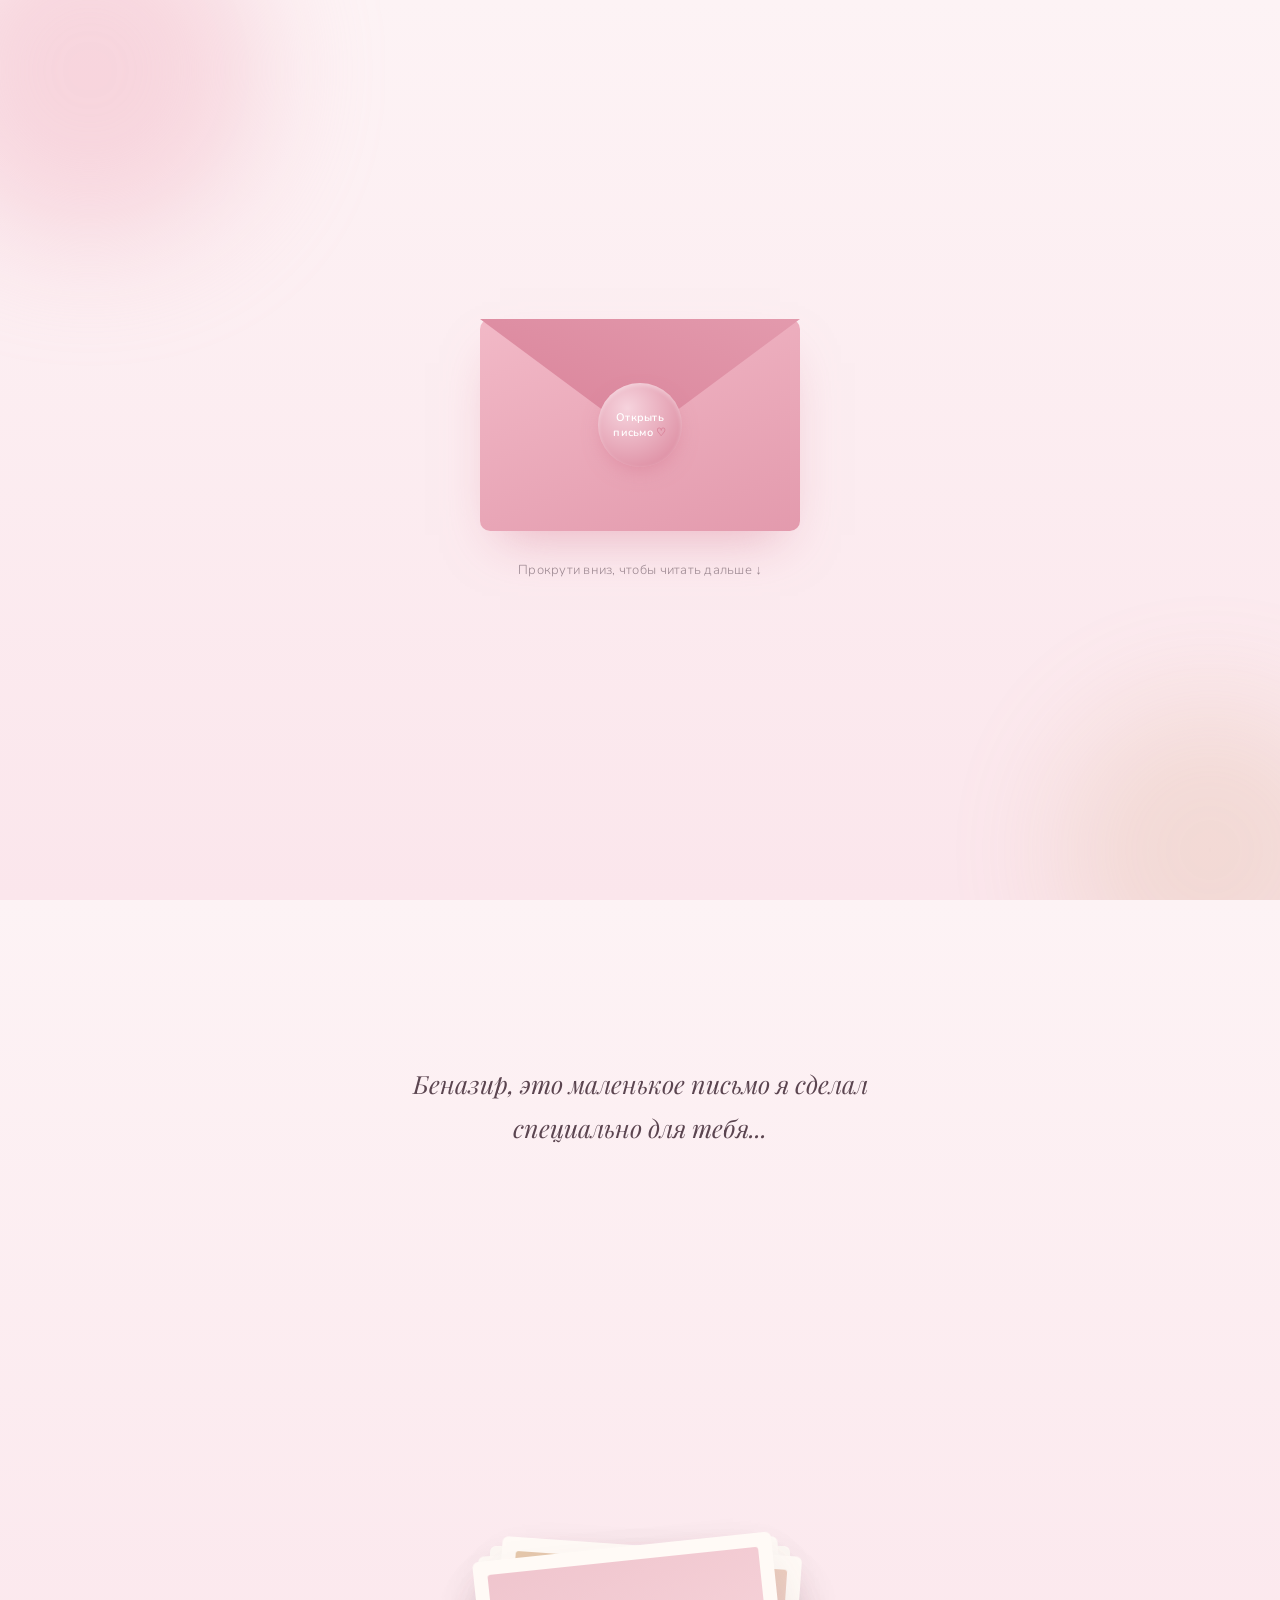
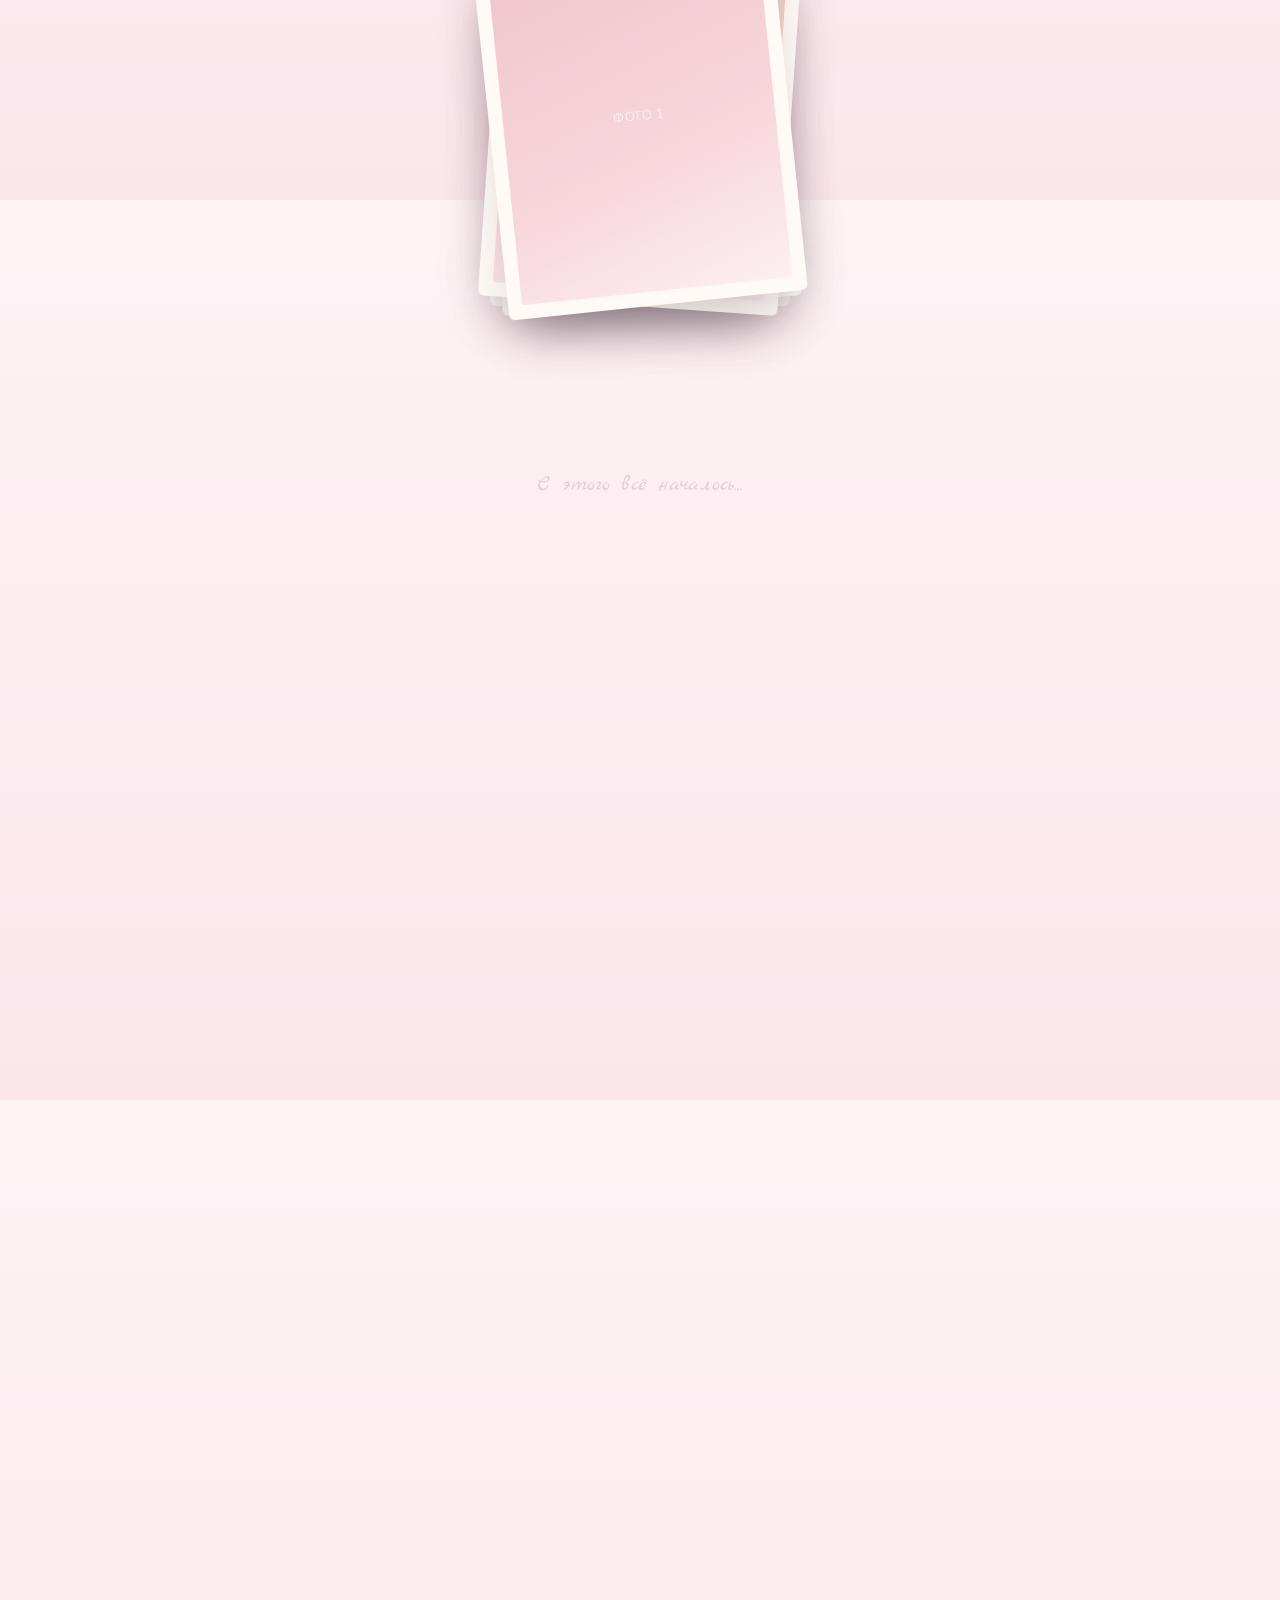
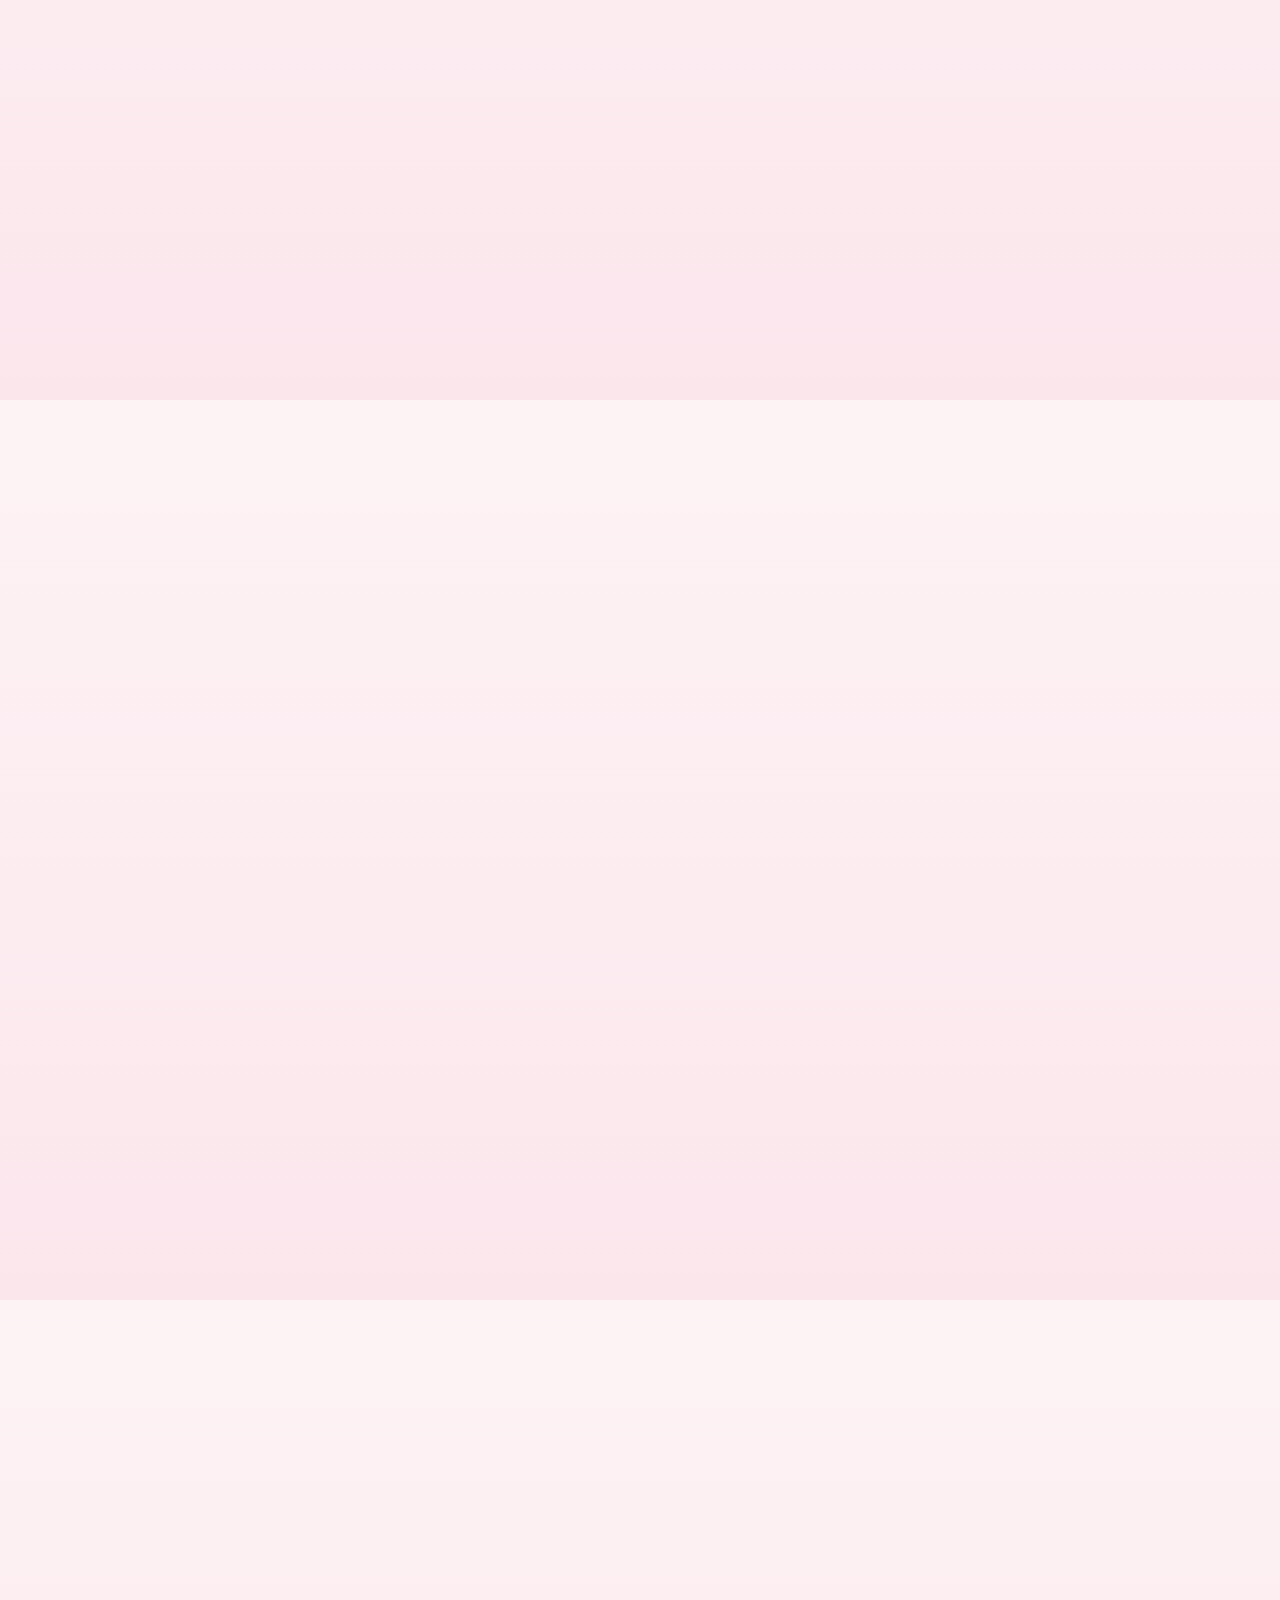
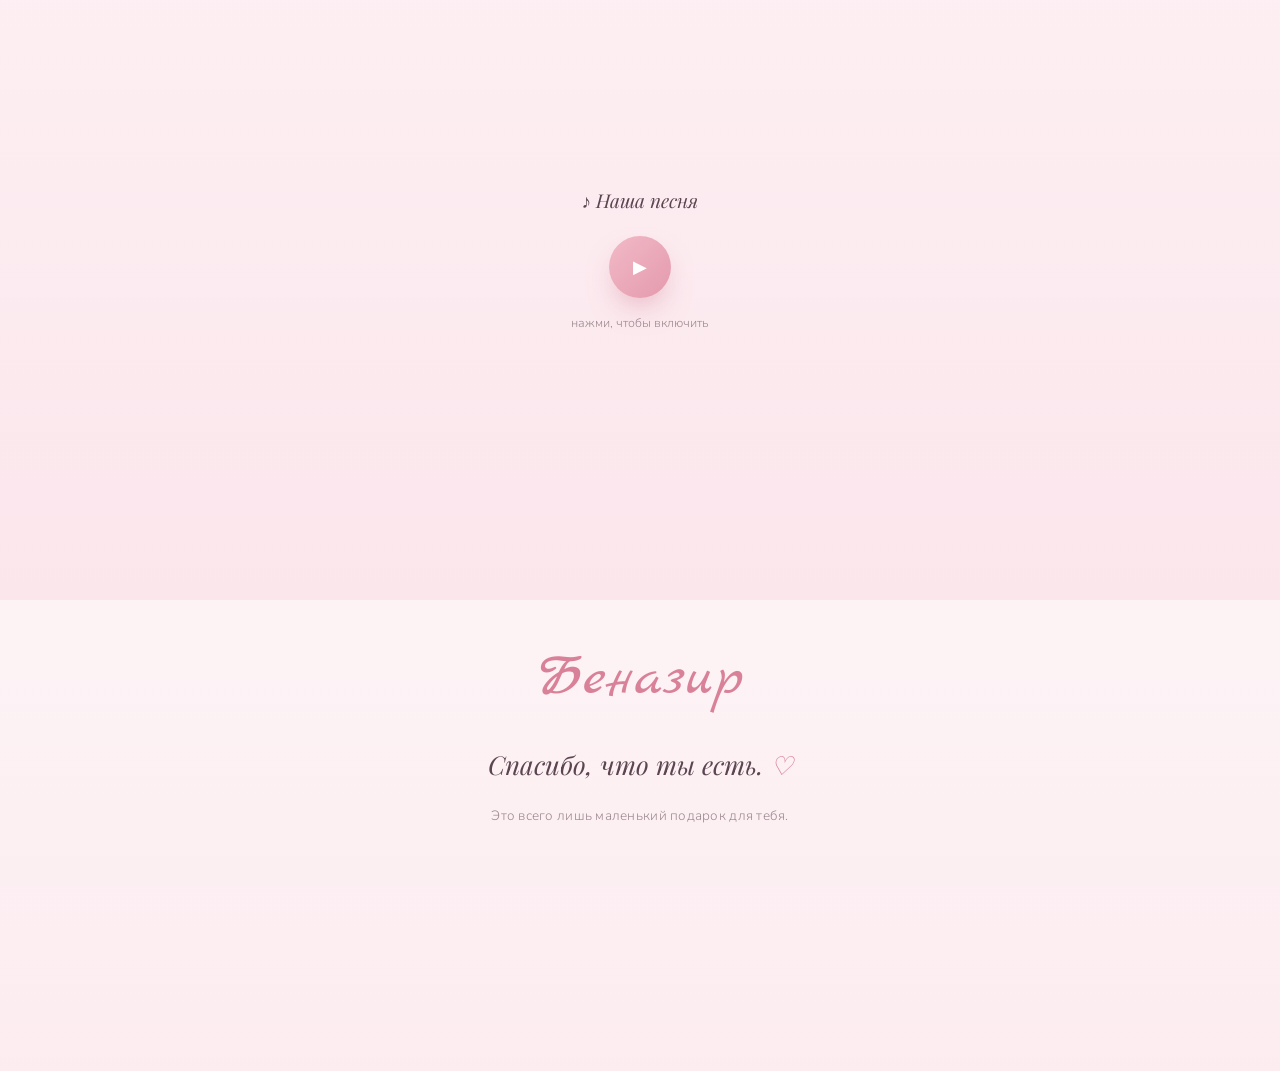
==== index.html @ 16919e4b "Add files via upload" ====
<!DOCTYPE html>
<html lang="ru">
<head>
<meta charset="UTF-8">
<meta name="viewport" content="width=device-width, initial-scale=1.0, maximum-scale=1.0">
<title>Для Беназир ♡</title>
<link rel="preconnect" href="https://fonts.googleapis.com">
<link rel="preconnect" href="https://fonts.gstatic.com" crossorigin>
<link href="https://fonts.googleapis.com/css2?family=Playfair+Display:ital,wght@0,500;0,600;1,500&family=Marck+Script&family=Nunito:wght@300;400;600&display=swap" rel="stylesheet">
<link rel="stylesheet" href="style.css">
</head>
<body class="locked">

  <div class="ambient" aria-hidden="true"><span></span><span></span></div>

  <!-- ============ SCREEN 1: ENVELOPE ============ -->
  <section id="envelope-screen">
    <div class="envelope-wrap">

      <div class="envelope" id="envelope">
        <div class="env-letter" id="envLetter">
          <p class="env-letter-heading">Для Беназир <span class="heart">♡</span></p>
        </div>
        <div class="env-pocket"></div>
        <div class="env-flap-top" id="envFlapTop"></div>
        <button class="env-seal" id="openLetterBtn" aria-label="Открыть письмо">
          Открыть<br>письмо <span class="heart">♡</span>
        </button>
      </div>

      <p class="hint" id="scrollHint">Прокрути вниз, чтобы читать дальше ↓</p>
    </div>
  </section>

  <!-- ============ NAME MODAL ============ -->
  <div class="modal-overlay" id="nameModal">
    <div class="modal-box">
      <p class="modal-title">Для кого это письмо?</p>
      <input type="text" id="nameInput" placeholder="Введите своё имя..." autocomplete="off">
      <button id="submitName">Открыть <span class="heart">💌</span></button>
      <p class="modal-error" id="modalError">Кажется, это письмо не для тебя... ♡</p>
    </div>
  </div>

  <!-- ============ MAIN LETTER CONTENT ============ -->
  <main id="mainContent">

    <section class="intro" data-reveal>
      <p>Беназир, это маленькое письмо я сделал специально для тебя...</p>
    </section>

    <!-- ============ PHOTO STACK STORY ============ -->
    <section class="photo-stack-wrapper" id="photoStackWrapper">
      <div class="photo-stack-sticky">

        <div class="photo-card" data-rot="-6" style="z-index:4;">
          <div class="photo ph-1">
            <span class="ph-label">Фото 1</span>
          </div>
        </div>

        <div class="photo-card" data-rot="4" style="z-index:3;">
          <div class="photo ph-2">
            <span class="ph-label">Фото 2</span>
          </div>
        </div>

        <div class="photo-card" data-rot="-4" style="z-index:2;">
          <div class="photo ph-3">
            <span class="ph-label">Фото 3</span>
          </div>
        </div>

        <div class="photo-card" data-rot="5" style="z-index:1;">
          <div class="photo ph-4">
            <span class="ph-label">Фото 4</span>
          </div>
        </div>

        <p class="caption" data-caption="0">С этого всё началось...</p>
        <p class="caption" data-caption="1">Один из моих любимых моментов.</p>
        <p class="caption" data-caption="2">Эту улыбку невозможно забыть.</p>
        <p class="caption" data-caption="3">И это только начало нашей истории.</p>

      </div>
    </section>

    <!-- ============ MUSIC BLOCK ============ -->
    <section class="music-block" data-reveal>
      <p class="music-label">♪ Наша песня</p>
      <button id="playPause" class="play-btn" aria-label="Воспроизвести">
        <span id="playIcon">▶</span>
      </button>
      <p class="music-hint">нажми, чтобы включить</p>
      <!-- Замените src на свой файл, например audio/our-song.mp3 -->
      <audio id="bgMusic" loop preload="none">
        <source src="audio/our-song.mp3" type="audio/mpeg">
      </audio>
    </section>

    <!-- ============ FINAL SCREEN ============ -->
    <section class="final-screen" data-reveal>
      <p class="final-name">Беназир</p>
      <p class="final-thanks">Спасибо, что ты есть. <span class="heart">♡</span></p>
      <p class="final-signature">Это всего лишь маленький подарок для тебя.</p>
    </section>

  </main>

<script src="script.js"></script>
</body>
</html>
---- style.css ----
/* =========================================================
   ROOT / TOKENS
   ========================================================= */
:root{
  --bg: #fdf3f5;
  --bg-deep: #fbe6ec;
  --pink: #f2b9c7;
  --pink-deep: #e39aad;
  --pink-darker: #d98198;
  --gold: #cf9f6e;
  --paper: #fffaf6;
  --text: #5b4550;
  --text-light: #9c8891;
  --white: #ffffff;

  --font-heading: 'Playfair Display', serif;
  --font-script: 'Marck Script', cursive;
  --font-body: 'Nunito', sans-serif;

  --ease: cubic-bezier(.22,1,.36,1);
}

*{ box-sizing: border-box; margin:0; padding:0; }

html{ scroll-behavior: smooth; }

body{
  background: linear-gradient(180deg, var(--bg), var(--bg-deep));
  color: var(--text);
  font-family: var(--font-body);
  font-weight: 300;
  line-height: 1.7;
  overflow-x: hidden;
  position: relative;
}

body.locked{ height:100vh; overflow:hidden; }

.heart{ color: var(--pink-darker); }

/* =========================================================
   AMBIENT BACKGROUND (very subtle)
   ========================================================= */
.ambient{ position: fixed; inset:0; z-index:0; pointer-events:none; overflow:hidden; }
.ambient span{
  position:absolute; border-radius:50%; filter: blur(60px); opacity:.5;
  animation: float 22s ease-in-out infinite;
}
.ambient span:nth-child(1){ width:340px; height:340px; background: var(--pink); top:-100px; left:-80px; }
.ambient span:nth-child(2){ width:300px; height:300px; background: var(--gold); opacity:.18; bottom:-100px; right:-80px; animation-duration: 28s; animation-delay: -8s; }
@keyframes float{
  0%,100%{ transform: translate(0,0); }
  50%{ transform: translate(3%, 4%); }
}

/* =========================================================
   SCREEN 1 — ENVELOPE
   ========================================================= */
#envelope-screen{
  position: relative;
  min-height: 100vh;
  display:flex; align-items:center; justify-content:center;
  z-index: 1;
  padding: 24px;
}
.envelope-wrap{ display:flex; flex-direction:column; align-items:center; gap: 28px; }

.envelope{
  position: relative;
  width: min(86vw, 320px);
  height: min(86vw * 0.66, 212px);
  perspective: 1000px;
  opacity: 0;
  transform: translateY(40px);
  animation: envelopeIn 1.4s var(--ease) forwards .3s;
}
@keyframes envelopeIn{ to{ opacity:1; transform: translateY(0); } }

.env-pocket{
  position:absolute; inset:0;
  background: linear-gradient(160deg, var(--pink), var(--pink-deep));
  border-radius: 10px;
  box-shadow: 0 24px 50px -20px rgba(217,129,152,0.55);
  z-index:1;
  overflow:hidden;
}
.env-pocket::before, .env-pocket::after{
  content:''; position:absolute; bottom:0; width:0; height:0;
}
.env-pocket::before{
  left:0; border-style:solid; border-width: 0 0 78% 50%;
  border-color: transparent transparent rgba(255,255,255,0.16) transparent;
}
.env-pocket::after{
  right:0; border-style:solid; border-width: 0 50% 78% 0;
  border-color: transparent transparent rgba(255,255,255,0.10) transparent;
}

.env-flap-top{
  position:absolute; top:0; left:0; width:100%; height:56%;
  background: linear-gradient(200deg, var(--pink-deep), var(--pink-darker));
  clip-path: polygon(0 0, 100% 0, 50% 100%);
  transform-origin: top center;
  transition: transform 1.1s var(--ease);
  z-index:3;
  box-shadow: 0 6px 14px rgba(0,0,0,0.08);
}

.env-letter{
  position:absolute;
  left: 8%; right: 8%; top: 10%;
  height: 84%;
  background: var(--paper);
  border-radius: 4px;
  box-shadow: 0 10px 30px rgba(0,0,0,0.12);
  display:flex; align-items:flex-start; justify-content:center; padding-top: 14%;
  z-index: 0;
  opacity: 0;
  transform: translateY(12%);
  transition: transform 1.5s var(--ease), opacity 1s ease, z-index 0s 1.5s;
}
.env-letter-heading{
  font-family: var(--font-script);
  font-size: clamp(20px, 4.4vw, 28px);
  color: var(--pink-darker);
  text-align:center;
  padding: 0 12px;
}

.env-seal{
  position:absolute;
  left:50%; top:50%;
  transform: translate(-50%,-50%);
  width: 84px; height:84px;
  border-radius:50%;
  background: radial-gradient(circle at 35% 30%, #f6d3dd, var(--pink-darker));
  border: none;
  color: #fff;
  font-family: var(--font-body);
  font-weight:600;
  font-size:11px;
  letter-spacing:.03em;
  cursor:pointer;
  z-index:4;
  box-shadow: 0 8px 20px -6px rgba(217,129,152,0.7), inset 0 2px 4px rgba(255,255,255,0.4);
  transition: transform .35s var(--ease), opacity .5s ease;
}
.env-seal:hover{ transform: translate(-50%,-50%) scale(1.06); }

/* opened state */
.envelope.open .env-flap-top{ transform: rotateX(-165deg); }
.envelope.open .env-seal{ opacity:0; transform: translate(-50%,-50%) scale(.4); pointer-events:none; }
.envelope.open .env-letter{
  opacity:1;
  transform: translateY(-62%);
  z-index: 5;
  transition: transform 1.5s .35s var(--ease), opacity 1s .35s ease, z-index 0s .35s;
}

.hint{
  font-family: var(--font-body);
  font-size: 13px;
  color: var(--text-light);
  letter-spacing:.02em;
  opacity:0;
  animation: hintIn 1s ease forwards 1.6s;
}
@keyframes hintIn{ to{ opacity:1; } }
#envelope-screen.opened .hint{ opacity: 0; transition: opacity .6s ease; }

/* =========================================================
   NAME MODAL
   ========================================================= */
.modal-overlay{
  position: fixed; inset:0; z-index: 50;
  background: rgba(91,69,80,0.28);
  backdrop-filter: blur(6px);
  display:flex; align-items:center; justify-content:center;
  padding: 24px;
  opacity:0; pointer-events:none;
  transition: opacity .4s ease;
}
.modal-overlay.visible{ opacity:1; pointer-events:auto; }

.modal-box{
  background: var(--paper);
  border-radius: 18px;
  padding: 38px 30px;
  width: 100%; max-width: 360px;
  text-align:center;
  box-shadow: 0 30px 60px -20px rgba(91,69,80,0.35);
  transform: translateY(16px) scale(.97);
  transition: transform .4s var(--ease);
}
.modal-overlay.visible .modal-box{ transform: translateY(0) scale(1); }

.modal-title{
  font-family: var(--font-heading);
  font-size: 21px;
  color: var(--text);
  margin-bottom: 22px;
}
#nameInput{
  width:100%;
  border: 1px solid var(--pink);
  background: #fff;
  border-radius: 999px;
  padding: 13px 20px;
  font-family: var(--font-body);
  font-size: 15px;
  color: var(--text);
  text-align:center;
  outline:none;
  transition: border-color .25s ease;
}
#nameInput:focus{ border-color: var(--pink-darker); }
#nameInput::placeholder{ color: var(--text-light); }

#submitName{
  margin-top: 18px;
  width:100%;
  border:none;
  background: linear-gradient(135deg, var(--pink), var(--pink-deep));
  color:#fff;
  font-family: var(--font-body);
  font-weight:600;
  font-size:14px;
  padding: 13px 20px;
  border-radius:999px;
  cursor:pointer;
  transition: transform .25s var(--ease), box-shadow .25s ease;
  box-shadow: 0 12px 26px -10px rgba(217,129,152,0.7);
}
#submitName:hover{ transform: translateY(-2px); }

.modal-error{
  margin-top:16px;
  font-family: var(--font-script);
  font-size: 17px;
  color: var(--pink-darker);
  opacity:0;
  height:0;
  overflow:hidden;
  transition: opacity .4s ease;
}
.modal-error.show{ opacity:1; height:auto; }

/* =========================================================
   MAIN CONTENT
   ========================================================= */
#mainContent{ position:relative; z-index:1; }

[data-reveal]{
  opacity:0; transform: translateY(24px);
  transition: opacity 1s var(--ease), transform 1s var(--ease);
}
[data-reveal].visible{ opacity:1; transform:translateY(0); }

.intro{
  max-width: 560px;
  margin: 0 auto;
  padding: 18vh 28px 14vh;
  text-align:center;
}
.intro p{
  font-family: var(--font-heading);
  font-style: italic;
  font-size: clamp(19px, 3vw, 25px);
  color: var(--text);
  line-height:1.75;
}

/* =========================================================
   PHOTO STACK
   ========================================================= */
.photo-stack-wrapper{
  position: relative;
  height: 400vh; /* 4 photos x 100vh */
}
.photo-stack-sticky{
  position: sticky;
  top:0;
  height:100vh;
  display:flex;
  align-items:center;
  justify-content:center;
  overflow:hidden;
}
.photo-card{
  position:absolute;
  width: min(72vw, 300px);
  height: min(72vw * 1.2, 360px);
  will-change: transform, opacity;
}
.photo{
  width:100%; height:100%;
  border-radius: 6px;
  background: var(--paper);
  padding: 14px 14px 34px;
  box-shadow: 0 26px 50px -18px rgba(91,69,80,0.35);
  display:flex; align-items:center; justify-content:center;
  position:relative;
}
.photo::before{
  content:''; position:absolute; inset:14px;
  background: linear-gradient(160deg, var(--pink-deep), var(--pink) 60%, var(--bg-deep));
  border-radius:3px;
  opacity:.55;
}
.ph-2::before{ background: linear-gradient(160deg, var(--gold), var(--pink) 55%, var(--bg-deep)); }
.ph-3::before{ background: linear-gradient(200deg, var(--pink), var(--pink-darker) 60%, var(--bg-deep)); }
.ph-4::before{ background: linear-gradient(200deg, var(--pink-deep), var(--gold) 70%, var(--bg-deep)); }
.ph-label{
  position:relative; z-index:1;
  font-family: var(--font-body);
  font-size:13px;
  letter-spacing:.05em;
  color: rgba(255,255,255,0.85);
  text-transform:uppercase;
}
/* Замените .photo::before на реальное фото:
   background-image: url('images/photo1.jpg'); background-size: cover; background-position: center;
   и уберите .ph-label из HTML */

.caption{
  position:absolute;
  bottom: 8%;
  left:50%;
  transform: translateX(-50%);
  font-family: var(--font-script);
  font-size: clamp(18px, 3vw, 22px);
  color: var(--text);
  text-align:center;
  width: 80%;
  opacity:0;
  transition: opacity .3s ease;
  pointer-events:none;
}

/* =========================================================
   MUSIC BLOCK
   ========================================================= */
.music-block{
  max-width: 420px;
  margin: 0 auto;
  padding: 12vh 28px;
  text-align:center;
}
.music-label{
  font-family: var(--font-heading);
  font-style: italic;
  font-size: 19px;
  color: var(--text);
  margin-bottom: 20px;
}
.play-btn{
  width: 62px; height:62px;
  border-radius:50%;
  border:none;
  background: linear-gradient(135deg, var(--pink), var(--pink-deep));
  color:#fff;
  font-size: 18px;
  cursor:pointer;
  box-shadow: 0 14px 30px -10px rgba(217,129,152,0.65);
  transition: transform .3s var(--ease);
}
.play-btn:hover{ transform: scale(1.06); }
.music-hint{ margin-top:14px; font-size:12.5px; color: var(--text-light); }

/* =========================================================
   FINAL SCREEN
   ========================================================= */
.final-screen{
  min-height: 70vh;
  display:flex; flex-direction:column; align-items:center; justify-content:center;
  text-align:center;
  padding: 10vh 28px 16vh;
}
.final-name{
  font-family: var(--font-script);
  font-size: clamp(38px, 8vw, 58px);
  color: var(--pink-darker);
  margin-bottom: 14px;
}
.final-thanks{
  font-family: var(--font-heading);
  font-style: italic;
  font-size: clamp(20px, 3.4vw, 26px);
  color: var(--text);
  margin-bottom: 18px;
}
.final-signature{
  font-size: 13.5px;
  color: var(--text-light);
  letter-spacing:.02em;
}

/* =========================================================
   RESPONSIVE
   ========================================================= */
@media (max-width: 480px){
  .modal-box{ padding: 30px 22px; }
  .intro{ padding: 14vh 22px 10vh; }
}

@media (prefers-reduced-motion: reduce){
  *{ animation-duration: .001ms !important; transition-duration: .001ms !important; }
}
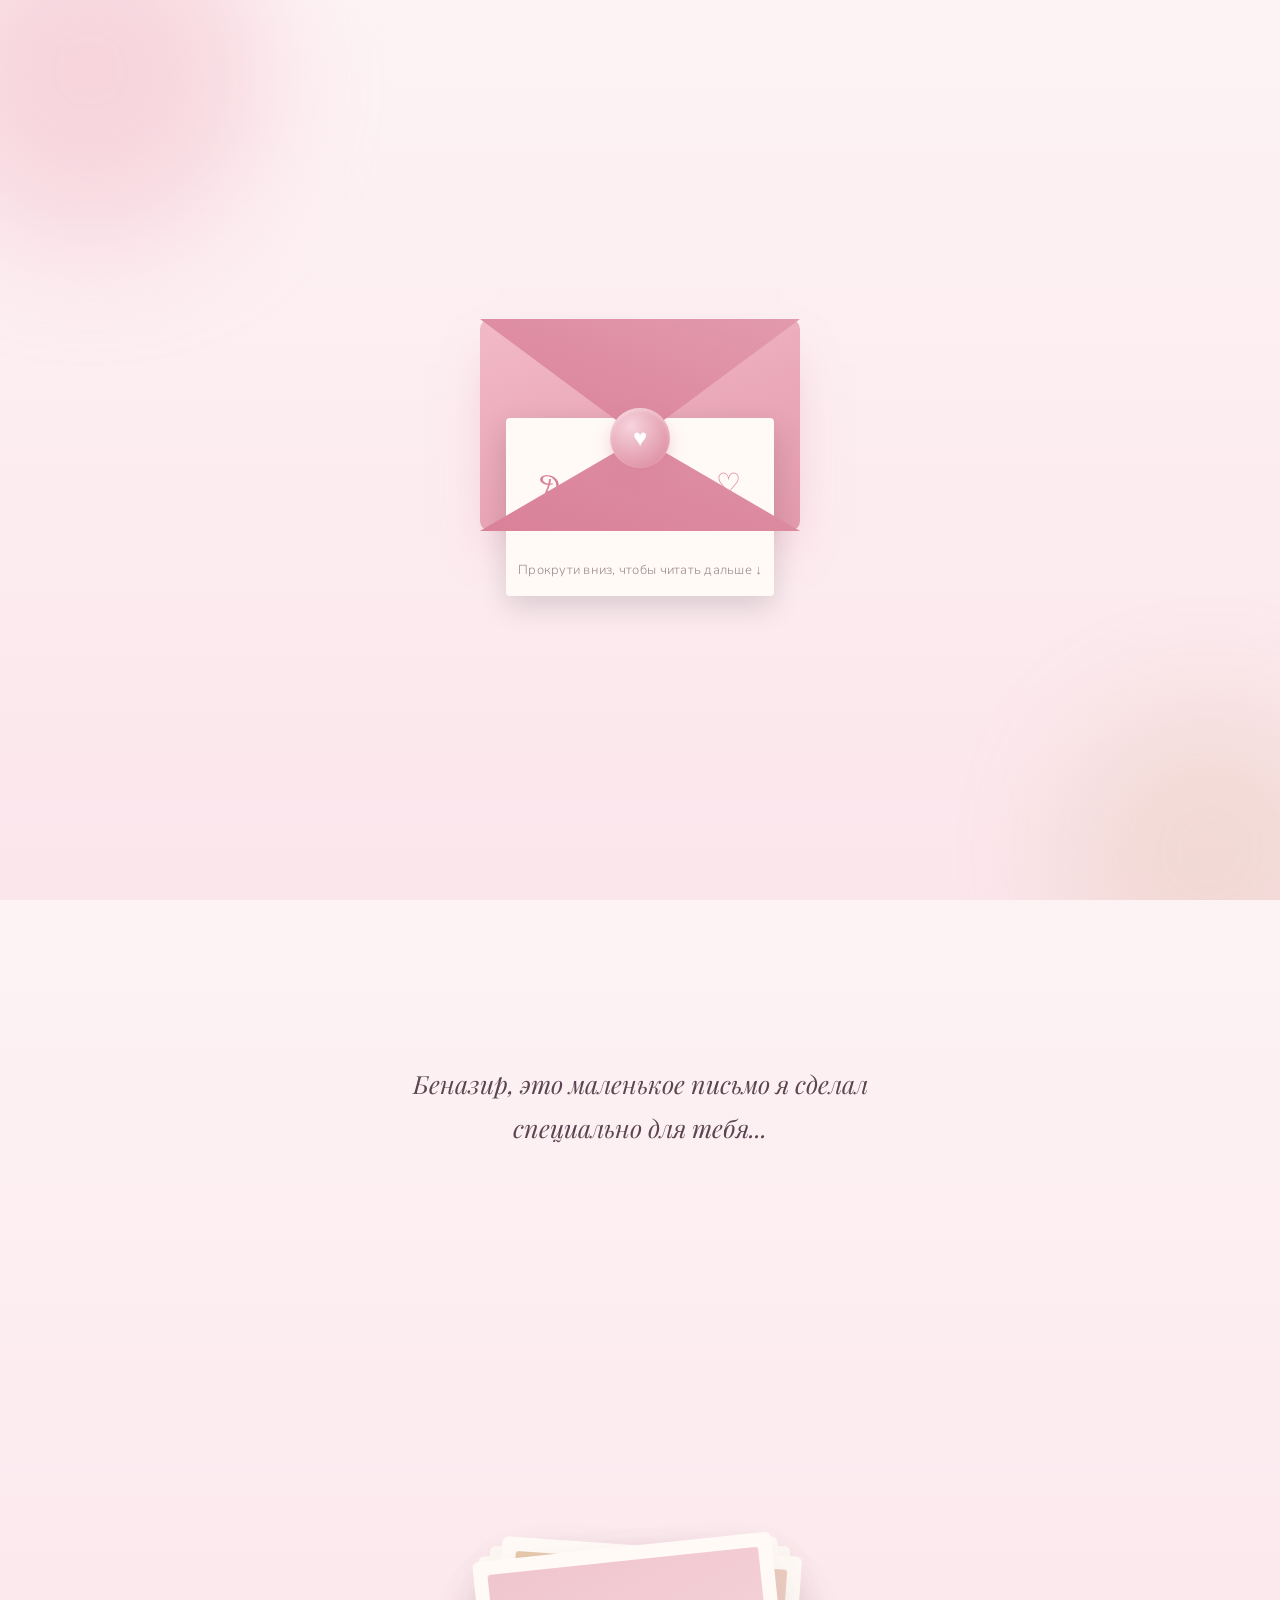
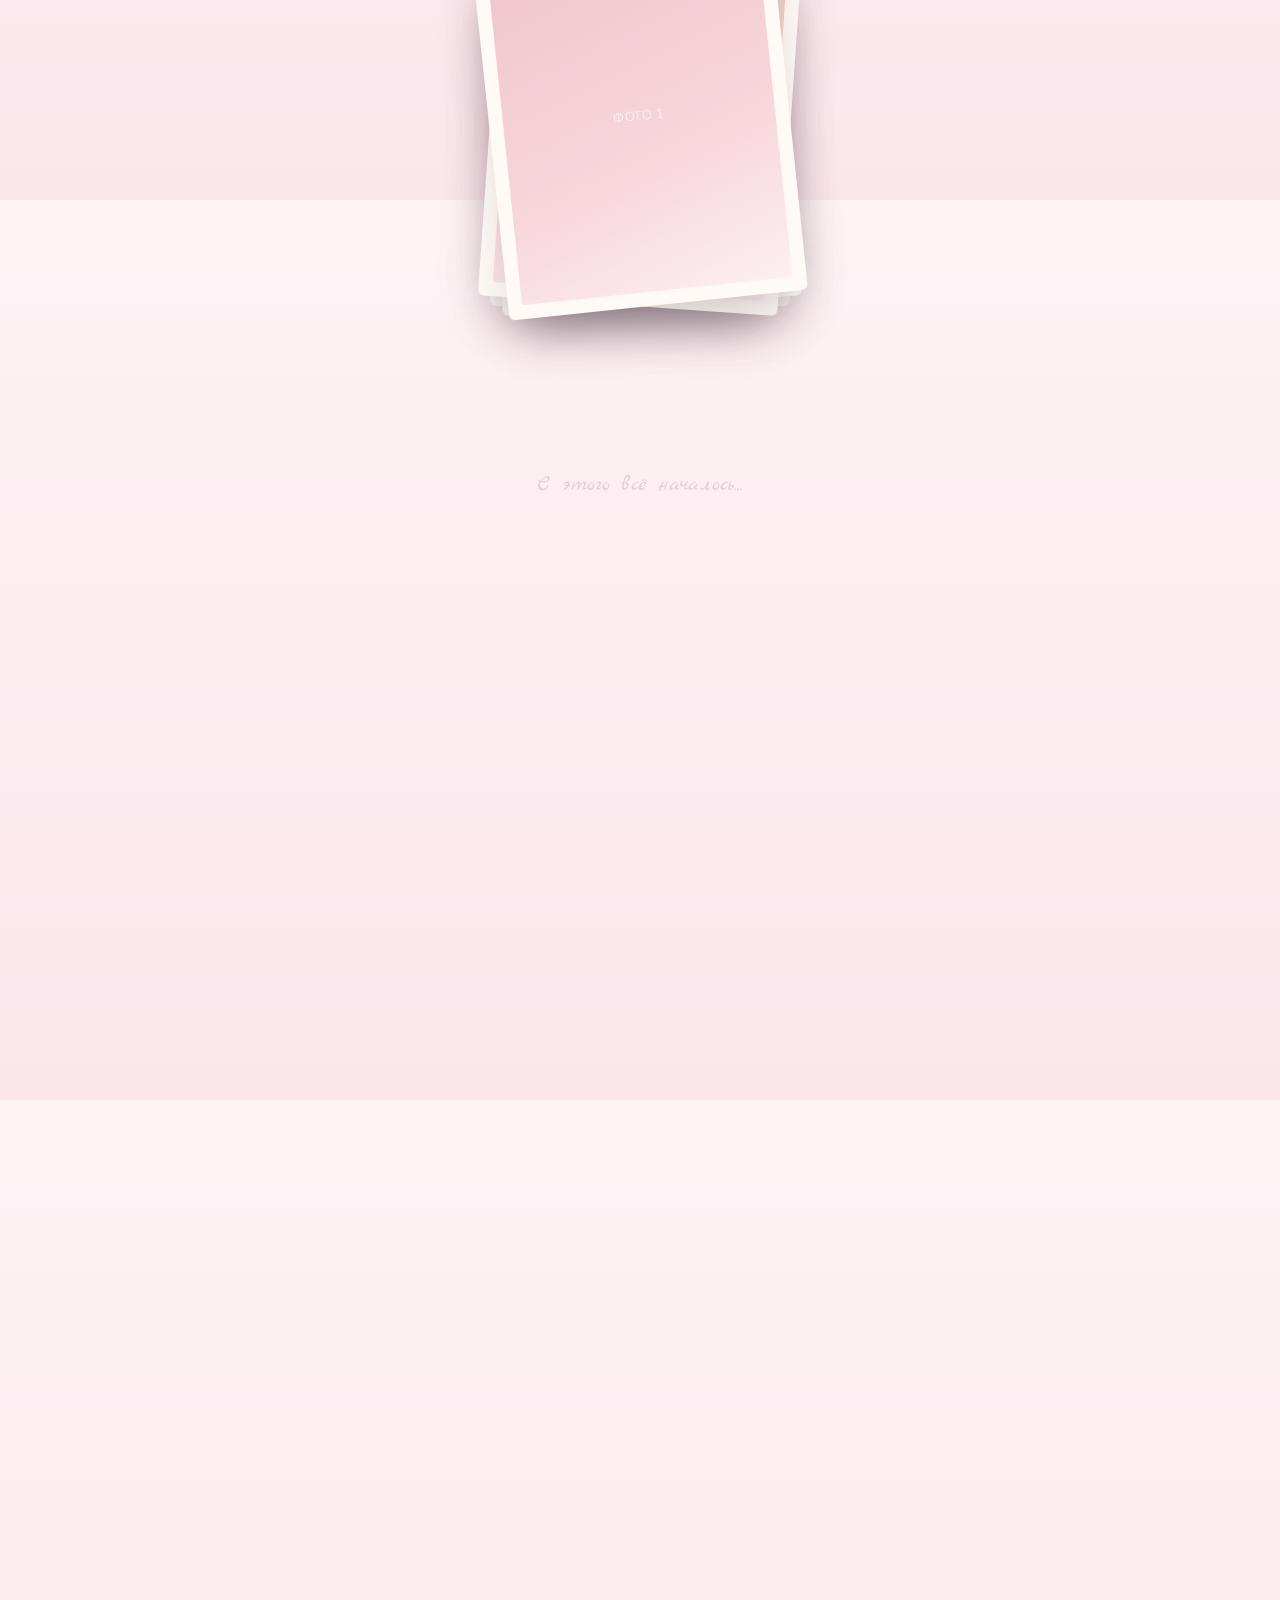
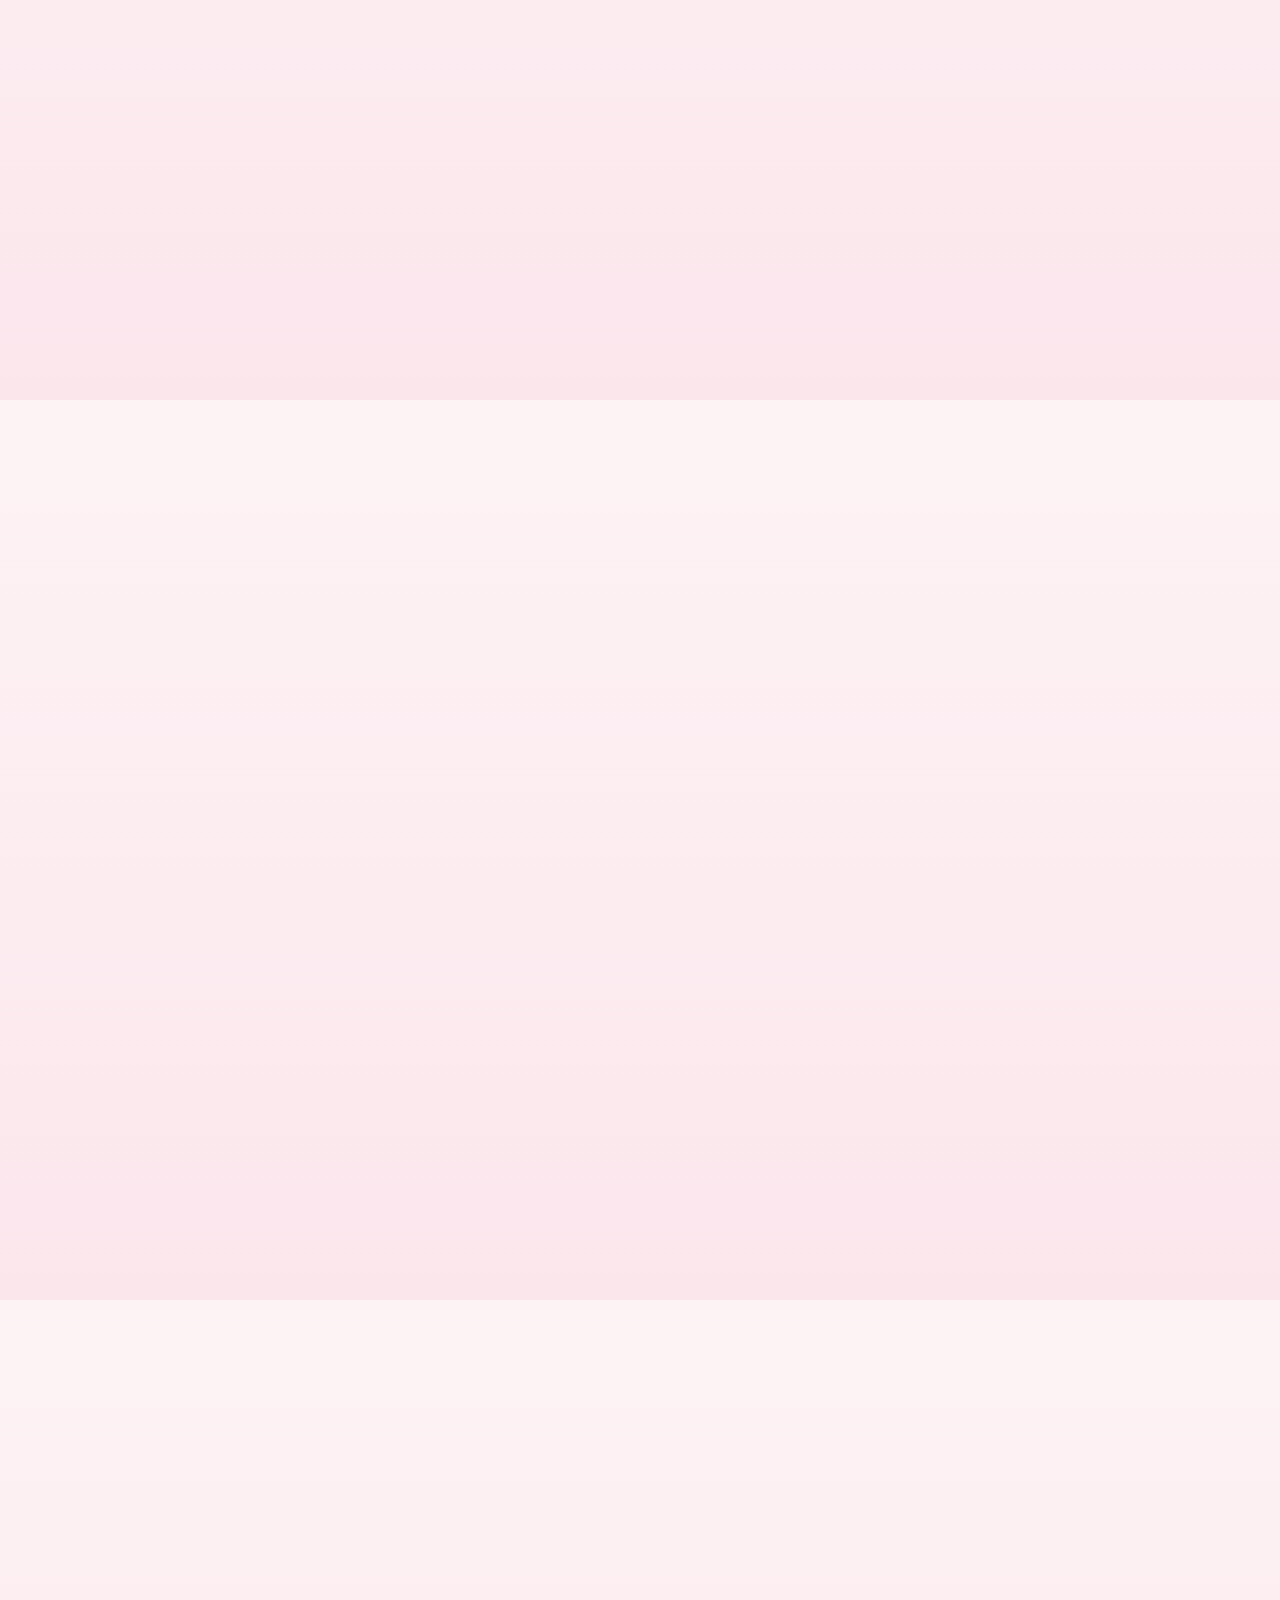
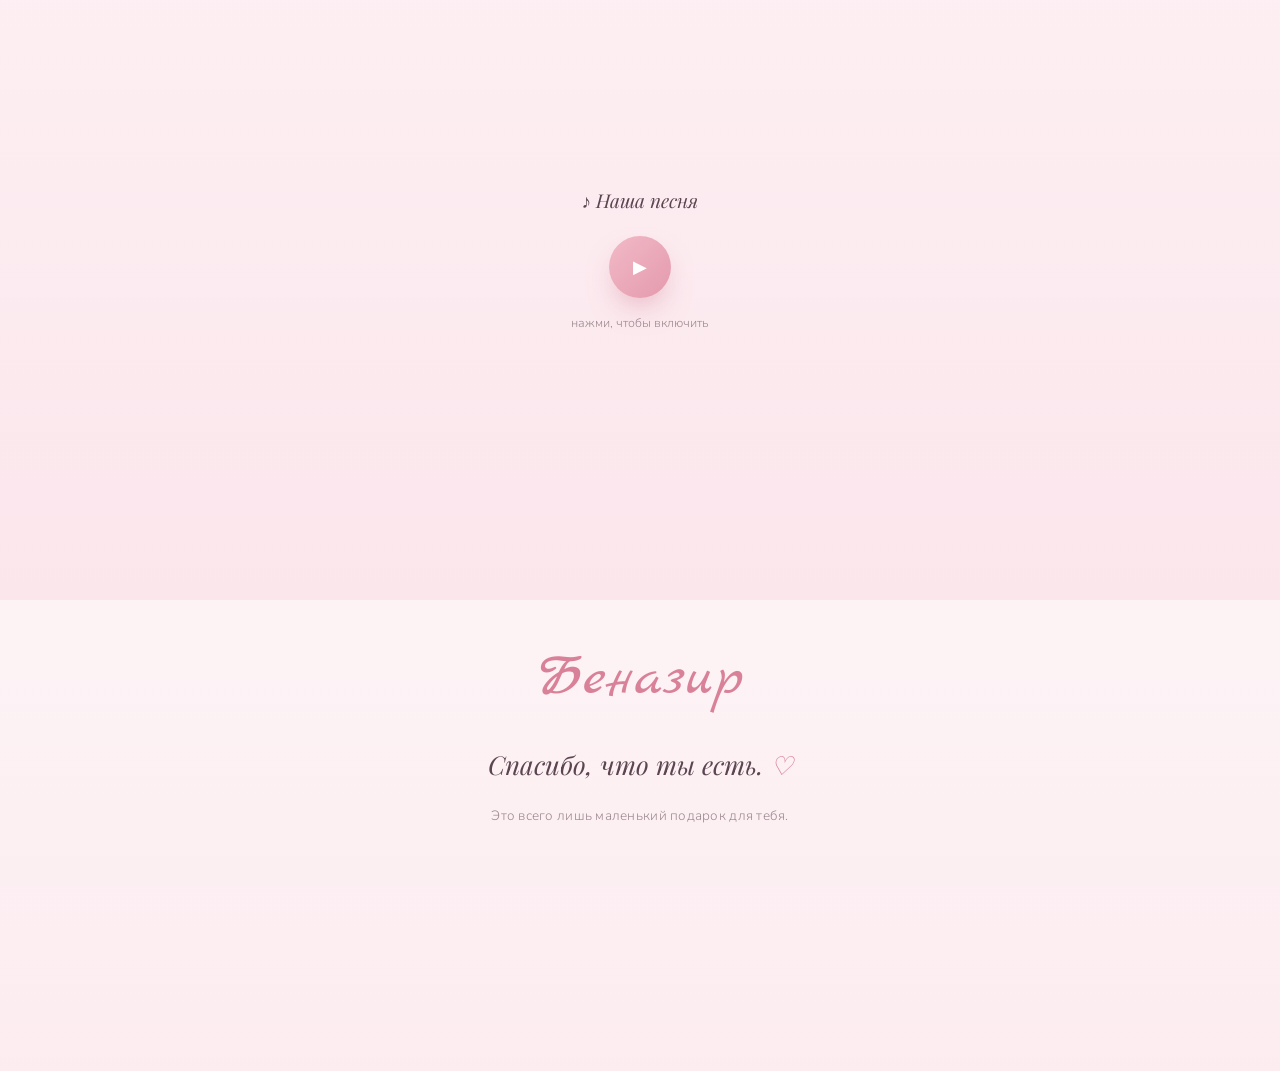
==== commit a122521e: "Add files via upload" ====
--- a/index.html
+++ b/index.html
@@ -18,14 +18,13 @@
     <div class="envelope-wrap">
 
       <div class="envelope" id="envelope">
+        <div class="env-back"></div>
         <div class="env-letter" id="envLetter">
           <p class="env-letter-heading">Для Беназир <span class="heart">♡</span></p>
         </div>
-        <div class="env-pocket"></div>
+        <div class="env-pocket-front"></div>
         <div class="env-flap-top" id="envFlapTop"></div>
-        <button class="env-seal" id="openLetterBtn" aria-label="Открыть письмо">
-          Открыть<br>письмо <span class="heart">♡</span>
-        </button>
+        <button class="env-seal" id="openLetterBtn" aria-label="Открыть письмо">♥</button>
       </div>
 
       <p class="hint" id="scrollHint">Прокрути вниз, чтобы читать дальше ↓</p>
--- a/style.css
+++ b/style.css
@@ -69,92 +69,99 @@
   position: relative;
   width: min(86vw, 320px);
   height: min(86vw * 0.66, 212px);
-  perspective: 1000px;
+  perspective: 1200px;
   opacity: 0;
   transform: translateY(40px);
   animation: envelopeIn 1.4s var(--ease) forwards .3s;
 }
 @keyframes envelopeIn{ to{ opacity:1; transform: translateY(0); } }
 
-.env-pocket{
+/* layer 1 — static envelope base (always visible, stays under the letter) */
+.env-back{
   position:absolute; inset:0;
   background: linear-gradient(160deg, var(--pink), var(--pink-deep));
   border-radius: 10px;
   box-shadow: 0 24px 50px -20px rgba(217,129,152,0.55);
   z-index:1;
-  overflow:hidden;
-}
-.env-pocket::before, .env-pocket::after{
-  content:''; position:absolute; bottom:0; width:0; height:0;
-}
-.env-pocket::before{
-  left:0; border-style:solid; border-width: 0 0 78% 50%;
-  border-color: transparent transparent rgba(255,255,255,0.16) transparent;
-}
-.env-pocket::after{
-  right:0; border-style:solid; border-width: 0 50% 78% 0;
-  border-color: transparent transparent rgba(255,255,255,0.10) transparent;
-}
-
+}
+
+/* layer 2 — the letter, tucked deep inside at rest */
+.env-letter{
+  position:absolute;
+  left: 8%; right: 8%; top: 8%;
+  height: 84%;
+  background: var(--paper);
+  border-radius: 4px;
+  box-shadow: 0 10px 30px rgba(0,0,0,0.14);
+  display:flex; align-items:flex-start; justify-content:center; padding-top: 14%;
+  z-index: 2;
+  transform: translateY(46%);
+  transition: transform 1.9s cubic-bezier(.65,0,.35,1);
+}
+.env-letter-heading{
+  font-family: var(--font-script);
+  font-size: clamp(20px, 4.4vw, 28px);
+  color: var(--pink-darker);
+  text-align:center;
+  padding: 0 12px;
+}
+
+/* layer 3 — the already-folded lower front flap of the envelope (static, masks the letter's lower half) */
+.env-pocket-front{
+  position:absolute; inset:0;
+  background: linear-gradient(200deg, var(--pink-deep), var(--pink-darker));
+  clip-path: polygon(0% 100%, 100% 100%, 50% 56%);
+  z-index:3;
+}
+
+/* layer 4 — the top flap, folds back to open */
 .env-flap-top{
   position:absolute; top:0; left:0; width:100%; height:56%;
   background: linear-gradient(200deg, var(--pink-deep), var(--pink-darker));
   clip-path: polygon(0 0, 100% 0, 50% 100%);
   transform-origin: top center;
   transition: transform 1.1s var(--ease);
-  z-index:3;
+  z-index:4;
   box-shadow: 0 6px 14px rgba(0,0,0,0.08);
-}
-
-.env-letter{
-  position:absolute;
-  left: 8%; right: 8%; top: 10%;
-  height: 84%;
-  background: var(--paper);
-  border-radius: 4px;
-  box-shadow: 0 10px 30px rgba(0,0,0,0.12);
-  display:flex; align-items:flex-start; justify-content:center; padding-top: 14%;
-  z-index: 0;
-  opacity: 0;
-  transform: translateY(12%);
-  transition: transform 1.5s var(--ease), opacity 1s ease, z-index 0s 1.5s;
-}
-.env-letter-heading{
-  font-family: var(--font-script);
-  font-size: clamp(20px, 4.4vw, 28px);
-  color: var(--pink-darker);
-  text-align:center;
-  padding: 0 12px;
-}
-
+  backface-visibility: hidden;
+}
+
+/* layer 5 — heart seal, sits where the two flaps meet */
 .env-seal{
   position:absolute;
-  left:50%; top:50%;
+  left:50%; top:56%;
   transform: translate(-50%,-50%);
-  width: 84px; height:84px;
+  width: 60px; height:60px;
   border-radius:50%;
   background: radial-gradient(circle at 35% 30%, #f6d3dd, var(--pink-darker));
   border: none;
   color: #fff;
-  font-family: var(--font-body);
-  font-weight:600;
-  font-size:11px;
-  letter-spacing:.03em;
+  font-size:24px;
+  line-height:1;
+  display:flex; align-items:center; justify-content:center;
   cursor:pointer;
-  z-index:4;
+  z-index:5;
   box-shadow: 0 8px 20px -6px rgba(217,129,152,0.7), inset 0 2px 4px rgba(255,255,255,0.4);
-  transition: transform .35s var(--ease), opacity .5s ease;
-}
-.env-seal:hover{ transform: translate(-50%,-50%) scale(1.06); }
-
-/* opened state */
+  transition: transform .4s var(--ease), opacity .4s ease;
+  animation: sealPulse 2.6s ease-in-out infinite;
+}
+@keyframes sealPulse{
+  0%,100%{ transform: translate(-50%,-50%) scale(1); }
+  50%{ transform: translate(-50%,-50%) scale(1.07); }
+}
+.env-seal:hover{ animation-play-state: paused; transform: translate(-50%,-50%) scale(1.1); }
+
+/* opened state — sequenced so the flap folds back first, then the letter rises up and out */
 .envelope.open .env-flap-top{ transform: rotateX(-165deg); }
-.envelope.open .env-seal{ opacity:0; transform: translate(-50%,-50%) scale(.4); pointer-events:none; }
+.envelope.open .env-seal{
+  opacity:0;
+  animation: none;
+  transform: translate(-50%,-50%) scale(.4);
+  pointer-events:none;
+}
 .envelope.open .env-letter{
-  opacity:1;
-  transform: translateY(-62%);
-  z-index: 5;
-  transition: transform 1.5s .35s var(--ease), opacity 1s .35s ease, z-index 0s .35s;
+  transform: translateY(-74%) scale(1.03);
+  transition: transform 1.9s .3s cubic-bezier(.65,0,.35,1);
 }
 
 .hint{
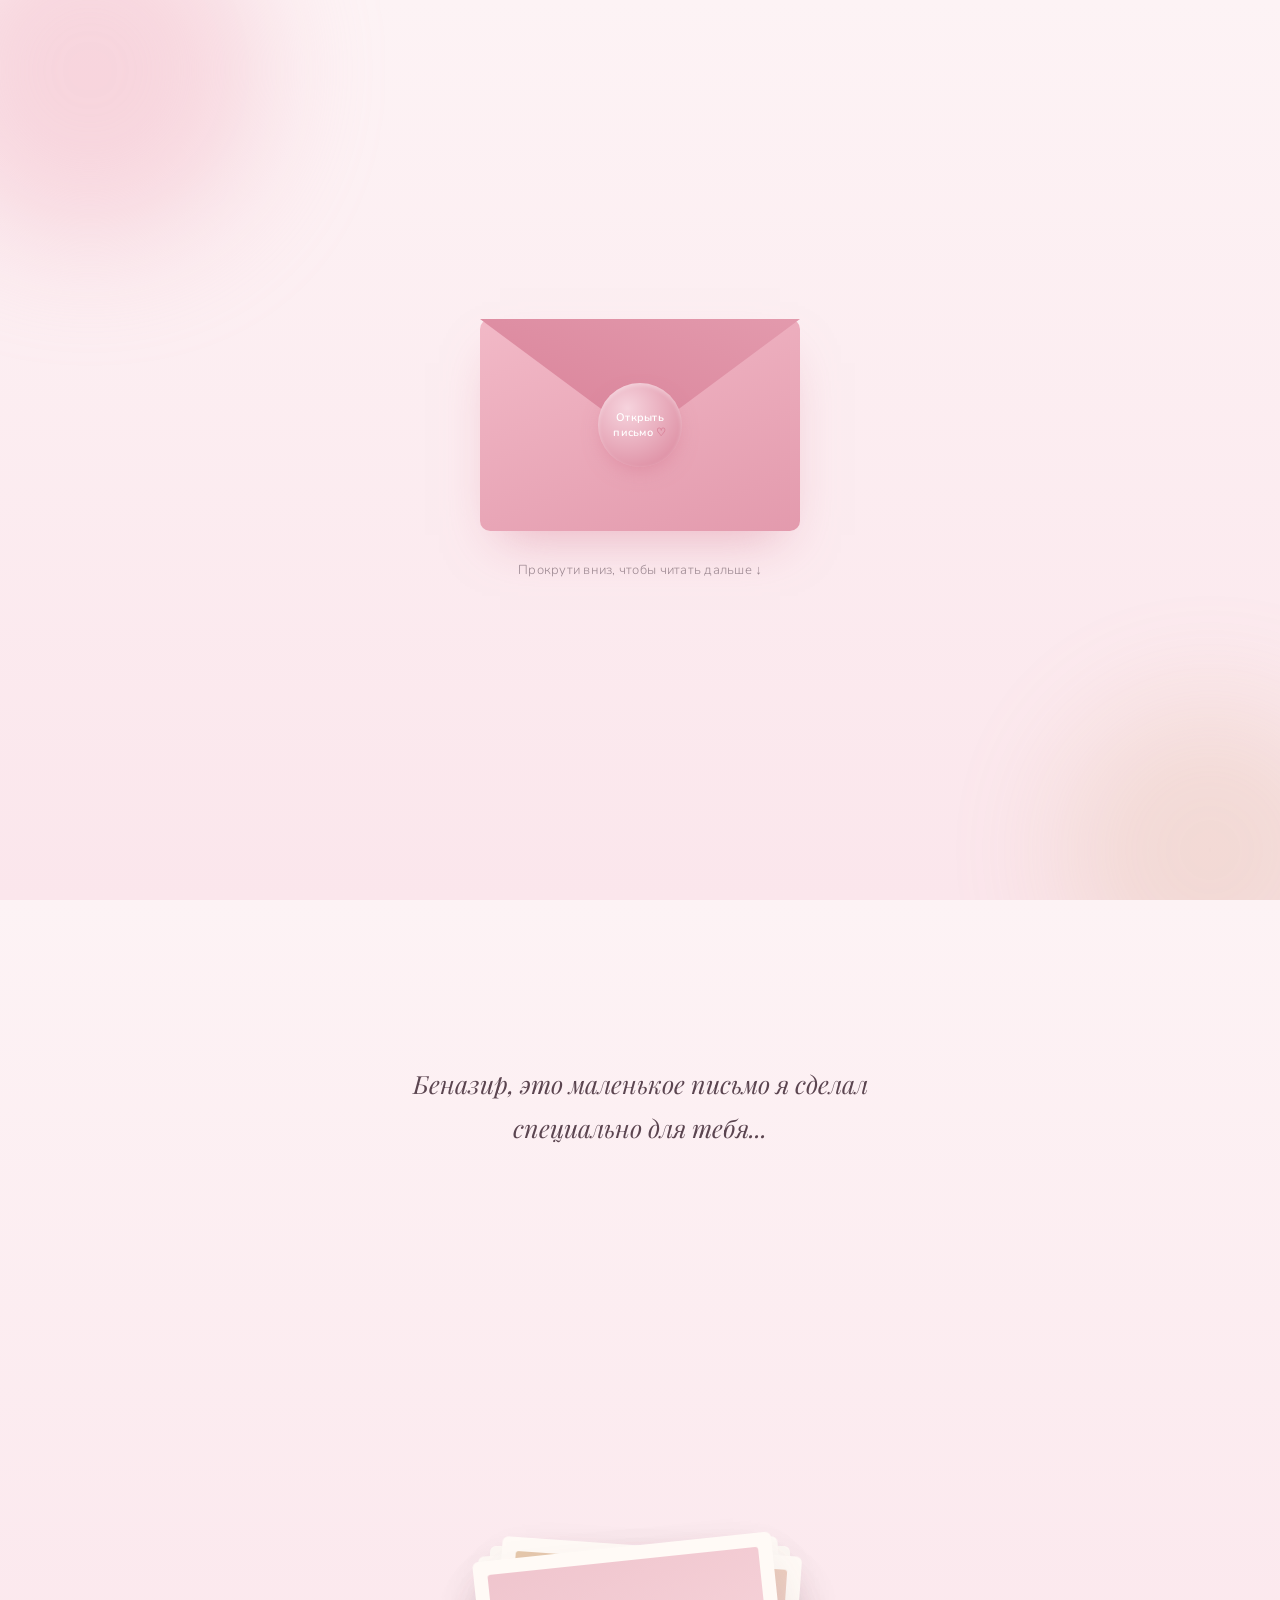
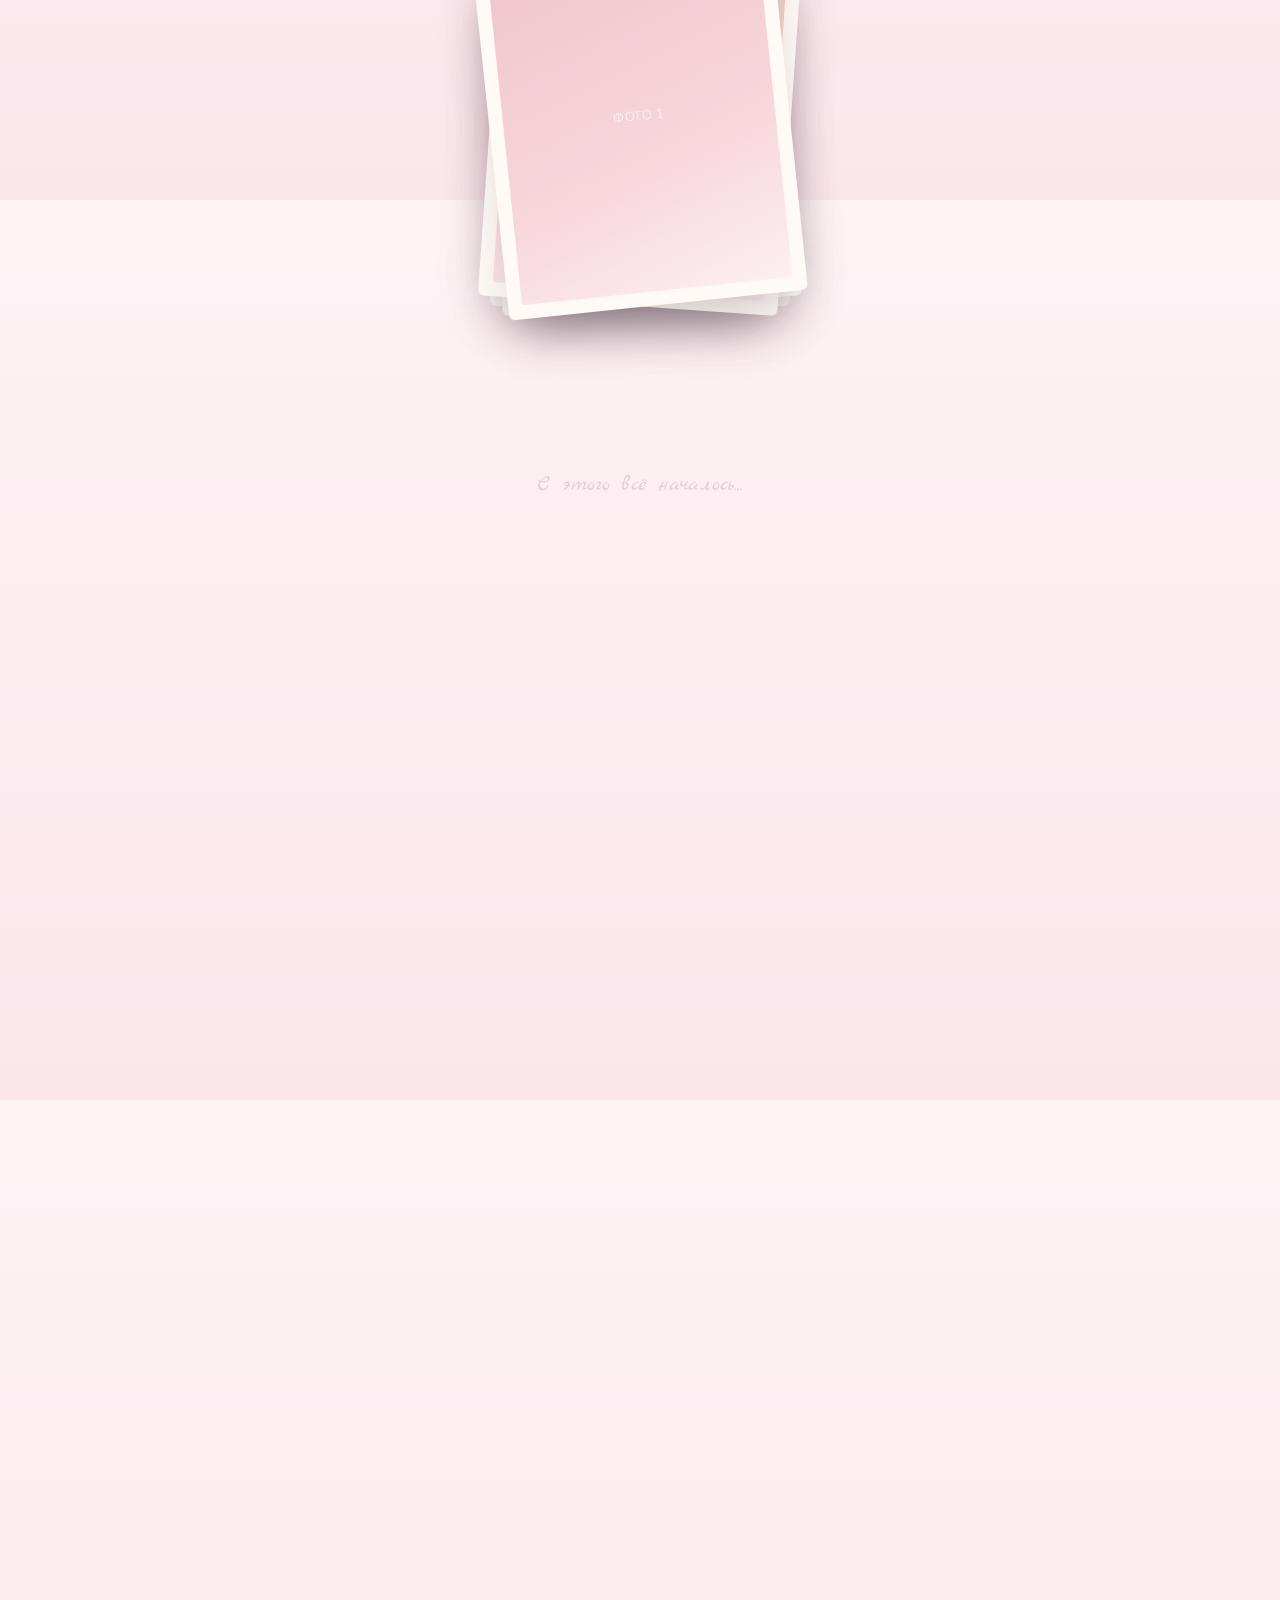
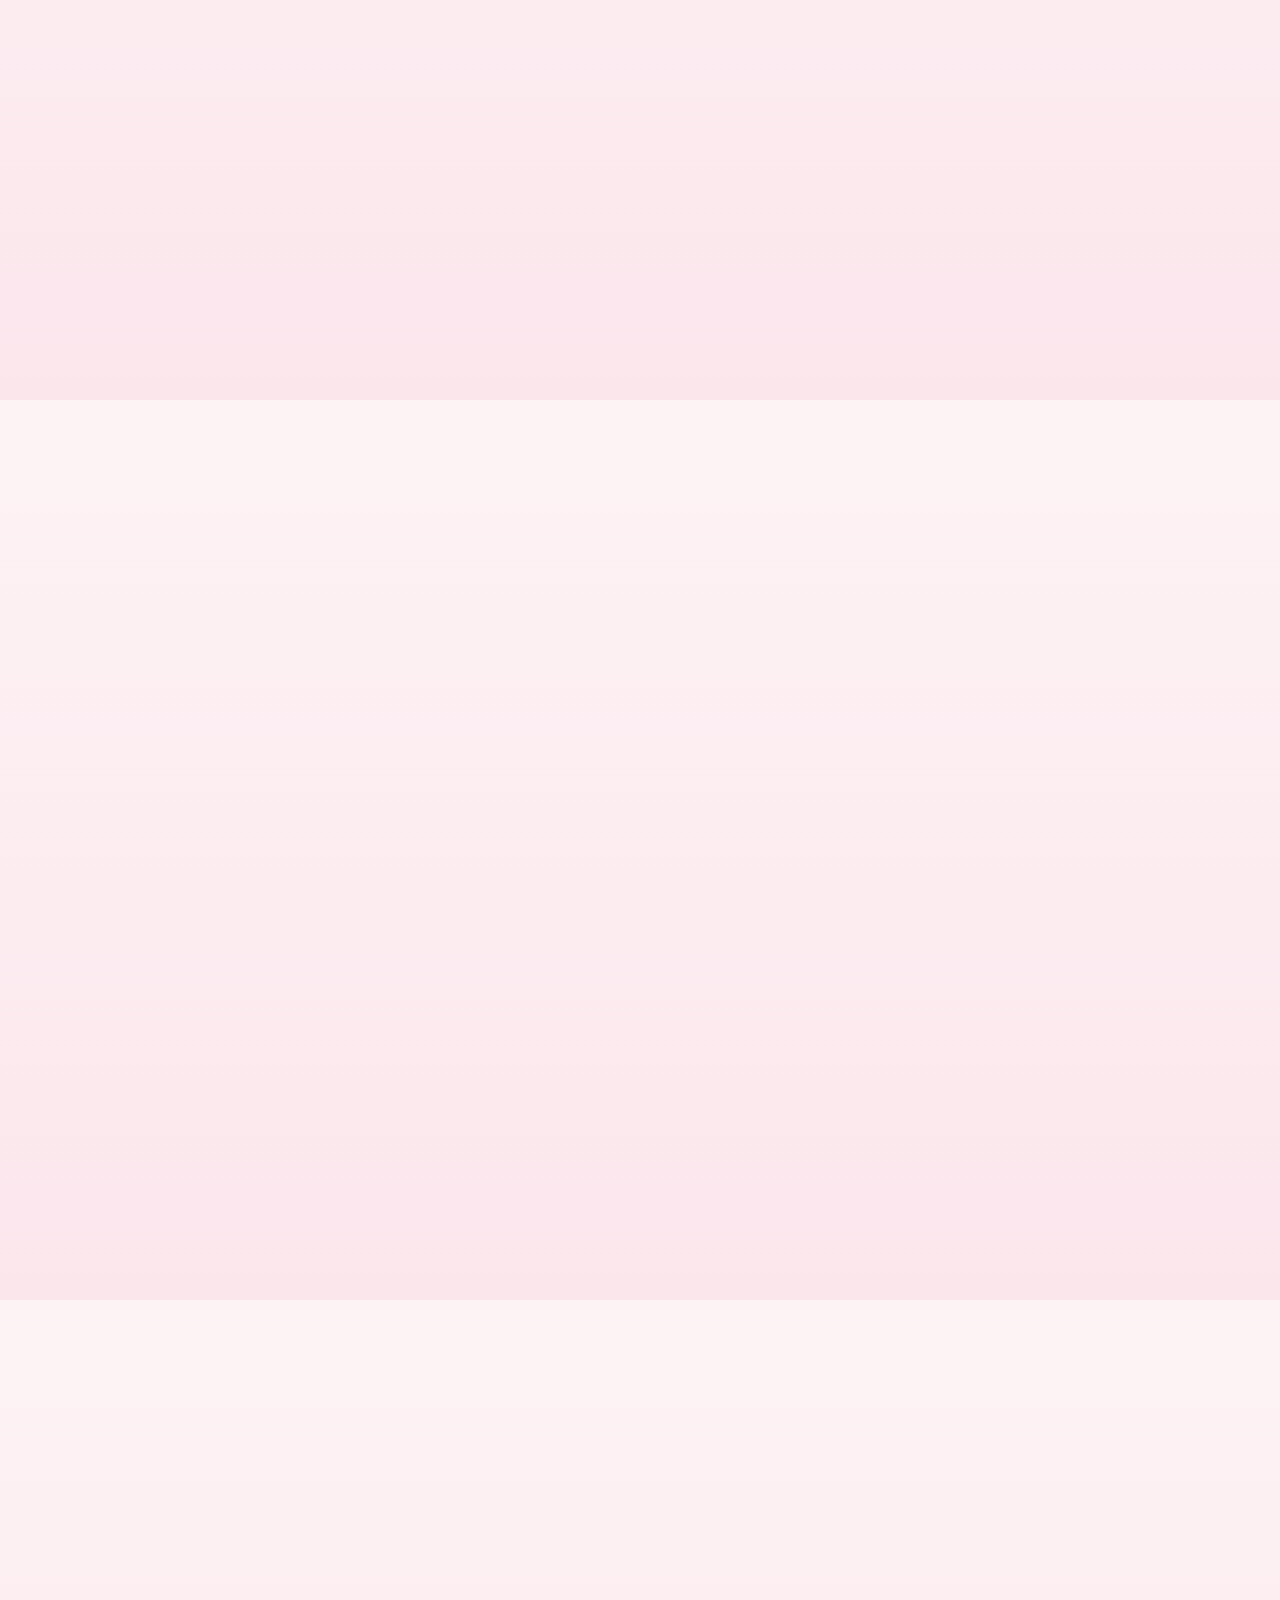
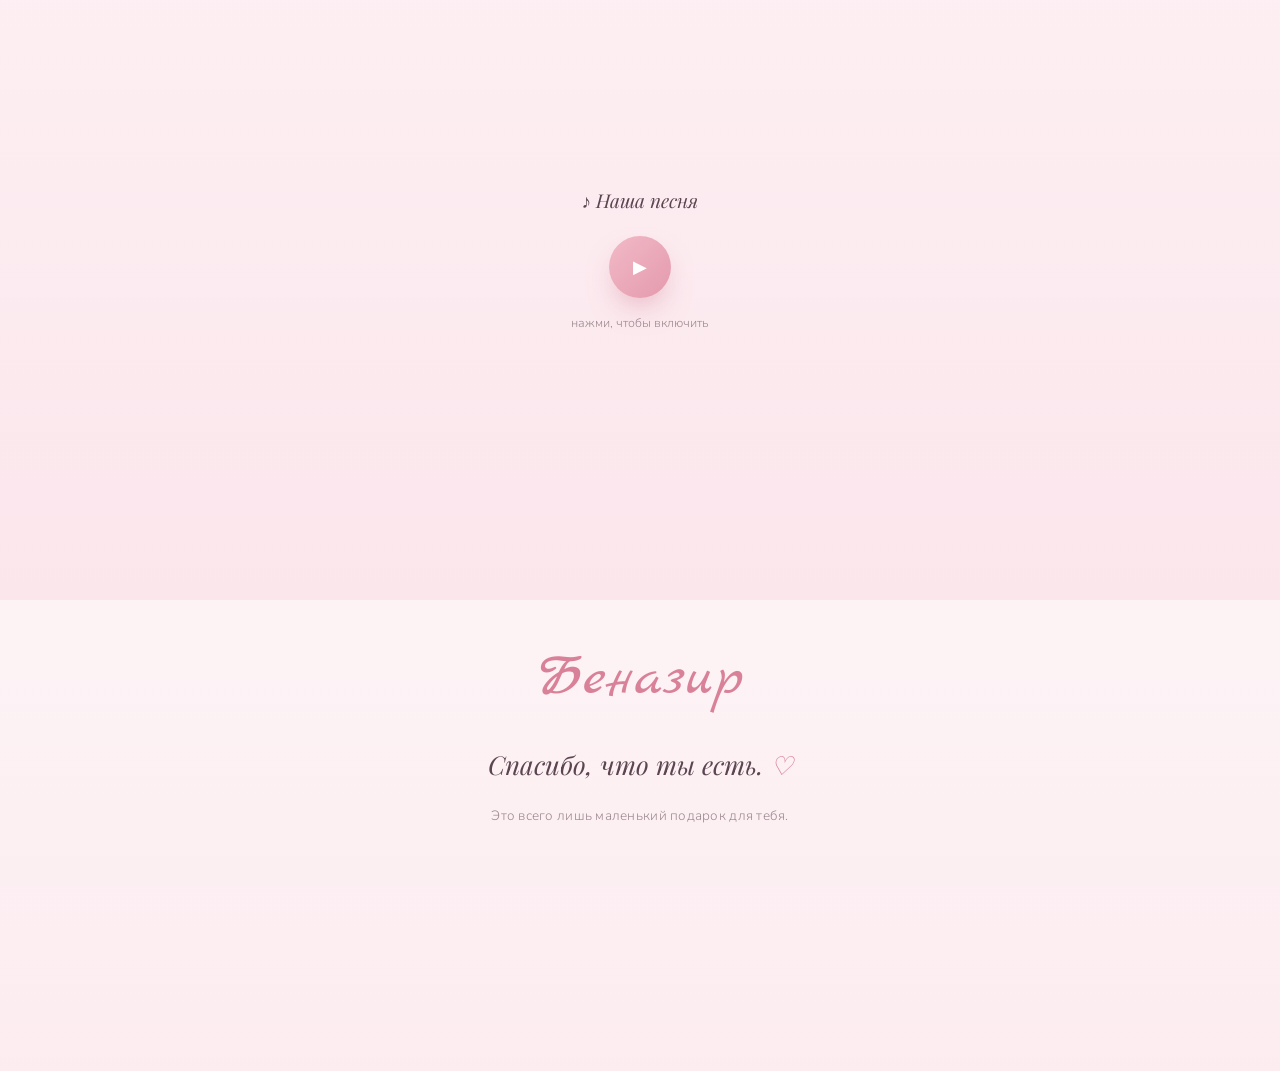
==== commit 099b95af: "Add files via upload" ====
--- a/index.html
+++ b/index.html
@@ -18,13 +18,14 @@
     <div class="envelope-wrap">
 
       <div class="envelope" id="envelope">
-        <div class="env-back"></div>
         <div class="env-letter" id="envLetter">
           <p class="env-letter-heading">Для Беназир <span class="heart">♡</span></p>
         </div>
-        <div class="env-pocket-front"></div>
+        <div class="env-pocket"></div>
         <div class="env-flap-top" id="envFlapTop"></div>
-        <button class="env-seal" id="openLetterBtn" aria-label="Открыть письмо">♥</button>
+        <button class="env-seal" id="openLetterBtn" aria-label="Открыть письмо">
+          Открыть<br>письмо <span class="heart">♡</span>
+        </button>
       </div>
 
       <p class="hint" id="scrollHint">Прокрути вниз, чтобы читать дальше ↓</p>
--- a/style.css
+++ b/style.css
@@ -69,99 +69,92 @@
   position: relative;
   width: min(86vw, 320px);
   height: min(86vw * 0.66, 212px);
-  perspective: 1200px;
+  perspective: 1000px;
   opacity: 0;
   transform: translateY(40px);
   animation: envelopeIn 1.4s var(--ease) forwards .3s;
 }
 @keyframes envelopeIn{ to{ opacity:1; transform: translateY(0); } }
 
-/* layer 1 — static envelope base (always visible, stays under the letter) */
-.env-back{
+.env-pocket{
   position:absolute; inset:0;
   background: linear-gradient(160deg, var(--pink), var(--pink-deep));
   border-radius: 10px;
   box-shadow: 0 24px 50px -20px rgba(217,129,152,0.55);
   z-index:1;
-}
-
-/* layer 2 — the letter, tucked deep inside at rest */
-.env-letter{
-  position:absolute;
-  left: 8%; right: 8%; top: 8%;
-  height: 84%;
-  background: var(--paper);
-  border-radius: 4px;
-  box-shadow: 0 10px 30px rgba(0,0,0,0.14);
-  display:flex; align-items:flex-start; justify-content:center; padding-top: 14%;
-  z-index: 2;
-  transform: translateY(46%);
-  transition: transform 1.9s cubic-bezier(.65,0,.35,1);
-}
-.env-letter-heading{
-  font-family: var(--font-script);
-  font-size: clamp(20px, 4.4vw, 28px);
-  color: var(--pink-darker);
-  text-align:center;
-  padding: 0 12px;
-}
-
-/* layer 3 — the already-folded lower front flap of the envelope (static, masks the letter's lower half) */
-.env-pocket-front{
-  position:absolute; inset:0;
-  background: linear-gradient(200deg, var(--pink-deep), var(--pink-darker));
-  clip-path: polygon(0% 100%, 100% 100%, 50% 56%);
-  z-index:3;
-}
-
-/* layer 4 — the top flap, folds back to open */
+  overflow:hidden;
+}
+.env-pocket::before, .env-pocket::after{
+  content:''; position:absolute; bottom:0; width:0; height:0;
+}
+.env-pocket::before{
+  left:0; border-style:solid; border-width: 0 0 78% 50%;
+  border-color: transparent transparent rgba(255,255,255,0.16) transparent;
+}
+.env-pocket::after{
+  right:0; border-style:solid; border-width: 0 50% 78% 0;
+  border-color: transparent transparent rgba(255,255,255,0.10) transparent;
+}
+
 .env-flap-top{
   position:absolute; top:0; left:0; width:100%; height:56%;
   background: linear-gradient(200deg, var(--pink-deep), var(--pink-darker));
   clip-path: polygon(0 0, 100% 0, 50% 100%);
   transform-origin: top center;
   transition: transform 1.1s var(--ease);
-  z-index:4;
+  z-index:3;
   box-shadow: 0 6px 14px rgba(0,0,0,0.08);
-  backface-visibility: hidden;
-}
-
-/* layer 5 — heart seal, sits where the two flaps meet */
+}
+
+.env-letter{
+  position:absolute;
+  left: 8%; right: 8%; top: 10%;
+  height: 84%;
+  background: var(--paper);
+  border-radius: 4px;
+  box-shadow: 0 10px 30px rgba(0,0,0,0.12);
+  display:flex; align-items:flex-start; justify-content:center; padding-top: 14%;
+  z-index: 0;
+  opacity: 0;
+  transform: translateY(12%);
+  transition: transform 1.5s var(--ease), opacity 1s ease, z-index 0s 1.5s;
+}
+.env-letter-heading{
+  font-family: var(--font-script);
+  font-size: clamp(20px, 4.4vw, 28px);
+  color: var(--pink-darker);
+  text-align:center;
+  padding: 0 12px;
+}
+
 .env-seal{
   position:absolute;
-  left:50%; top:56%;
+  left:50%; top:50%;
   transform: translate(-50%,-50%);
-  width: 60px; height:60px;
+  width: 84px; height:84px;
   border-radius:50%;
   background: radial-gradient(circle at 35% 30%, #f6d3dd, var(--pink-darker));
   border: none;
   color: #fff;
-  font-size:24px;
-  line-height:1;
-  display:flex; align-items:center; justify-content:center;
+  font-family: var(--font-body);
+  font-weight:600;
+  font-size:11px;
+  letter-spacing:.03em;
   cursor:pointer;
-  z-index:5;
+  z-index:4;
   box-shadow: 0 8px 20px -6px rgba(217,129,152,0.7), inset 0 2px 4px rgba(255,255,255,0.4);
-  transition: transform .4s var(--ease), opacity .4s ease;
-  animation: sealPulse 2.6s ease-in-out infinite;
-}
-@keyframes sealPulse{
-  0%,100%{ transform: translate(-50%,-50%) scale(1); }
-  50%{ transform: translate(-50%,-50%) scale(1.07); }
-}
-.env-seal:hover{ animation-play-state: paused; transform: translate(-50%,-50%) scale(1.1); }
-
-/* opened state — sequenced so the flap folds back first, then the letter rises up and out */
+  transition: transform .35s var(--ease), opacity .5s ease;
+}
+.env-seal:hover{ transform: translate(-50%,-50%) scale(1.06); }
+
+/* opened state */
 .envelope.open .env-flap-top{ transform: rotateX(-165deg); }
-.envelope.open .env-seal{
-  opacity:0;
-  animation: none;
-  transform: translate(-50%,-50%) scale(.4);
-  pointer-events:none;
-}
+.envelope.open .env-seal{ opacity:0; transform: translate(-50%,-50%) scale(.4); pointer-events:none; }
 .envelope.open .env-letter{
-  transform: translateY(-74%) scale(1.03);
-  transition: transform 1.9s .3s cubic-bezier(.65,0,.35,1);
+  opacity:1;
+  transform: translateY(-62%);
+  z-index: 5;
+  transition: transform 1.5s .35s var(--ease), opacity 1s .35s ease, z-index 0s .35s;
 }
 
 .hint{
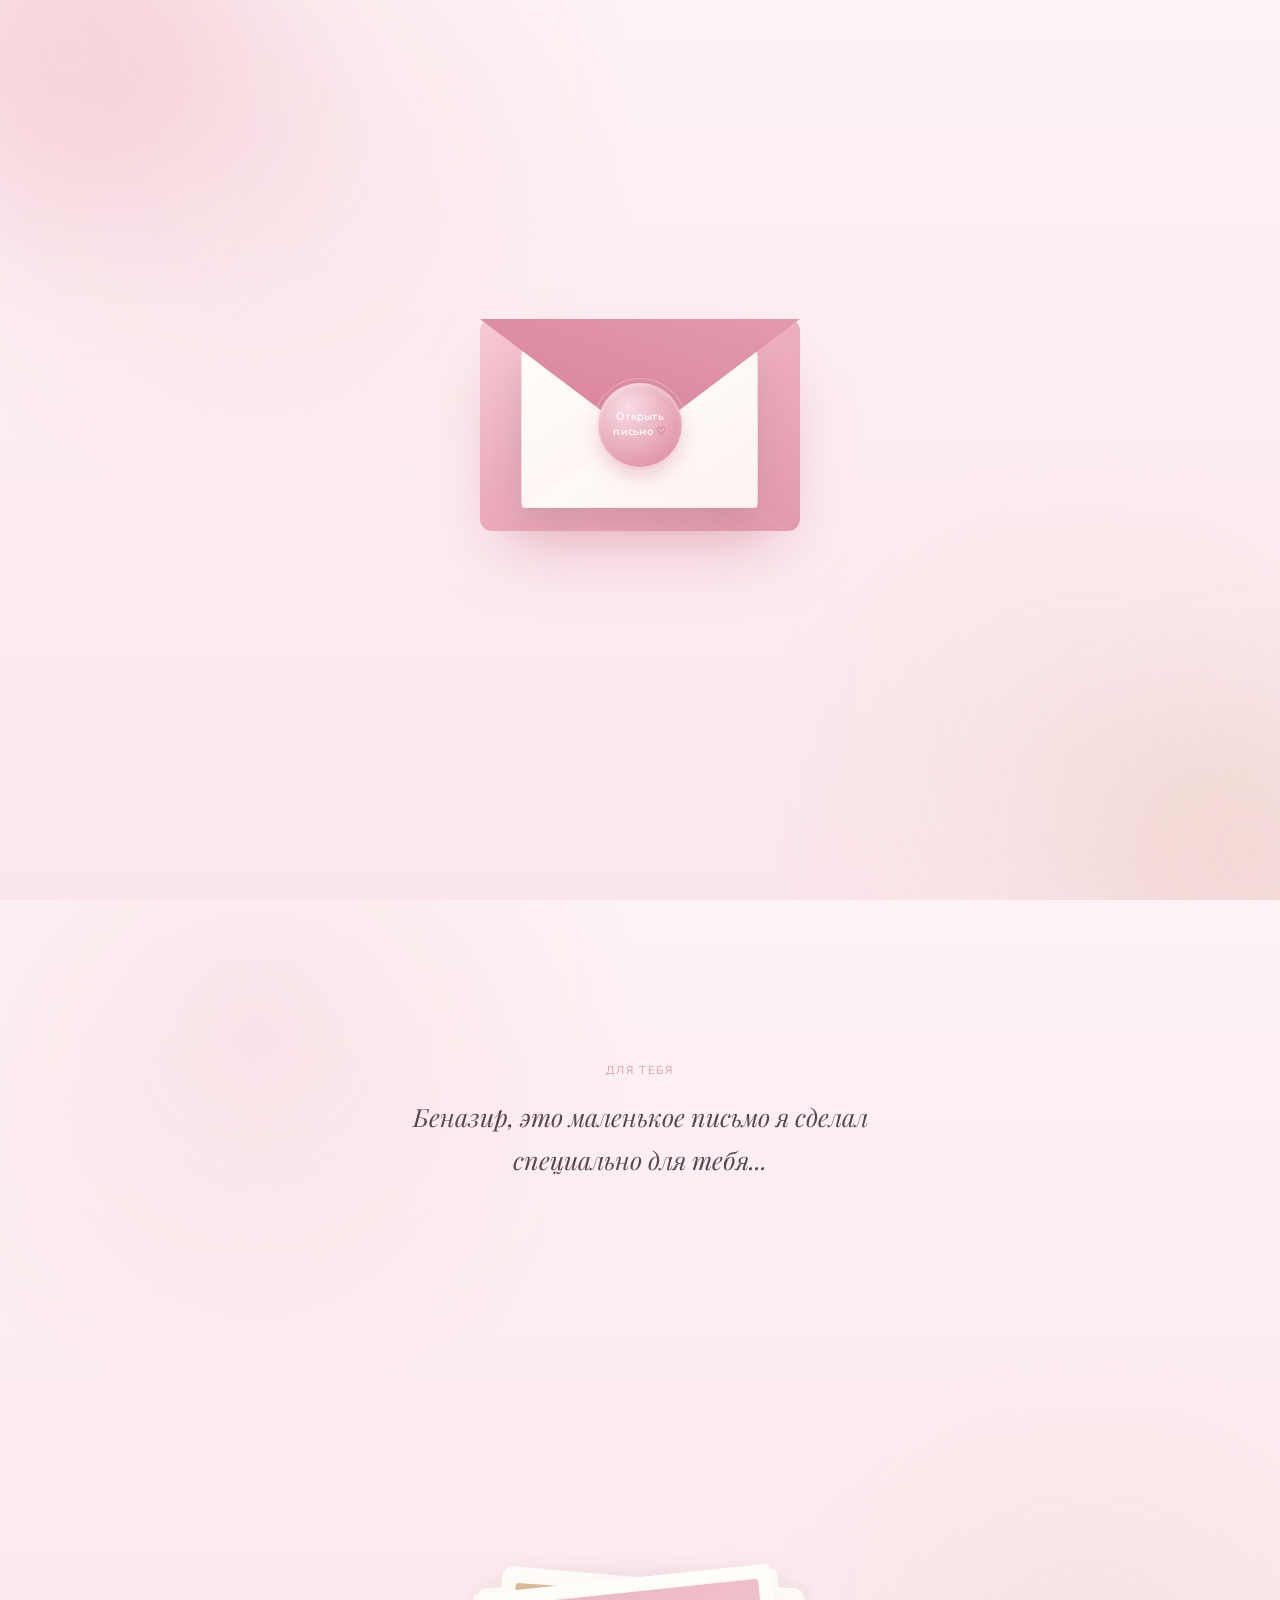
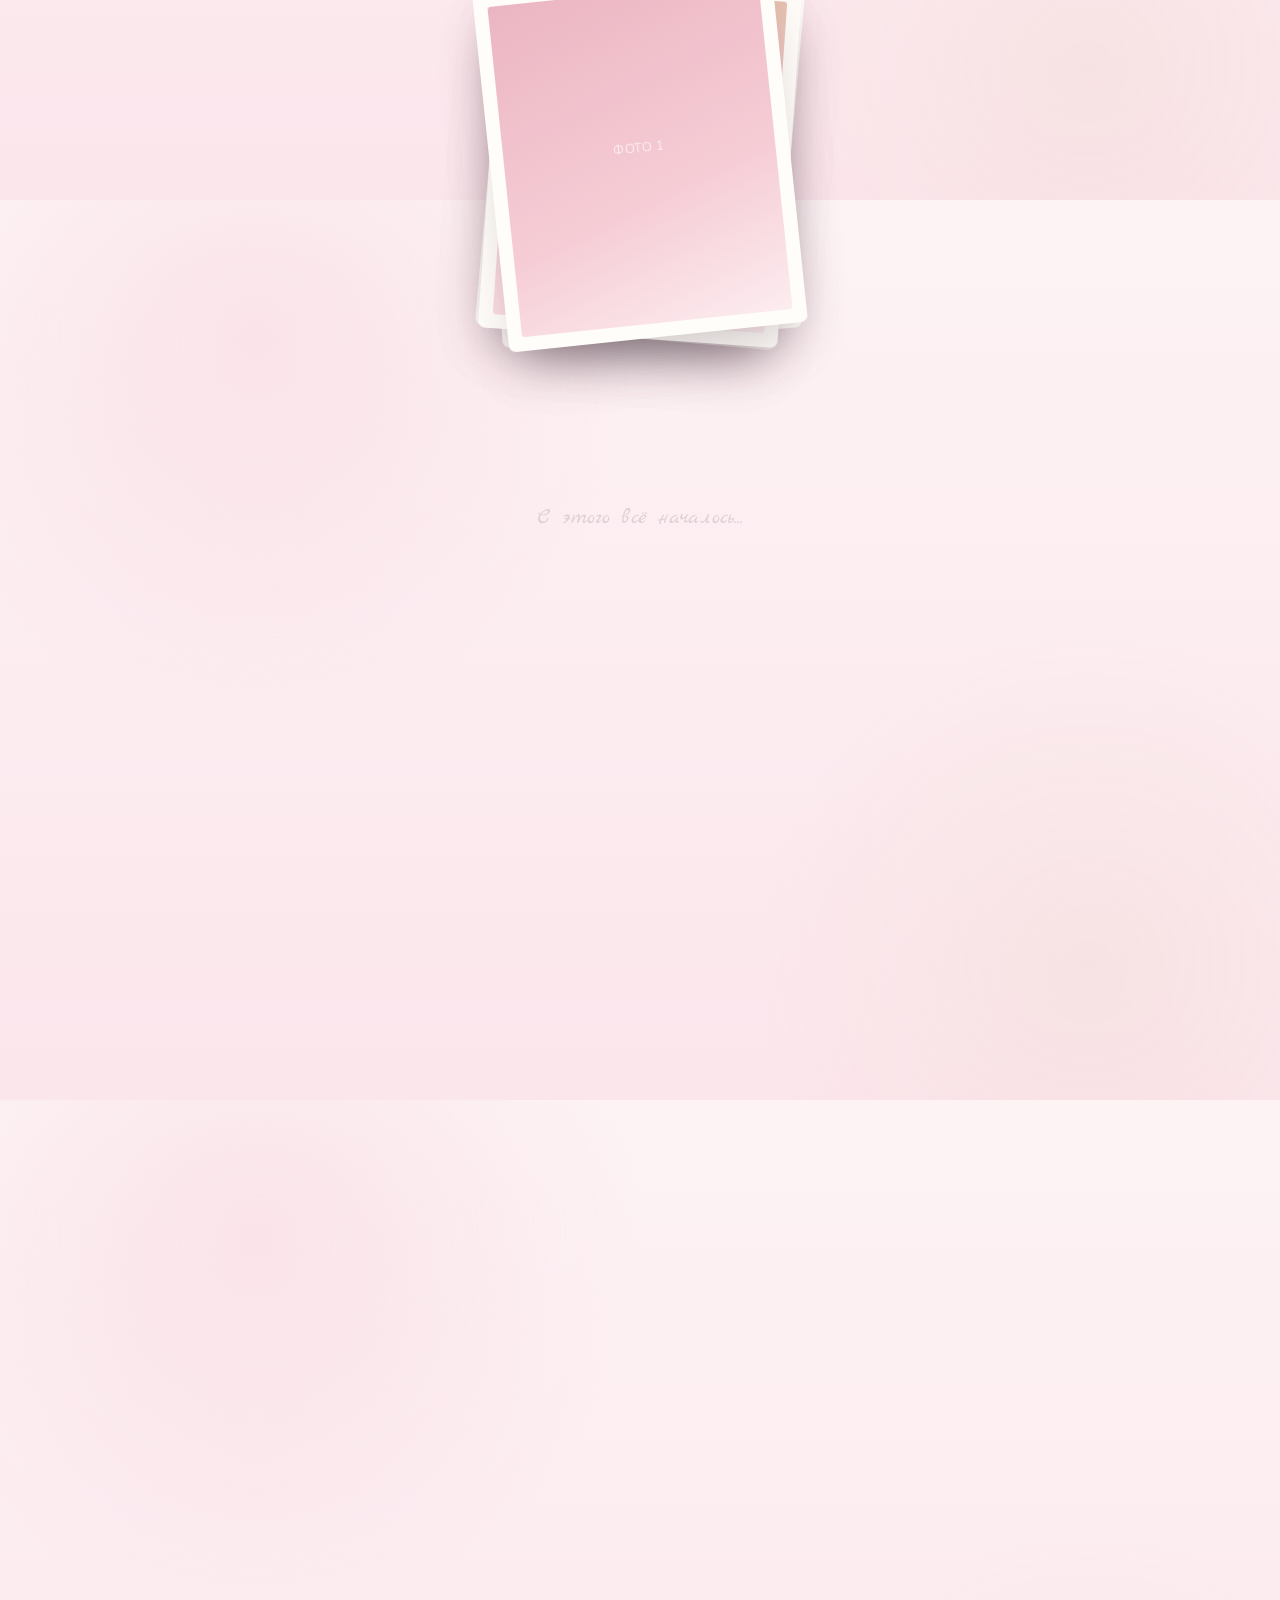
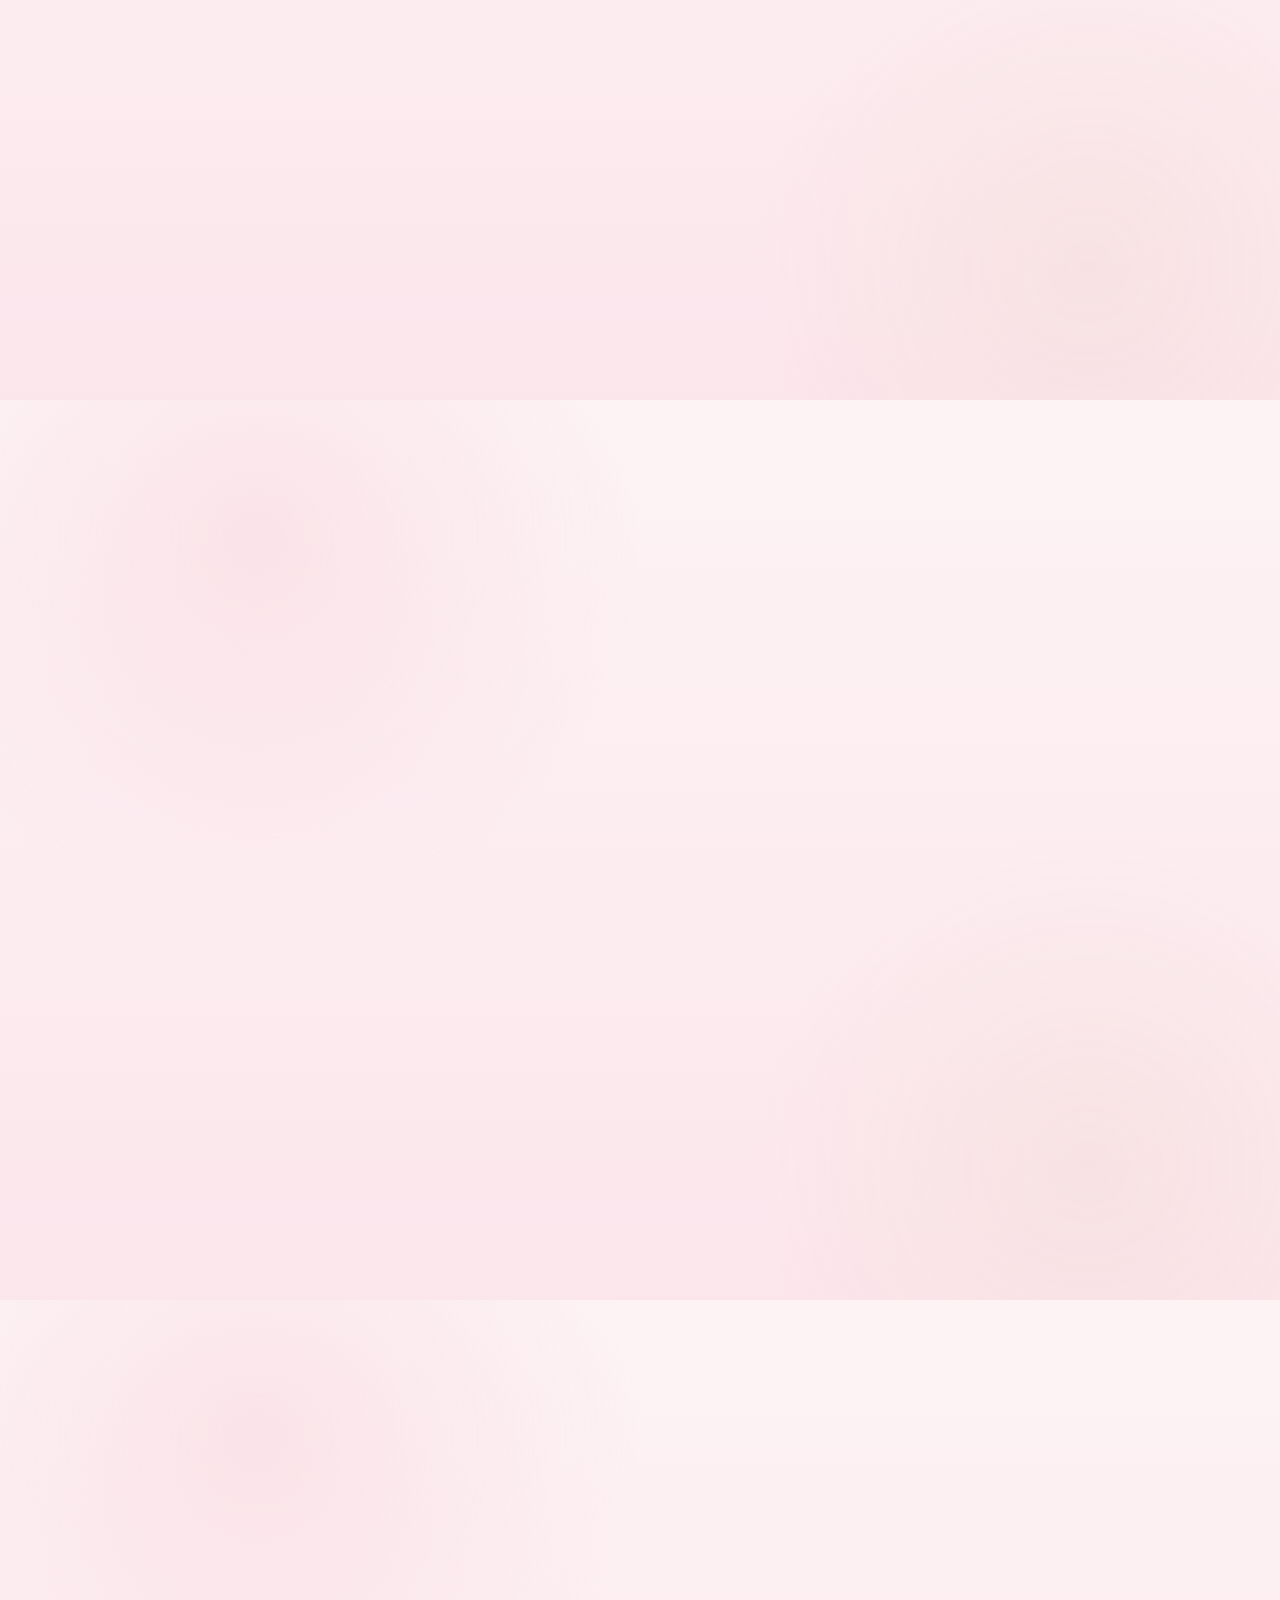
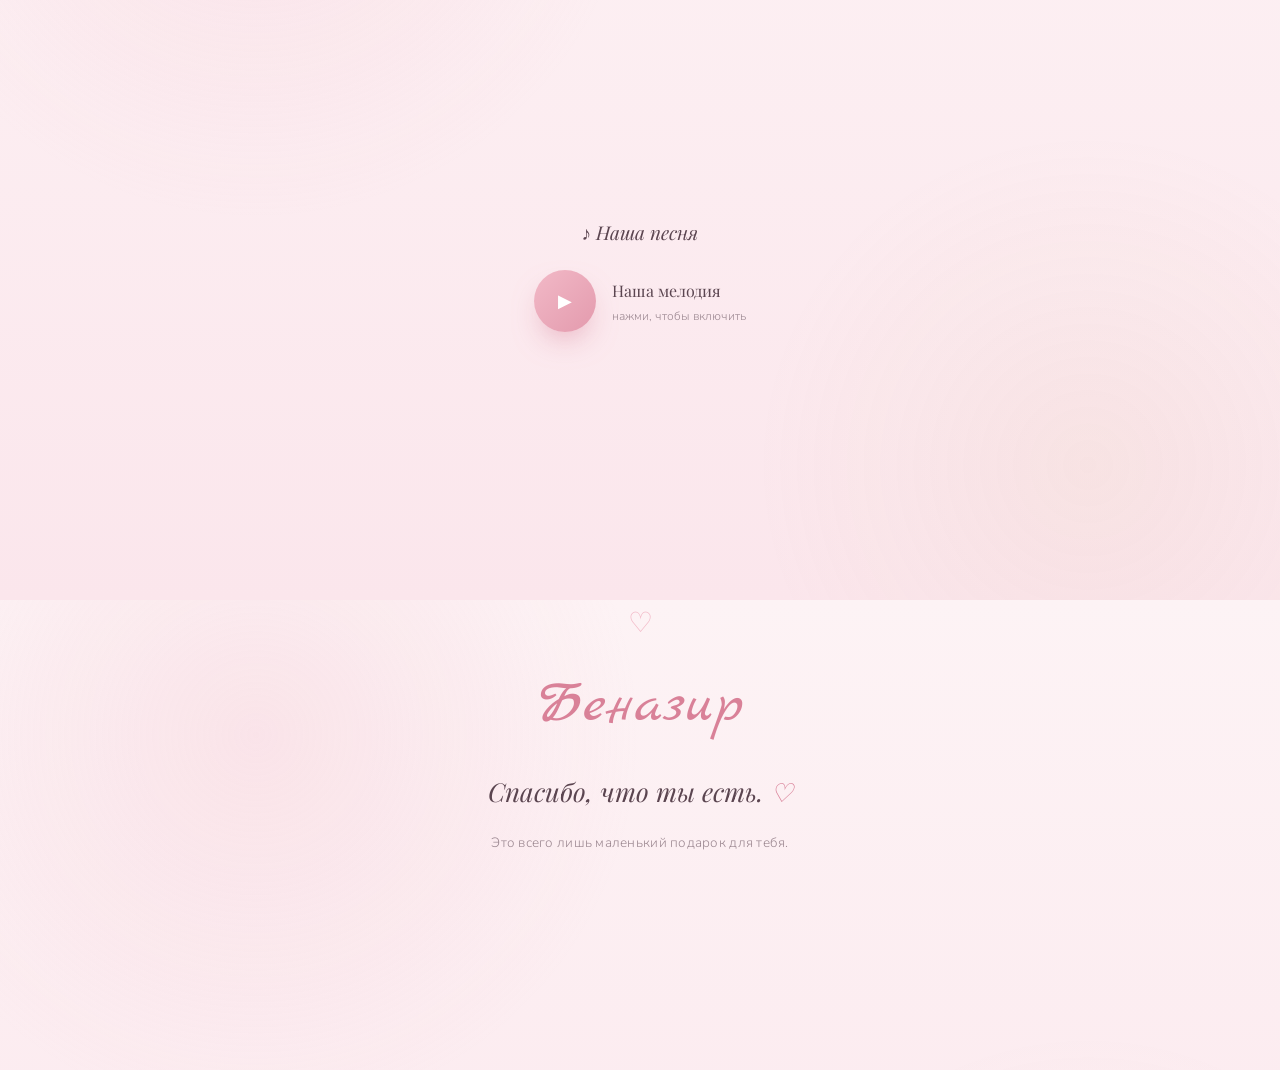
==== commit d7b1e862: "Update index.html" ====
--- a/index.html
+++ b/index.html
@@ -1,112 +1,335 @@
 <!DOCTYPE html>
 <html lang="ru">
 <head>
-<meta charset="UTF-8">
-<meta name="viewport" content="width=device-width, initial-scale=1.0, maximum-scale=1.0">
-<title>Для Беназир ♡</title>
-<link rel="preconnect" href="https://fonts.googleapis.com">
-<link rel="preconnect" href="https://fonts.gstatic.com" crossorigin>
-<link href="https://fonts.googleapis.com/css2?family=Playfair+Display:ital,wght@0,500;0,600;1,500&family=Marck+Script&family=Nunito:wght@300;400;600&display=swap" rel="stylesheet">
-<link rel="stylesheet" href="style.css">
+  <meta charset="UTF-8">
+  <meta name="viewport" content="width=device-width, initial-scale=1.0, maximum-scale=1.0">
+  <meta name="theme-color" content="#fdf3f5">
+
+  <title>Для Беназир ♡</title>
+
+  <link rel="preconnect" href="https://fonts.googleapis.com">
+  <link rel="preconnect" href="https://fonts.gstatic.com" crossorigin>
+
+  <link
+    href="https://fonts.googleapis.com/css2?family=Playfair+Display:ital,wght@0,500;0,600;1,500&family=Marck+Script&family=Nunito:wght@300;400;600&display=swap"
+    rel="stylesheet"
+  >
+
+  <link rel="stylesheet" href="style.css">
 </head>
+
 <body class="locked">
 
-  <div class="ambient" aria-hidden="true"><span></span><span></span></div>
-
-  <!-- ============ SCREEN 1: ENVELOPE ============ -->
+  <div class="ambient" aria-hidden="true">
+    <span></span>
+    <span></span>
+  </div>
+
+  <!-- =====================================================
+       SCREEN 1 — ENVELOPE / LETTER
+       ===================================================== -->
   <section id="envelope-screen">
+
     <div class="envelope-wrap">
 
       <div class="envelope" id="envelope">
-        <div class="env-letter" id="envLetter">
-          <p class="env-letter-heading">Для Беназир <span class="heart">♡</span></p>
-        </div>
+
+        <!-- Envelope back -->
         <div class="env-pocket"></div>
+
+        <!-- Actual paper / folded letter -->
+        <div class="letter-sheet" id="letterSheet">
+
+          <div class="letter-center">
+            <div class="letter-content">
+              <p class="letter-small">Личное письмо</p>
+              <p class="letter-title">
+                Для Беназир <span class="heart">♡</span>
+              </p>
+            </div>
+          </div>
+
+          <!-- Folded corners -->
+          <div class="letter-fold fold-top"></div>
+          <div class="letter-fold fold-left"></div>
+          <div class="letter-fold fold-right"></div>
+          <div class="letter-fold fold-bottom"></div>
+
+        </div>
+
+        <!-- Envelope front flap -->
         <div class="env-flap-top" id="envFlapTop"></div>
-        <button class="env-seal" id="openLetterBtn" aria-label="Открыть письмо">
-          Открыть<br>письмо <span class="heart">♡</span>
+
+        <!-- Seal / button -->
+        <button
+          class="env-seal"
+          id="openLetterBtn"
+          aria-label="Открыть письмо"
+          type="button"
+        >
+          Открыть<br>
+          письмо <span class="heart">♡</span>
         </button>
+
       </div>
 
-      <p class="hint" id="scrollHint">Прокрути вниз, чтобы читать дальше ↓</p>
+      <p class="hint" id="scrollHint">
+        Прокрути вниз, чтобы читать дальше ↓
+      </p>
+
     </div>
   </section>
 
-  <!-- ============ NAME MODAL ============ -->
-  <div class="modal-overlay" id="nameModal">
+
+  <!-- =====================================================
+       NAME MODAL
+       ===================================================== -->
+  <div
+    class="modal-overlay"
+    id="nameModal"
+    aria-hidden="true"
+  >
     <div class="modal-box">
-      <p class="modal-title">Для кого это письмо?</p>
-      <input type="text" id="nameInput" placeholder="Введите своё имя..." autocomplete="off">
-      <button id="submitName">Открыть <span class="heart">💌</span></button>
-      <p class="modal-error" id="modalError">Кажется, это письмо не для тебя... ♡</p>
+
+      <p class="modal-decor">♡</p>
+
+      <p class="modal-title">
+        Для кого это письмо?
+      </p>
+
+      <p class="modal-subtitle">
+        Введи своё имя
+      </p>
+
+      <input
+        type="text"
+        id="nameInput"
+        placeholder="Benazir"
+        autocomplete="off"
+        maxlength="30"
+        aria-label="Имя"
+      >
+
+      <button
+        id="submitName"
+        type="button"
+      >
+        Открыть письмо <span>♡</span>
+      </button>
+
+      <p
+        class="modal-error"
+        id="modalError"
+        aria-live="polite"
+      >
+        Кажется, это письмо не для тебя... ♡
+      </p>
+
     </div>
   </div>
 
-  <!-- ============ MAIN LETTER CONTENT ============ -->
+
+  <!-- =====================================================
+       MAIN LETTER CONTENT
+       ===================================================== -->
   <main id="mainContent">
 
+    <!-- INTRO -->
     <section class="intro" data-reveal>
-      <p>Беназир, это маленькое письмо я сделал специально для тебя...</p>
+
+      <p class="intro-kicker">
+        Для тебя
+      </p>
+
+      <p>
+        Беназир, это маленькое письмо
+        я сделал специально для тебя...
+      </p>
+
     </section>
 
-    <!-- ============ PHOTO STACK STORY ============ -->
-    <section class="photo-stack-wrapper" id="photoStackWrapper">
+
+    <!-- =====================================================
+         PHOTO STACK STORY
+         ===================================================== -->
+    <section
+      class="photo-stack-wrapper"
+      id="photoStackWrapper"
+    >
+
       <div class="photo-stack-sticky">
 
-        <div class="photo-card" data-rot="-6" style="z-index:4;">
+        <!-- PHOTO 1 -->
+        <div
+          class="photo-card"
+          data-rot="-6"
+          style="z-index:4;"
+        >
           <div class="photo ph-1">
-            <span class="ph-label">Фото 1</span>
-          </div>
-        </div>
-
-        <div class="photo-card" data-rot="4" style="z-index:3;">
+            <span class="ph-label">
+              Фото 1
+            </span>
+          </div>
+        </div>
+
+
+        <!-- PHOTO 2 -->
+        <div
+          class="photo-card"
+          data-rot="4"
+          style="z-index:3;"
+        >
           <div class="photo ph-2">
-            <span class="ph-label">Фото 2</span>
-          </div>
-        </div>
-
-        <div class="photo-card" data-rot="-4" style="z-index:2;">
+            <span class="ph-label">
+              Фото 2
+            </span>
+          </div>
+        </div>
+
+
+        <!-- PHOTO 3 -->
+        <div
+          class="photo-card"
+          data-rot="-4"
+          style="z-index:2;"
+        >
           <div class="photo ph-3">
-            <span class="ph-label">Фото 3</span>
-          </div>
-        </div>
-
-        <div class="photo-card" data-rot="5" style="z-index:1;">
+            <span class="ph-label">
+              Фото 3
+            </span>
+          </div>
+        </div>
+
+
+        <!-- PHOTO 4 -->
+        <div
+          class="photo-card"
+          data-rot="5"
+          style="z-index:1;"
+        >
           <div class="photo ph-4">
-            <span class="ph-label">Фото 4</span>
-          </div>
-        </div>
-
-        <p class="caption" data-caption="0">С этого всё началось...</p>
-        <p class="caption" data-caption="1">Один из моих любимых моментов.</p>
-        <p class="caption" data-caption="2">Эту улыбку невозможно забыть.</p>
-        <p class="caption" data-caption="3">И это только начало нашей истории.</p>
+            <span class="ph-label">
+              Фото 4
+            </span>
+          </div>
+        </div>
+
+
+        <!-- CAPTIONS -->
+        <p
+          class="caption"
+          data-caption="0"
+        >
+          С этого всё началось...
+        </p>
+
+        <p
+          class="caption"
+          data-caption="1"
+        >
+          Один из моих любимых моментов.
+        </p>
+
+        <p
+          class="caption"
+          data-caption="2"
+        >
+          Эту улыбку невозможно забыть.
+        </p>
+
+        <p
+          class="caption"
+          data-caption="3"
+        >
+          И это только начало нашей истории.
+        </p>
 
       </div>
+
     </section>
 
-    <!-- ============ MUSIC BLOCK ============ -->
-    <section class="music-block" data-reveal>
-      <p class="music-label">♪ Наша песня</p>
-      <button id="playPause" class="play-btn" aria-label="Воспроизвести">
-        <span id="playIcon">▶</span>
-      </button>
-      <p class="music-hint">нажми, чтобы включить</p>
-      <!-- Замените src на свой файл, например audio/our-song.mp3 -->
-      <audio id="bgMusic" loop preload="none">
-        <source src="audio/our-song.mp3" type="audio/mpeg">
+
+    <!-- =====================================================
+         MUSIC
+         ===================================================== -->
+    <section
+      class="music-block"
+      data-reveal
+    >
+
+      <p class="music-label">
+        ♪ Наша песня
+      </p>
+
+      <div class="music-player">
+
+        <button
+          id="playPause"
+          class="play-btn"
+          aria-label="Воспроизвести"
+          type="button"
+        >
+          <span id="playIcon">▶</span>
+        </button>
+
+        <div class="music-info">
+          <span class="music-title">
+            Наша мелодия
+          </span>
+
+          <span class="music-hint">
+            нажми, чтобы включить
+          </span>
+        </div>
+
+      </div>
+
+      <!-- Add your MP3 here later -->
+      <audio
+        id="bgMusic"
+        loop
+        preload="none"
+      >
+        <source
+          src="audio/our-song.mp3"
+          type="audio/mpeg"
+        >
       </audio>
+
     </section>
 
-    <!-- ============ FINAL SCREEN ============ -->
-    <section class="final-screen" data-reveal>
-      <p class="final-name">Беназир</p>
-      <p class="final-thanks">Спасибо, что ты есть. <span class="heart">♡</span></p>
-      <p class="final-signature">Это всего лишь маленький подарок для тебя.</p>
+
+    <!-- =====================================================
+         FINAL SCREEN
+         ===================================================== -->
+    <section
+      class="final-screen"
+      data-reveal
+    >
+
+      <p class="final-heart">
+        ♡
+      </p>
+
+      <p class="final-name">
+        Беназир
+      </p>
+
+      <p class="final-thanks">
+        Спасибо, что ты есть.
+        <span class="heart">♡</span>
+      </p>
+
+      <p class="final-signature">
+        Это всего лишь маленький подарок для тебя.
+      </p>
+
     </section>
 
   </main>
 
-<script src="script.js"></script>
+
+  <script src="script.js"></script>
+
 </body>
 </html>
--- a/style.css
+++ b/style.css
@@ -1,16 +1,24 @@
 /* =========================================================
-   ROOT / TOKENS
-   ========================================================= */
+   ROOT
+   ========================================================= */
+
 :root{
   --bg: #fdf3f5;
   --bg-deep: #fbe6ec;
+
   --pink: #f2b9c7;
+  --pink-soft: #f7d8df;
   --pink-deep: #e39aad;
   --pink-darker: #d98198;
+
   --gold: #cf9f6e;
-  --paper: #fffaf6;
+
+  --paper: #fffdf9;
+  --paper-shadow: rgba(91,69,80,0.20);
+
   --text: #5b4550;
   --text-light: #9c8891;
+
   --white: #ffffff;
 
   --font-heading: 'Playfair Display', serif;
@@ -20,389 +28,1672 @@
   --ease: cubic-bezier(.22,1,.36,1);
 }
 
-*{ box-sizing: border-box; margin:0; padding:0; }
-
-html{ scroll-behavior: smooth; }
+
+/* =========================================================
+   RESET
+   ========================================================= */
+
+*{
+  box-sizing:border-box;
+  margin:0;
+  padding:0;
+}
+
+html{
+  scroll-behavior:smooth;
+}
 
 body{
-  background: linear-gradient(180deg, var(--bg), var(--bg-deep));
-  color: var(--text);
-  font-family: var(--font-body);
-  font-weight: 300;
-  line-height: 1.7;
-  overflow-x: hidden;
-  position: relative;
-}
-
-body.locked{ height:100vh; overflow:hidden; }
-
-.heart{ color: var(--pink-darker); }
-
-/* =========================================================
-   AMBIENT BACKGROUND (very subtle)
-   ========================================================= */
-.ambient{ position: fixed; inset:0; z-index:0; pointer-events:none; overflow:hidden; }
+  min-height:100vh;
+
+  background:
+    radial-gradient(
+      circle at 20% 15%,
+      rgba(242,185,199,.24),
+      transparent 30%
+    ),
+    radial-gradient(
+      circle at 85% 85%,
+      rgba(207,159,110,.08),
+      transparent 25%
+    ),
+    linear-gradient(
+      180deg,
+      var(--bg),
+      var(--bg-deep)
+    );
+
+  color:var(--text);
+
+  font-family:var(--font-body);
+  font-weight:300;
+  line-height:1.7;
+
+  overflow-x:hidden;
+
+  position:relative;
+}
+
+body.locked{
+  height:100vh;
+  overflow:hidden;
+}
+
+button,
+input{
+  font:inherit;
+}
+
+button{
+  -webkit-tap-highlight-color:transparent;
+}
+
+.heart{
+  color:var(--pink-darker);
+}
+
+
+/* =========================================================
+   AMBIENT
+   ========================================================= */
+
+.ambient{
+  position:fixed;
+  inset:0;
+
+  z-index:0;
+
+  pointer-events:none;
+  overflow:hidden;
+}
+
 .ambient span{
-  position:absolute; border-radius:50%; filter: blur(60px); opacity:.5;
-  animation: float 22s ease-in-out infinite;
-}
-.ambient span:nth-child(1){ width:340px; height:340px; background: var(--pink); top:-100px; left:-80px; }
-.ambient span:nth-child(2){ width:300px; height:300px; background: var(--gold); opacity:.18; bottom:-100px; right:-80px; animation-duration: 28s; animation-delay: -8s; }
-@keyframes float{
-  0%,100%{ transform: translate(0,0); }
-  50%{ transform: translate(3%, 4%); }
-}
-
-/* =========================================================
-   SCREEN 1 — ENVELOPE
-   ========================================================= */
+  position:absolute;
+
+  border-radius:50%;
+
+  filter:blur(70px);
+
+  opacity:.45;
+
+  animation:
+    ambientFloat
+    22s
+    ease-in-out
+    infinite;
+}
+
+.ambient span:nth-child(1){
+  width:340px;
+  height:340px;
+
+  background:var(--pink);
+
+  top:-120px;
+  left:-100px;
+}
+
+.ambient span:nth-child(2){
+  width:300px;
+  height:300px;
+
+  background:var(--gold);
+
+  opacity:.15;
+
+  right:-120px;
+  bottom:-100px;
+
+  animation-duration:28s;
+  animation-delay:-8s;
+}
+
+@keyframes ambientFloat{
+
+  0%,
+  100%{
+    transform:translate3d(0,0,0);
+  }
+
+  50%{
+    transform:translate3d(3%,4%,0);
+  }
+}
+
+
+/* =========================================================
+   ENVELOPE SCREEN
+   ========================================================= */
+
 #envelope-screen{
-  position: relative;
-  min-height: 100vh;
-  display:flex; align-items:center; justify-content:center;
-  z-index: 1;
-  padding: 24px;
-}
-.envelope-wrap{ display:flex; flex-direction:column; align-items:center; gap: 28px; }
-
-.envelope{
-  position: relative;
-  width: min(86vw, 320px);
-  height: min(86vw * 0.66, 212px);
-  perspective: 1000px;
-  opacity: 0;
-  transform: translateY(40px);
-  animation: envelopeIn 1.4s var(--ease) forwards .3s;
-}
-@keyframes envelopeIn{ to{ opacity:1; transform: translateY(0); } }
-
-.env-pocket{
-  position:absolute; inset:0;
-  background: linear-gradient(160deg, var(--pink), var(--pink-deep));
-  border-radius: 10px;
-  box-shadow: 0 24px 50px -20px rgba(217,129,152,0.55);
-  z-index:1;
-  overflow:hidden;
-}
-.env-pocket::before, .env-pocket::after{
-  content:''; position:absolute; bottom:0; width:0; height:0;
-}
-.env-pocket::before{
-  left:0; border-style:solid; border-width: 0 0 78% 50%;
-  border-color: transparent transparent rgba(255,255,255,0.16) transparent;
-}
-.env-pocket::after{
-  right:0; border-style:solid; border-width: 0 50% 78% 0;
-  border-color: transparent transparent rgba(255,255,255,0.10) transparent;
-}
-
-.env-flap-top{
-  position:absolute; top:0; left:0; width:100%; height:56%;
-  background: linear-gradient(200deg, var(--pink-deep), var(--pink-darker));
-  clip-path: polygon(0 0, 100% 0, 50% 100%);
-  transform-origin: top center;
-  transition: transform 1.1s var(--ease);
-  z-index:3;
-  box-shadow: 0 6px 14px rgba(0,0,0,0.08);
-}
-
-.env-letter{
-  position:absolute;
-  left: 8%; right: 8%; top: 10%;
-  height: 84%;
-  background: var(--paper);
-  border-radius: 4px;
-  box-shadow: 0 10px 30px rgba(0,0,0,0.12);
-  display:flex; align-items:flex-start; justify-content:center; padding-top: 14%;
-  z-index: 0;
-  opacity: 0;
-  transform: translateY(12%);
-  transition: transform 1.5s var(--ease), opacity 1s ease, z-index 0s 1.5s;
-}
-.env-letter-heading{
-  font-family: var(--font-script);
-  font-size: clamp(20px, 4.4vw, 28px);
-  color: var(--pink-darker);
-  text-align:center;
-  padding: 0 12px;
-}
-
-.env-seal{
-  position:absolute;
-  left:50%; top:50%;
-  transform: translate(-50%,-50%);
-  width: 84px; height:84px;
-  border-radius:50%;
-  background: radial-gradient(circle at 35% 30%, #f6d3dd, var(--pink-darker));
-  border: none;
-  color: #fff;
-  font-family: var(--font-body);
-  font-weight:600;
-  font-size:11px;
-  letter-spacing:.03em;
-  cursor:pointer;
-  z-index:4;
-  box-shadow: 0 8px 20px -6px rgba(217,129,152,0.7), inset 0 2px 4px rgba(255,255,255,0.4);
-  transition: transform .35s var(--ease), opacity .5s ease;
-}
-.env-seal:hover{ transform: translate(-50%,-50%) scale(1.06); }
-
-/* opened state */
-.envelope.open .env-flap-top{ transform: rotateX(-165deg); }
-.envelope.open .env-seal{ opacity:0; transform: translate(-50%,-50%) scale(.4); pointer-events:none; }
-.envelope.open .env-letter{
-  opacity:1;
-  transform: translateY(-62%);
-  z-index: 5;
-  transition: transform 1.5s .35s var(--ease), opacity 1s .35s ease, z-index 0s .35s;
-}
-
-.hint{
-  font-family: var(--font-body);
-  font-size: 13px;
-  color: var(--text-light);
-  letter-spacing:.02em;
-  opacity:0;
-  animation: hintIn 1s ease forwards 1.6s;
-}
-@keyframes hintIn{ to{ opacity:1; } }
-#envelope-screen.opened .hint{ opacity: 0; transition: opacity .6s ease; }
-
-/* =========================================================
-   NAME MODAL
-   ========================================================= */
-.modal-overlay{
-  position: fixed; inset:0; z-index: 50;
-  background: rgba(91,69,80,0.28);
-  backdrop-filter: blur(6px);
-  display:flex; align-items:center; justify-content:center;
-  padding: 24px;
-  opacity:0; pointer-events:none;
-  transition: opacity .4s ease;
-}
-.modal-overlay.visible{ opacity:1; pointer-events:auto; }
-
-.modal-box{
-  background: var(--paper);
-  border-radius: 18px;
-  padding: 38px 30px;
-  width: 100%; max-width: 360px;
-  text-align:center;
-  box-shadow: 0 30px 60px -20px rgba(91,69,80,0.35);
-  transform: translateY(16px) scale(.97);
-  transition: transform .4s var(--ease);
-}
-.modal-overlay.visible .modal-box{ transform: translateY(0) scale(1); }
-
-.modal-title{
-  font-family: var(--font-heading);
-  font-size: 21px;
-  color: var(--text);
-  margin-bottom: 22px;
-}
-#nameInput{
-  width:100%;
-  border: 1px solid var(--pink);
-  background: #fff;
-  border-radius: 999px;
-  padding: 13px 20px;
-  font-family: var(--font-body);
-  font-size: 15px;
-  color: var(--text);
-  text-align:center;
-  outline:none;
-  transition: border-color .25s ease;
-}
-#nameInput:focus{ border-color: var(--pink-darker); }
-#nameInput::placeholder{ color: var(--text-light); }
-
-#submitName{
-  margin-top: 18px;
-  width:100%;
-  border:none;
-  background: linear-gradient(135deg, var(--pink), var(--pink-deep));
-  color:#fff;
-  font-family: var(--font-body);
-  font-weight:600;
-  font-size:14px;
-  padding: 13px 20px;
-  border-radius:999px;
-  cursor:pointer;
-  transition: transform .25s var(--ease), box-shadow .25s ease;
-  box-shadow: 0 12px 26px -10px rgba(217,129,152,0.7);
-}
-#submitName:hover{ transform: translateY(-2px); }
-
-.modal-error{
-  margin-top:16px;
-  font-family: var(--font-script);
-  font-size: 17px;
-  color: var(--pink-darker);
-  opacity:0;
-  height:0;
-  overflow:hidden;
-  transition: opacity .4s ease;
-}
-.modal-error.show{ opacity:1; height:auto; }
-
-/* =========================================================
-   MAIN CONTENT
-   ========================================================= */
-#mainContent{ position:relative; z-index:1; }
-
-[data-reveal]{
-  opacity:0; transform: translateY(24px);
-  transition: opacity 1s var(--ease), transform 1s var(--ease);
-}
-[data-reveal].visible{ opacity:1; transform:translateY(0); }
-
-.intro{
-  max-width: 560px;
-  margin: 0 auto;
-  padding: 18vh 28px 14vh;
-  text-align:center;
-}
-.intro p{
-  font-family: var(--font-heading);
-  font-style: italic;
-  font-size: clamp(19px, 3vw, 25px);
-  color: var(--text);
-  line-height:1.75;
-}
-
-/* =========================================================
-   PHOTO STACK
-   ========================================================= */
-.photo-stack-wrapper{
-  position: relative;
-  height: 400vh; /* 4 photos x 100vh */
-}
-.photo-stack-sticky{
-  position: sticky;
-  top:0;
-  height:100vh;
+  position:relative;
+
+  min-height:100vh;
+
   display:flex;
   align-items:center;
   justify-content:center;
+
+  z-index:2;
+
+  padding:24px;
+
   overflow:hidden;
 }
+
+.envelope-wrap{
+  width:100%;
+
+  display:flex;
+  flex-direction:column;
+  align-items:center;
+
+  gap:28px;
+}
+
+
+/* =========================================================
+   ENVELOPE
+   ========================================================= */
+
+.envelope{
+
+  position:relative;
+
+  width:min(86vw,320px);
+  height:min(58vw,212px);
+
+  transform-style:preserve-3d;
+  perspective:1400px;
+
+  opacity:0;
+
+  transform:
+    translateY(42px)
+    scale(.97);
+
+  animation:
+    envelopeIn
+    1.4s
+    var(--ease)
+    .25s
+    forwards;
+
+  transition:
+    width 1.35s var(--ease),
+    height 1.35s var(--ease),
+    transform 1.35s var(--ease);
+}
+
+@keyframes envelopeIn{
+
+  to{
+    opacity:1;
+
+    transform:
+      translateY(0)
+      scale(1);
+  }
+}
+
+
+/* =========================================================
+   ENVELOPE BACK
+   ========================================================= */
+
+.env-pocket{
+
+  position:absolute;
+  inset:0;
+
+  border-radius:12px;
+
+  background:
+    linear-gradient(
+      155deg,
+      #f4becb,
+      var(--pink-deep)
+    );
+
+  box-shadow:
+    0 30px 70px -24px
+    rgba(217,129,152,.60);
+
+  z-index:1;
+
+  overflow:hidden;
+
+  transition:
+    opacity 1.2s var(--ease);
+}
+
+
+/* subtle envelope paper detail */
+
+.env-pocket::before{
+  content:"";
+
+  position:absolute;
+  inset:0;
+
+  background:
+    linear-gradient(
+      145deg,
+      rgba(255,255,255,.18),
+      transparent 40%
+    );
+
+  pointer-events:none;
+}
+
+.env-pocket::after{
+  content:"";
+
+  position:absolute;
+
+  width:100%;
+  height:100%;
+
+  left:0;
+  top:0;
+
+  background:
+    linear-gradient(
+      35deg,
+      transparent 48%,
+      rgba(255,255,255,.12) 49%,
+      transparent 51%
+    ),
+    linear-gradient(
+      -35deg,
+      transparent 48%,
+      rgba(255,255,255,.10) 49%,
+      transparent 51%
+    );
+
+  opacity:.45;
+
+  pointer-events:none;
+}
+
+
+/* =========================================================
+   ENVELOPE TOP FLAP
+   ========================================================= */
+
+.env-flap-top{
+
+  position:absolute;
+
+  left:0;
+  top:0;
+
+  width:100%;
+  height:57%;
+
+  background:
+    linear-gradient(
+      200deg,
+      var(--pink-deep),
+      var(--pink-darker)
+    );
+
+  clip-path:
+    polygon(
+      0 0,
+      100% 0,
+      50% 100%
+    );
+
+  transform-origin:
+    50% 0%;
+
+  transition:
+    transform
+    1.25s
+    var(--ease);
+
+  z-index:5;
+
+  filter:
+    drop-shadow(
+      0 6px 10px
+      rgba(0,0,0,.08)
+    );
+}
+
+
+/* =========================================================
+   LETTER SHEET
+   ========================================================= */
+
+.letter-sheet{
+
+  position:absolute;
+
+  left:12%;
+  top:12%;
+
+  width:76%;
+  height:76%;
+
+  border-radius:5px;
+
+  background:
+    linear-gradient(
+      145deg,
+      #fffefa,
+      #fffaf7
+    );
+
+  box-shadow:
+    0 14px 35px
+    rgba(91,69,80,.16);
+
+  z-index:2;
+
+  overflow:visible;
+
+  transform-origin:center center;
+
+  transform:
+    translateY(5px)
+    scale(.97);
+
+  transition:
+    left 1.4s var(--ease),
+    top 1.4s var(--ease),
+    width 1.4s var(--ease),
+    height 1.4s var(--ease),
+    transform 1.4s var(--ease),
+    box-shadow 1.2s ease;
+}
+
+
+/* =========================================================
+   CENTER OF LETTER
+   ========================================================= */
+
+.letter-center{
+
+  position:absolute;
+  inset:0;
+
+  border-radius:5px;
+
+  background:
+    linear-gradient(
+      180deg,
+      rgba(255,255,255,.96),
+      rgba(255,250,247,.98)
+    );
+
+  overflow:hidden;
+}
+
+.letter-center::after{
+
+  content:"";
+
+  position:absolute;
+  inset:12px;
+
+  border:
+    1px
+    solid
+    rgba(217,129,152,.14);
+
+  border-radius:3px;
+
+  pointer-events:none;
+}
+
+
+/* =========================================================
+   LETTER CONTENT
+   ========================================================= */
+
+.letter-content{
+
+  position:absolute;
+
+  left:20px;
+  right:20px;
+  top:50%;
+
+  transform:
+    translateY(-50%);
+
+  text-align:center;
+
+  opacity:.92;
+}
+
+.letter-small{
+
+  font-size:10px;
+
+  letter-spacing:.14em;
+
+  text-transform:uppercase;
+
+  color:var(--text-light);
+
+  margin-bottom:7px;
+}
+
+.letter-title{
+
+  font-family:var(--font-script);
+
+  font-size:clamp(
+    24px,
+    6vw,
+    32px
+  );
+
+  color:var(--pink-darker);
+}
+
+
+/* =========================================================
+   FOLD PIECES
+   ========================================================= */
+
+.letter-fold{
+
+  position:absolute;
+
+  background:
+    linear-gradient(
+      145deg,
+      #fffdfb,
+      #fdf3f2
+    );
+
+  z-index:4;
+
+  transition:
+    transform
+    1.35s
+    var(--ease),
+    opacity
+    .8s
+    ease;
+}
+
+
+/* TOP FOLD */
+
+.fold-top{
+
+  left:0;
+  top:0;
+
+  width:100%;
+  height:50%;
+
+  clip-path:
+    polygon(
+      0 0,
+      100% 0,
+      50% 100%
+    );
+
+  transform-origin:
+    50% 0%;
+}
+
+
+/* LEFT FOLD */
+
+.fold-left{
+
+  left:0;
+  top:0;
+
+  width:50%;
+  height:100%;
+
+  clip-path:
+    polygon(
+      0 0,
+      100% 50%,
+      0 100%
+    );
+
+  transform-origin:
+    0 50%;
+}
+
+
+/* RIGHT FOLD */
+
+.fold-right{
+
+  right:0;
+  top:0;
+
+  width:50%;
+  height:100%;
+
+  clip-path:
+    polygon(
+      100% 0,
+      0 50%,
+      100% 100%
+    );
+
+  transform-origin:
+    100% 50%;
+}
+
+
+/* BOTTOM FOLD */
+
+.fold-bottom{
+
+  left:0;
+  bottom:0;
+
+  width:100%;
+  height:50%;
+
+  clip-path:
+    polygon(
+      0 100%,
+      100% 100%,
+      50% 0
+    );
+
+  transform-origin:
+    50% 100%;
+}
+
+
+/* =========================================================
+   FIRST STEP — ONLY TOP FLAP OPENS
+   ========================================================= */
+
+.envelope.stage-top .env-flap-top{
+
+  transform:
+    rotateX(-168deg);
+}
+
+
+/* =========================================================
+   FULL OPEN
+   ========================================================= */
+
+.envelope.full-open{
+
+  width:min(84vw,400px);
+  height:min(124vw,520px);
+
+  transform:
+    translateY(0)
+    scale(1);
+}
+
+
+.envelope.full-open .env-flap-top{
+
+  transform:
+    rotateX(-168deg);
+
+  opacity:0;
+
+  pointer-events:none;
+}
+
+
+.envelope.full-open .env-pocket{
+
+  opacity:0;
+
+  pointer-events:none;
+}
+
+
+.envelope.full-open .letter-sheet{
+
+  left:0;
+  top:0;
+
+  width:100%;
+  height:100%;
+
+  transform:
+    translateY(0)
+    scale(1);
+
+  border-radius:8px;
+
+  box-shadow:
+    0 30px 70px
+    rgba(91,69,80,.16);
+
+  z-index:8;
+}
+
+
+/* =========================================================
+   OPEN THE LETTER FOLDS
+   ========================================================= */
+
+.envelope.full-open .fold-top{
+
+  transform:
+    rotateX(-180deg)
+    translateY(-2%);
+
+  opacity:.1;
+}
+
+
+.envelope.full-open .fold-left{
+
+  transform:
+    rotateY(-180deg)
+    translateX(-3%);
+
+  opacity:.1;
+}
+
+
+.envelope.full-open .fold-right{
+
+  transform:
+    rotateY(180deg)
+    translateX(3%);
+
+  opacity:.1;
+}
+
+
+.envelope.full-open .fold-bottom{
+
+  transform:
+    rotateX(180deg)
+    translateY(2%);
+
+  opacity:.1;
+}
+
+
+/* =========================================================
+   SEAL
+   ========================================================= */
+
+.env-seal{
+
+  position:absolute;
+
+  left:50%;
+  top:50%;
+
+  transform:
+    translate(-50%,-50%);
+
+  width:84px;
+  height:84px;
+
+  border:none;
+  border-radius:50%;
+
+  background:
+    radial-gradient(
+      circle at 35% 28%,
+      #f8dce4,
+      var(--pink-darker)
+    );
+
+  color:#fff;
+
+  font-family:var(--font-body);
+
+  font-size:11px;
+  font-weight:600;
+
+  line-height:1.35;
+
+  letter-spacing:.03em;
+
+  cursor:pointer;
+
+  z-index:7;
+
+  box-shadow:
+    0 10px 24px -7px
+    rgba(217,129,152,.72),
+
+    inset
+    0 2px 4px
+    rgba(255,255,255,.45);
+
+  transition:
+    transform .35s var(--ease),
+    opacity .55s ease,
+    box-shadow .35s ease;
+}
+
+.env-seal::after{
+
+  content:"";
+
+  position:absolute;
+
+  inset:-5px;
+
+  border:
+    1px
+    solid
+    rgba(255,255,255,.3);
+
+  border-radius:50%;
+}
+
+.env-seal:hover{
+
+  transform:
+    translate(-50%,-50%)
+    scale(1.06);
+
+  box-shadow:
+    0 14px 30px -8px
+    rgba(217,129,152,.78),
+
+    inset
+    0 2px 4px
+    rgba(255,255,255,.5);
+}
+
+.env-seal:active{
+
+  transform:
+    translate(-50%,-50%)
+    scale(.97);
+}
+
+
+/* seal disappears after full opening */
+
+.envelope.full-open .env-seal{
+
+  opacity:0;
+
+  transform:
+    translate(-50%,-50%)
+    scale(.5);
+
+  pointer-events:none;
+}
+
+
+/* =========================================================
+   HINT
+   ========================================================= */
+
+.hint{
+
+  font-size:13px;
+
+  color:var(--text-light);
+
+  letter-spacing:.02em;
+
+  opacity:0;
+
+  transition:
+    opacity .8s ease;
+}
+
+#envelope-screen.finished .hint{
+
+  opacity:1;
+
+  animation:
+    hintPulse
+    3s
+    ease-in-out
+    infinite;
+}
+
+@keyframes hintPulse{
+
+  0%,
+  100%{
+    opacity:.45;
+  }
+
+  50%{
+    opacity:1;
+  }
+}
+
+
+/* =========================================================
+   NAME MODAL
+   ========================================================= */
+
+.modal-overlay{
+
+  position:fixed;
+  inset:0;
+
+  z-index:50;
+
+  display:flex;
+  align-items:center;
+  justify-content:center;
+
+  padding:24px;
+
+  background:
+    rgba(91,69,80,.22);
+
+  backdrop-filter:
+    blur(9px);
+
+  -webkit-backdrop-filter:
+    blur(9px);
+
+  opacity:0;
+
+  visibility:hidden;
+
+  pointer-events:none;
+
+  transition:
+    opacity .45s ease,
+    visibility .45s ease;
+}
+
+.modal-overlay.visible{
+
+  opacity:1;
+
+  visibility:visible;
+
+  pointer-events:auto;
+}
+
+
+.modal-box{
+
+  width:100%;
+  max-width:360px;
+
+  padding:38px 30px 32px;
+
+  text-align:center;
+
+  background:
+    linear-gradient(
+      180deg,
+      #fffefa,
+      #fff8f7
+    );
+
+  border:
+    1px
+    solid
+    rgba(217,129,152,.12);
+
+  border-radius:22px;
+
+  box-shadow:
+    0 30px 70px -24px
+    rgba(91,69,80,.38);
+
+  transform:
+    translateY(22px)
+    scale(.96);
+
+  transition:
+    transform .55s var(--ease);
+}
+
+.modal-overlay.visible .modal-box{
+
+  transform:
+    translateY(0)
+    scale(1);
+}
+
+
+.modal-decor{
+
+  font-family:var(--font-script);
+
+  font-size:32px;
+
+  line-height:1;
+
+  color:var(--pink);
+
+  margin-bottom:12px;
+}
+
+
+.modal-title{
+
+  font-family:var(--font-heading);
+
+  font-size:21px;
+
+  color:var(--text);
+
+  margin-bottom:4px;
+}
+
+
+.modal-subtitle{
+
+  font-size:13px;
+
+  color:var(--text-light);
+
+  margin-bottom:20px;
+}
+
+
+#nameInput{
+
+  width:100%;
+
+  border:
+    1px
+    solid
+    rgba(227,154,173,.65);
+
+  background:#fff;
+
+  border-radius:999px;
+
+  padding:
+    13px
+    20px;
+
+  font-family:var(--font-body);
+
+  font-size:15px;
+
+  color:var(--text);
+
+  text-align:center;
+
+  outline:none;
+
+  transition:
+    border-color .25s ease,
+    box-shadow .25s ease;
+}
+
+#nameInput:focus{
+
+  border-color:
+    var(--pink-darker);
+
+  box-shadow:
+    0 0 0 4px
+    rgba(217,129,152,.10);
+}
+
+#nameInput::placeholder{
+
+  color:var(--text-light);
+}
+
+
+#submitName{
+
+  margin-top:18px;
+
+  width:100%;
+
+  border:none;
+
+  background:
+    linear-gradient(
+      135deg,
+      var(--pink),
+      var(--pink-deep)
+    );
+
+  color:#fff;
+
+  font-family:var(--font-body);
+
+  font-weight:600;
+
+  font-size:14px;
+
+  padding:13px 20px;
+
+  border-radius:999px;
+
+  cursor:pointer;
+
+  box-shadow:
+    0 12px 26px -10px
+    rgba(217,129,152,.70);
+
+  transition:
+    transform .25s var(--ease),
+    box-shadow .25s ease;
+}
+
+#submitName:hover{
+
+  transform:
+    translateY(-2px);
+
+  box-shadow:
+    0 16px 30px -10px
+    rgba(217,129,152,.76);
+}
+
+#submitName:active{
+
+  transform:
+    translateY(0)
+    scale(.98);
+}
+
+
+.modal-error{
+
+  margin-top:16px;
+
+  font-family:var(--font-script);
+
+  font-size:17px;
+
+  color:var(--pink-darker);
+
+  opacity:0;
+
+  max-height:0;
+
+  overflow:hidden;
+
+  transform:translateY(-4px);
+
+  transition:
+    opacity .35s ease,
+    max-height .35s ease,
+    transform .35s ease;
+}
+
+.modal-error.show{
+
+  opacity:1;
+
+  max-height:60px;
+
+  transform:translateY(0);
+}
+
+
+/* =========================================================
+   MAIN CONTENT
+   ========================================================= */
+
+#mainContent{
+
+  position:relative;
+
+  z-index:1;
+}
+
+[data-reveal]{
+
+  opacity:0;
+
+  transform:
+    translateY(28px);
+
+  transition:
+    opacity 1s var(--ease),
+    transform 1s var(--ease);
+}
+
+[data-reveal].visible{
+
+  opacity:1;
+
+  transform:
+    translateY(0);
+}
+
+
+/* =========================================================
+   INTRO
+   ========================================================= */
+
+.intro{
+
+  max-width:560px;
+
+  margin:0 auto;
+
+  padding:
+    18vh
+    28px
+    14vh;
+
+  text-align:center;
+}
+
+.intro-kicker{
+
+  font-size:11px;
+
+  letter-spacing:.16em;
+
+  text-transform:uppercase;
+
+  color:var(--pink-darker);
+
+  margin-bottom:14px;
+}
+
+.intro p:not(.intro-kicker){
+
+  font-family:var(--font-heading);
+
+  font-style:italic;
+
+  font-size:
+    clamp(
+      19px,
+      3vw,
+      25px
+    );
+
+  color:var(--text);
+
+  line-height:1.75;
+}
+
+
+/* =========================================================
+   PHOTO STACK
+   ========================================================= */
+
+.photo-stack-wrapper{
+
+  position:relative;
+
+  height:400vh;
+}
+
+.photo-stack-sticky{
+
+  position:sticky;
+
+  top:0;
+
+  height:100vh;
+
+  display:flex;
+
+  align-items:center;
+  justify-content:center;
+
+  overflow:hidden;
+}
+
+
 .photo-card{
+
   position:absolute;
-  width: min(72vw, 300px);
-  height: min(72vw * 1.2, 360px);
-  will-change: transform, opacity;
-}
+
+  width:min(72vw,300px);
+
+  height:min(86vw,360px);
+
+  will-change:
+    transform,
+    opacity;
+
+  transition:
+    filter .4s ease;
+}
+
+
 .photo{
-  width:100%; height:100%;
-  border-radius: 6px;
-  background: var(--paper);
-  padding: 14px 14px 34px;
-  box-shadow: 0 26px 50px -18px rgba(91,69,80,0.35);
-  display:flex; align-items:center; justify-content:center;
+
+  width:100%;
+  height:100%;
+
   position:relative;
-}
+
+  display:flex;
+
+  align-items:center;
+  justify-content:center;
+
+  padding:
+    14px
+    14px
+    34px;
+
+  border-radius:7px;
+
+  background:
+    var(--paper);
+
+  box-shadow:
+    0 26px 50px -18px
+    rgba(91,69,80,.35);
+
+  overflow:hidden;
+}
+
+
 .photo::before{
-  content:''; position:absolute; inset:14px;
-  background: linear-gradient(160deg, var(--pink-deep), var(--pink) 60%, var(--bg-deep));
+
+  content:"";
+
+  position:absolute;
+
+  inset:14px;
+
   border-radius:3px;
-  opacity:.55;
-}
-.ph-2::before{ background: linear-gradient(160deg, var(--gold), var(--pink) 55%, var(--bg-deep)); }
-.ph-3::before{ background: linear-gradient(200deg, var(--pink), var(--pink-darker) 60%, var(--bg-deep)); }
-.ph-4::before{ background: linear-gradient(200deg, var(--pink-deep), var(--gold) 70%, var(--bg-deep)); }
+
+  opacity:.72;
+
+  background:
+    linear-gradient(
+      160deg,
+      var(--pink-deep),
+      var(--pink) 60%,
+      var(--bg-deep)
+    );
+}
+
+
+/* placeholder variations */
+
+.ph-2::before{
+
+  background:
+    linear-gradient(
+      160deg,
+      var(--gold),
+      var(--pink) 55%,
+      var(--bg-deep)
+    );
+}
+
+.ph-3::before{
+
+  background:
+    linear-gradient(
+      200deg,
+      var(--pink),
+      var(--pink-darker) 60%,
+      var(--bg-deep)
+    );
+}
+
+.ph-4::before{
+
+  background:
+    linear-gradient(
+      200deg,
+      var(--pink-deep),
+      var(--gold) 70%,
+      var(--bg-deep)
+    );
+}
+
+
 .ph-label{
-  position:relative; z-index:1;
-  font-family: var(--font-body);
+
+  position:relative;
+
+  z-index:1;
+
   font-size:13px;
+
   letter-spacing:.05em;
-  color: rgba(255,255,255,0.85);
+
+  color:
+    rgba(255,255,255,.90);
+
   text-transform:uppercase;
 }
-/* Замените .photo::before на реальное фото:
-   background-image: url('images/photo1.jpg'); background-size: cover; background-position: center;
-   и уберите .ph-label из HTML */
+
+
+/*
+  LATER replace the placeholder with a real image.
+
+  Example:
+
+  .ph-1::before{
+    background-image:url("images/photo1.jpg");
+    background-size:cover;
+    background-position:center;
+  }
+*/
+
 
 .caption{
+
   position:absolute;
-  bottom: 8%;
+
+  bottom:8%;
+
   left:50%;
-  transform: translateX(-50%);
-  font-family: var(--font-script);
-  font-size: clamp(18px, 3vw, 22px);
-  color: var(--text);
+
+  transform:
+    translateX(-50%);
+
+  width:82%;
+
   text-align:center;
-  width: 80%;
+
+  font-family:var(--font-script);
+
+  font-size:
+    clamp(
+      18px,
+      3vw,
+      22px
+    );
+
+  color:var(--text);
+
   opacity:0;
-  transition: opacity .3s ease;
+
   pointer-events:none;
-}
-
-/* =========================================================
-   MUSIC BLOCK
-   ========================================================= */
+
+  transition:
+    opacity .35s ease;
+}
+
+
+/* =========================================================
+   MUSIC
+   ========================================================= */
+
 .music-block{
-  max-width: 420px;
-  margin: 0 auto;
-  padding: 12vh 28px;
+
+  max-width:420px;
+
+  margin:0 auto;
+
+  padding:
+    12vh
+    28px;
+
   text-align:center;
 }
+
 .music-label{
-  font-family: var(--font-heading);
-  font-style: italic;
-  font-size: 19px;
-  color: var(--text);
-  margin-bottom: 20px;
-}
+
+  font-family:var(--font-heading);
+
+  font-style:italic;
+
+  font-size:19px;
+
+  color:var(--text);
+
+  margin-bottom:22px;
+}
+
+.music-player{
+
+  display:flex;
+
+  align-items:center;
+
+  justify-content:center;
+
+  gap:16px;
+}
+
+
 .play-btn{
-  width: 62px; height:62px;
+
+  flex:0 0 auto;
+
+  width:62px;
+  height:62px;
+
+  border:none;
+
   border-radius:50%;
-  border:none;
-  background: linear-gradient(135deg, var(--pink), var(--pink-deep));
+
+  background:
+    linear-gradient(
+      135deg,
+      var(--pink),
+      var(--pink-deep)
+    );
+
   color:#fff;
-  font-size: 18px;
+
+  font-size:18px;
+
   cursor:pointer;
-  box-shadow: 0 14px 30px -10px rgba(217,129,152,0.65);
-  transition: transform .3s var(--ease);
-}
-.play-btn:hover{ transform: scale(1.06); }
-.music-hint{ margin-top:14px; font-size:12.5px; color: var(--text-light); }
+
+  box-shadow:
+    0 14px 30px -10px
+    rgba(217,129,152,.65);
+
+  transition:
+    transform .3s var(--ease),
+    box-shadow .3s ease;
+}
+
+.play-btn:hover{
+
+  transform:
+    scale(1.06);
+
+  box-shadow:
+    0 18px 34px -10px
+    rgba(217,129,152,.76);
+}
+
+.play-btn.playing{
+
+  animation:
+    musicPulse
+    1.8s
+    ease-in-out
+    infinite;
+}
+
+@keyframes musicPulse{
+
+  0%,
+  100%{
+    box-shadow:
+      0 14px 30px -10px
+      rgba(217,129,152,.65);
+  }
+
+  50%{
+    box-shadow:
+      0 14px 38px -6px
+      rgba(217,129,152,.90);
+  }
+}
+
+
+.music-info{
+
+  display:flex;
+
+  flex-direction:column;
+
+  align-items:flex-start;
+
+  text-align:left;
+}
+
+.music-title{
+
+  font-family:var(--font-heading);
+
+  font-size:16px;
+
+  color:var(--text);
+}
+
+.music-hint{
+
+  margin-top:2px;
+
+  font-size:12px;
+
+  color:var(--text-light);
+}
+
 
 /* =========================================================
    FINAL SCREEN
    ========================================================= */
+
 .final-screen{
-  min-height: 70vh;
-  display:flex; flex-direction:column; align-items:center; justify-content:center;
+
+  min-height:70vh;
+
+  display:flex;
+
+  flex-direction:column;
+
+  align-items:center;
+  justify-content:center;
+
   text-align:center;
-  padding: 10vh 28px 16vh;
-}
+
+  padding:
+    10vh
+    28px
+    16vh;
+}
+
+
+.final-heart{
+
+  font-family:var(--font-script);
+
+  font-size:28px;
+
+  color:var(--pink);
+
+  margin-bottom:8px;
+}
+
+
 .final-name{
-  font-family: var(--font-script);
-  font-size: clamp(38px, 8vw, 58px);
-  color: var(--pink-darker);
-  margin-bottom: 14px;
-}
+
+  font-family:var(--font-script);
+
+  font-size:
+    clamp(
+      40px,
+      8vw,
+      58px
+    );
+
+  color:var(--pink-darker);
+
+  margin-bottom:14px;
+}
+
+
 .final-thanks{
-  font-family: var(--font-heading);
-  font-style: italic;
-  font-size: clamp(20px, 3.4vw, 26px);
-  color: var(--text);
-  margin-bottom: 18px;
-}
+
+  font-family:var(--font-heading);
+
+  font-style:italic;
+
+  font-size:
+    clamp(
+      20px,
+      3.4vw,
+      26px
+    );
+
+  color:var(--text);
+
+  margin-bottom:18px;
+}
+
 .final-signature{
-  font-size: 13.5px;
-  color: var(--text-light);
+
+  font-size:13.5px;
+
+  color:var(--text-light);
+
   letter-spacing:.02em;
 }
 
-/* =========================================================
-   RESPONSIVE
-   ========================================================= */
-@media (max-width: 480px){
-  .modal-box{ padding: 30px 22px; }
-  .intro{ padding: 14vh 22px 10vh; }
-}
-
-@media (prefers-reduced-motion: reduce){
-  *{ animation-duration: .001ms !important; transition-duration: .001ms !important; }
-}
+
+/* =========================================================
+   MOBILE
+   ========================================================= */
+
+@media (max-width:480px){
+
+  .modal-box{
+
+    padding:
+      30px
+      22px;
+  }
+
+  .intro{
+
+    padding:
+      14vh
+      22px
+      10vh;
+  }
+
+  .env-seal{
+
+    width:80px;
+    height:80px;
+  }
+
+  .letter-title{
+
+    font-size:25px;
+  }
+
+  .music-player{
+
+    gap:13px;
+  }
+}
+
+
+/* =========================================================
+   REDUCED MOTION
+   ========================================================= */
+
+@media (prefers-reduced-motion:reduce){
+
+  *,
+  *::before,
+  *::after{
+
+    animation-duration:.001ms !important;
+
+    animation-iteration-count:1 !important;
+
+    transition-duration:.001ms !important;
+
+    scroll-behavior:auto !important;
+  }
+}
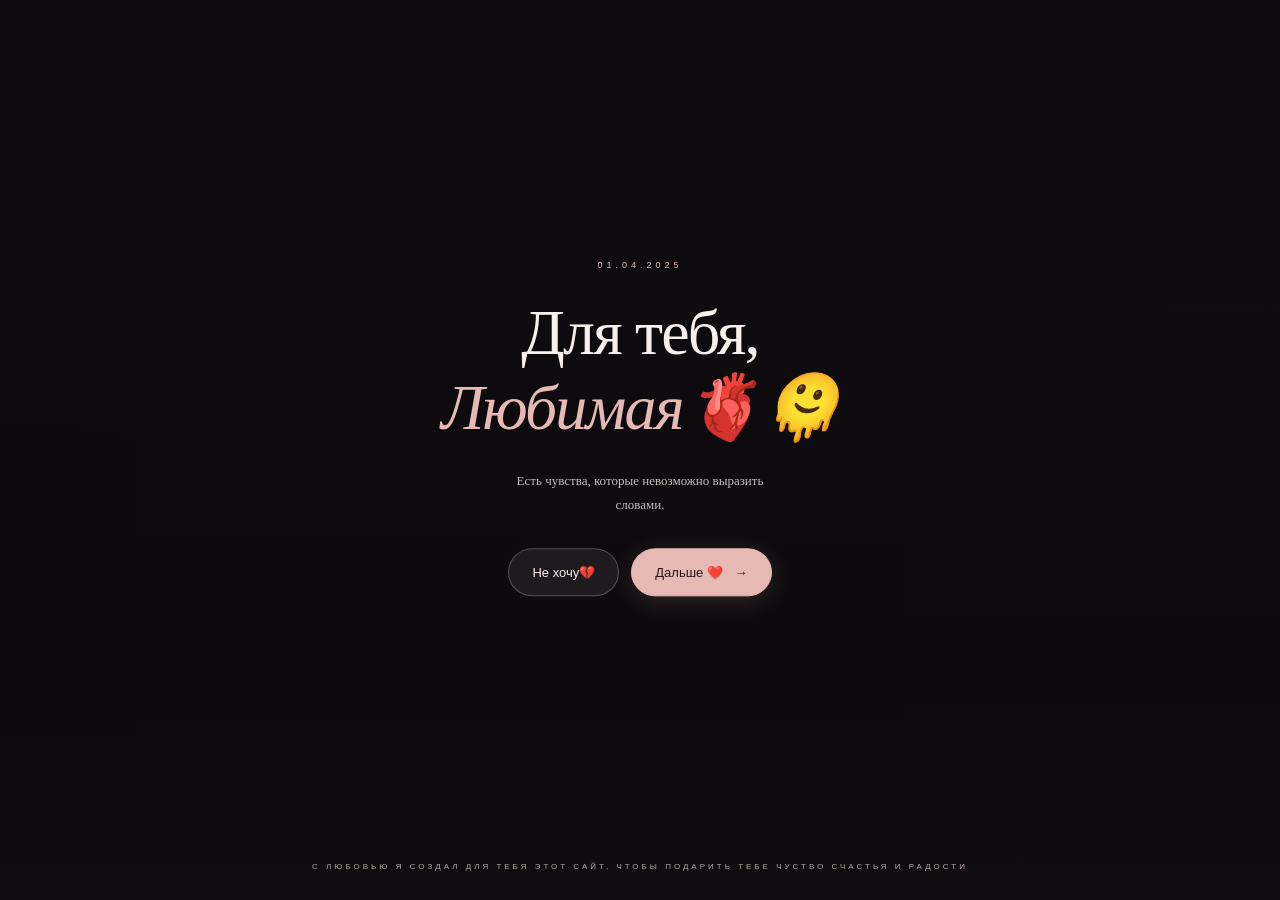
==== commit b2e178a9: "Add files via upload" ====
--- a/index.html
+++ b/index.html
@@ -1,335 +1,122 @@
-<!DOCTYPE html>
-<html lang="ru">
-<head>
-  <meta charset="UTF-8">
-  <meta name="viewport" content="width=device-width, initial-scale=1.0, maximum-scale=1.0">
-  <meta name="theme-color" content="#fdf3f5">
-
-  <title>Для Беназир ♡</title>
-
-  <link rel="preconnect" href="https://fonts.googleapis.com">
-  <link rel="preconnect" href="https://fonts.gstatic.com" crossorigin>
-
-  <link
-    href="https://fonts.googleapis.com/css2?family=Playfair+Display:ital,wght@0,500;0,600;1,500&family=Marck+Script&family=Nunito:wght@300;400;600&display=swap"
-    rel="stylesheet"
-  >
-
-  <link rel="stylesheet" href="style.css">
-</head>
-
-<body class="locked">
-
-  <div class="ambient" aria-hidden="true">
-    <span></span>
-    <span></span>
-  </div>
-
-  <!-- =====================================================
-       SCREEN 1 — ENVELOPE / LETTER
-       ===================================================== -->
-  <section id="envelope-screen">
-
-    <div class="envelope-wrap">
-
-      <div class="envelope" id="envelope">
-
-        <!-- Envelope back -->
-        <div class="env-pocket"></div>
-
-        <!-- Actual paper / folded letter -->
-        <div class="letter-sheet" id="letterSheet">
-
-          <div class="letter-center">
-            <div class="letter-content">
-              <p class="letter-small">Личное письмо</p>
-              <p class="letter-title">
-                Для Беназир <span class="heart">♡</span>
-              </p>
-            </div>
-          </div>
-
-          <!-- Folded corners -->
-          <div class="letter-fold fold-top"></div>
-          <div class="letter-fold fold-left"></div>
-          <div class="letter-fold fold-right"></div>
-          <div class="letter-fold fold-bottom"></div>
-
-        </div>
-
-        <!-- Envelope front flap -->
-        <div class="env-flap-top" id="envFlapTop"></div>
-
-        <!-- Seal / button -->
-        <button
-          class="env-seal"
-          id="openLetterBtn"
-          aria-label="Открыть письмо"
-          type="button"
-        >
-          Открыть<br>
-          письмо <span class="heart">♡</span>
-        </button>
-
-      </div>
-
-      <p class="hint" id="scrollHint">
-        Прокрути вниз, чтобы читать дальше ↓
-      </p>
-
-    </div>
-  </section>
-
-
-  <!-- =====================================================
-       NAME MODAL
-       ===================================================== -->
-  <div
-    class="modal-overlay"
-    id="nameModal"
-    aria-hidden="true"
-  >
-    <div class="modal-box">
-
-      <p class="modal-decor">♡</p>
-
-      <p class="modal-title">
-        Для кого это письмо?
-      </p>
-
-      <p class="modal-subtitle">
-        Введи своё имя
-      </p>
-
-      <input
-        type="text"
-        id="nameInput"
-        placeholder="Benazir"
-        autocomplete="off"
-        maxlength="30"
-        aria-label="Имя"
-      >
-
-      <button
-        id="submitName"
-        type="button"
-      >
-        Открыть письмо <span>♡</span>
-      </button>
-
-      <p
-        class="modal-error"
-        id="modalError"
-        aria-live="polite"
-      >
-        Кажется, это письмо не для тебя... ♡
-      </p>
-
-    </div>
-  </div>
-
-
-  <!-- =====================================================
-       MAIN LETTER CONTENT
-       ===================================================== -->
-  <main id="mainContent">
-
-    <!-- INTRO -->
-    <section class="intro" data-reveal>
-
-      <p class="intro-kicker">
-        Для тебя
-      </p>
-
-      <p>
-        Беназир, это маленькое письмо
-        я сделал специально для тебя...
-      </p>
-
-    </section>
-
-
-    <!-- =====================================================
-         PHOTO STACK STORY
-         ===================================================== -->
-    <section
-      class="photo-stack-wrapper"
-      id="photoStackWrapper"
-    >
-
-      <div class="photo-stack-sticky">
-
-        <!-- PHOTO 1 -->
-        <div
-          class="photo-card"
-          data-rot="-6"
-          style="z-index:4;"
-        >
-          <div class="photo ph-1">
-            <span class="ph-label">
-              Фото 1
-            </span>
-          </div>
-        </div>
-
-
-        <!-- PHOTO 2 -->
-        <div
-          class="photo-card"
-          data-rot="4"
-          style="z-index:3;"
-        >
-          <div class="photo ph-2">
-            <span class="ph-label">
-              Фото 2
-            </span>
-          </div>
-        </div>
-
-
-        <!-- PHOTO 3 -->
-        <div
-          class="photo-card"
-          data-rot="-4"
-          style="z-index:2;"
-        >
-          <div class="photo ph-3">
-            <span class="ph-label">
-              Фото 3
-            </span>
-          </div>
-        </div>
-
-
-        <!-- PHOTO 4 -->
-        <div
-          class="photo-card"
-          data-rot="5"
-          style="z-index:1;"
-        >
-          <div class="photo ph-4">
-            <span class="ph-label">
-              Фото 4
-            </span>
-          </div>
-        </div>
-
-
-        <!-- CAPTIONS -->
-        <p
-          class="caption"
-          data-caption="0"
-        >
-          С этого всё началось...
-        </p>
-
-        <p
-          class="caption"
-          data-caption="1"
-        >
-          Один из моих любимых моментов.
-        </p>
-
-        <p
-          class="caption"
-          data-caption="2"
-        >
-          Эту улыбку невозможно забыть.
-        </p>
-
-        <p
-          class="caption"
-          data-caption="3"
-        >
-          И это только начало нашей истории.
-        </p>
-
-      </div>
-
-    </section>
-
-
-    <!-- =====================================================
-         MUSIC
-         ===================================================== -->
-    <section
-      class="music-block"
-      data-reveal
-    >
-
-      <p class="music-label">
-        ♪ Наша песня
-      </p>
-
-      <div class="music-player">
-
-        <button
-          id="playPause"
-          class="play-btn"
-          aria-label="Воспроизвести"
-          type="button"
-        >
-          <span id="playIcon">▶</span>
-        </button>
-
-        <div class="music-info">
-          <span class="music-title">
-            Наша мелодия
-          </span>
-
-          <span class="music-hint">
-            нажми, чтобы включить
-          </span>
-        </div>
-
-      </div>
-
-      <!-- Add your MP3 here later -->
-      <audio
-        id="bgMusic"
-        loop
-        preload="none"
-      >
-        <source
-          src="audio/our-song.mp3"
-          type="audio/mpeg"
-        >
-      </audio>
-
-    </section>
-
-
-    <!-- =====================================================
-         FINAL SCREEN
-         ===================================================== -->
-    <section
-      class="final-screen"
-      data-reveal
-    >
-
-      <p class="final-heart">
-        ♡
-      </p>
-
-      <p class="final-name">
-        Беназир
-      </p>
-
-      <p class="final-thanks">
-        Спасибо, что ты есть.
-        <span class="heart">♡</span>
-      </p>
-
-      <p class="final-signature">
-        Это всего лишь маленький подарок для тебя.
-      </p>
-
-    </section>
-
-  </main>
-
-
-  <script src="script.js"></script>
-
-</body>
-</html>
+
+<!DOCTYPE html>
+<html lang="ru">
+<head>
+  <meta charset="UTF-8">
+  <meta name="viewport" content="width=device-width, initial-scale=1.0">
+  <meta name="theme-color" content="#100d10">
+  <title>Это для тебя Любимая</title>
+  <link rel="stylesheet" href="style.css">
+</head>
+<body>
+
+  <main class="hero">
+    <div class="hero-image"></div>
+    <div class="hero-shade"></div>
+
+    <div class="petals" aria-hidden="true">
+      <span>🌟</span>
+      <span>🦋</span>
+      <span>🌟</span>
+      <span>🦋</span>
+      <span>🌟</span>
+      <span>🦋</span>
+      <span>🌟</span>
+      <span>🦋</span>
+      <span>🌟</span>
+      <span>🦋</span>
+      <span>🌟</span>
+      <span>🦋</span>
+      <span>🌟</span>
+       <span>🌟</span>
+      <span>🦋</span>
+      <span>🌟</span>
+      <span>🦋</span>
+      <span>🌟</span>
+      <span>🦋</span>
+      <span>🌟</span>
+      <span>🦋</span>
+      <span>🌟</span>
+      <span>🦋</span>
+      <span>🌟</span>
+      <span>🦋</span>
+      <span>🌟</span>
+      <span>🌟</span>
+      <span>🦋</span>
+      <span>🌟</span>
+      <span>🦋</span>
+      <span>🌟</span>
+      <span>🦋</span>
+      <span>🌟</span>
+      <span>🦋</span>
+      <span>🌟</span>
+      <span>🦋</span>
+      <span>🌟</span>
+      <span>🦋</span>
+      <span>🌟</span>
+    </div>
+
+    <section class="hero-content">
+      <p class="eyebrow">01.04.2025</p>
+
+      <h1>
+        Для тебя,<br>
+        <span>Любимая🫀🫠</span>
+      </h1>
+
+      <p class="subtitle">
+        Есть чувства, которые невозможно выразить словами.
+      </p>
+
+      <div class="hero-buttons">
+        <button class="btn-no" id="noButton" type="button">
+          Не хочу💔
+        </button>
+
+        <button class="btn-yes" id="yesButton" type="button">
+          Дальше ❤️ <span>→</span>
+        </button>
+      </div>
+
+      <div class="scroll-indicator">
+        <span></span>
+      </div>
+    </section>
+
+    <p class="bottom-note">
+      С ЛЮБОВЬЮ Я СОЗДАЛ ДЛЯ ТЕБЯ ЭТОТ САЙТ,
+      ЧТОБЫ ПОДАРИТЬ ТЕБЕ ЧУСТВО СЧАСТЬЯ И РАДОСТИ
+    </p>
+  </main>
+
+  <!-- Экран ввода секретного кода -->
+  <div class="code-screen" id="codeScreen" hidden>
+    <div class="code-box">
+      <p class="code-label">ТОЛЬКО ДЛЯ ТЕБЯ, ЛЮБИМАЯ</p>
+
+      <h2>У нашей любви есть своя дата</h2>
+
+      <p class="code-hint">
+        Подсказка: день, когда в моей жизни появилась ты.
+      </p>
+
+      <input
+        type="password"
+        id="secretCode"
+        placeholder="Введи код"
+        inputmode="numeric"
+        maxlength="8"
+        autocomplete="off"
+      >
+
+      <button type="button" id="checkCode">
+        Открыть ❤️
+      </button>
+
+      <p id="codeMessage" role="status"></p>
+    </div>
+  </div>
+
+  <script src="script.js"></script>
+</body>
+</html>
--- a/style.css
+++ b/style.css
@@ -1,1699 +1,720 @@
-/* =========================================================
-   ROOT
-   ========================================================= */
-
-:root{
-  --bg: #fdf3f5;
-  --bg-deep: #fbe6ec;
-
-  --pink: #f2b9c7;
-  --pink-soft: #f7d8df;
-  --pink-deep: #e39aad;
-  --pink-darker: #d98198;
-
-  --gold: #cf9f6e;
-
-  --paper: #fffdf9;
-  --paper-shadow: rgba(91,69,80,0.20);
-
-  --text: #5b4550;
-  --text-light: #9c8891;
-
-  --white: #ffffff;
-
-  --font-heading: 'Playfair Display', serif;
-  --font-script: 'Marck Script', cursive;
-  --font-body: 'Nunito', sans-serif;
-
-  --ease: cubic-bezier(.22,1,.36,1);
-}
-
-
-/* =========================================================
-   RESET
-   ========================================================= */
-
-*{
-  box-sizing:border-box;
-  margin:0;
-  padding:0;
-}
-
-html{
-  scroll-behavior:smooth;
-}
-
-body{
-  min-height:100vh;
-
-  background:
-    radial-gradient(
-      circle at 20% 15%,
-      rgba(242,185,199,.24),
-      transparent 30%
-    ),
-    radial-gradient(
-      circle at 85% 85%,
-      rgba(207,159,110,.08),
-      transparent 25%
-    ),
-    linear-gradient(
-      180deg,
-      var(--bg),
-      var(--bg-deep)
-    );
-
-  color:var(--text);
-
-  font-family:var(--font-body);
-  font-weight:300;
-  line-height:1.7;
-
-  overflow-x:hidden;
-
-  position:relative;
-}
-
-body.locked{
-  height:100vh;
-  overflow:hidden;
-}
-
-button,
-input{
-  font:inherit;
-}
-
-button{
-  -webkit-tap-highlight-color:transparent;
-}
-
-.heart{
-  color:var(--pink-darker);
-}
-
-
-/* =========================================================
-   AMBIENT
-   ========================================================= */
-
-.ambient{
-  position:fixed;
-  inset:0;
-
-  z-index:0;
-
-  pointer-events:none;
-  overflow:hidden;
-}
-
-.ambient span{
-  position:absolute;
-
-  border-radius:50%;
-
-  filter:blur(70px);
-
-  opacity:.45;
-
-  animation:
-    ambientFloat
-    22s
-    ease-in-out
-    infinite;
-}
-
-.ambient span:nth-child(1){
-  width:340px;
-  height:340px;
-
-  background:var(--pink);
-
-  top:-120px;
-  left:-100px;
-}
-
-.ambient span:nth-child(2){
-  width:300px;
-  height:300px;
-
-  background:var(--gold);
-
-  opacity:.15;
-
-  right:-120px;
-  bottom:-100px;
-
-  animation-duration:28s;
-  animation-delay:-8s;
-}
-
-@keyframes ambientFloat{
-
-  0%,
-  100%{
-    transform:translate3d(0,0,0);
-  }
-
-  50%{
-    transform:translate3d(3%,4%,0);
-  }
-}
-
-
-/* =========================================================
-   ENVELOPE SCREEN
-   ========================================================= */
-
-#envelope-screen{
-  position:relative;
-
-  min-height:100vh;
-
-  display:flex;
-  align-items:center;
-  justify-content:center;
-
-  z-index:2;
-
-  padding:24px;
-
-  overflow:hidden;
-}
-
-.envelope-wrap{
-  width:100%;
-
-  display:flex;
-  flex-direction:column;
-  align-items:center;
-
-  gap:28px;
-}
-
-
-/* =========================================================
-   ENVELOPE
-   ========================================================= */
-
-.envelope{
-
-  position:relative;
-
-  width:min(86vw,320px);
-  height:min(58vw,212px);
-
-  transform-style:preserve-3d;
-  perspective:1400px;
-
-  opacity:0;
-
-  transform:
-    translateY(42px)
-    scale(.97);
-
-  animation:
-    envelopeIn
-    1.4s
-    var(--ease)
-    .25s
-    forwards;
-
-  transition:
-    width 1.35s var(--ease),
-    height 1.35s var(--ease),
-    transform 1.35s var(--ease);
-}
-
-@keyframes envelopeIn{
-
-  to{
-    opacity:1;
-
-    transform:
-      translateY(0)
-      scale(1);
-  }
-}
-
-
-/* =========================================================
-   ENVELOPE BACK
-   ========================================================= */
-
-.env-pocket{
-
-  position:absolute;
-  inset:0;
-
-  border-radius:12px;
-
-  background:
-    linear-gradient(
-      155deg,
-      #f4becb,
-      var(--pink-deep)
-    );
-
-  box-shadow:
-    0 30px 70px -24px
-    rgba(217,129,152,.60);
-
-  z-index:1;
-
-  overflow:hidden;
-
-  transition:
-    opacity 1.2s var(--ease);
-}
-
-
-/* subtle envelope paper detail */
-
-.env-pocket::before{
-  content:"";
-
-  position:absolute;
-  inset:0;
-
-  background:
-    linear-gradient(
-      145deg,
-      rgba(255,255,255,.18),
-      transparent 40%
-    );
-
-  pointer-events:none;
-}
-
-.env-pocket::after{
-  content:"";
-
-  position:absolute;
-
-  width:100%;
-  height:100%;
-
-  left:0;
-  top:0;
-
-  background:
-    linear-gradient(
-      35deg,
-      transparent 48%,
-      rgba(255,255,255,.12) 49%,
-      transparent 51%
-    ),
-    linear-gradient(
-      -35deg,
-      transparent 48%,
-      rgba(255,255,255,.10) 49%,
-      transparent 51%
-    );
-
-  opacity:.45;
-
-  pointer-events:none;
-}
-
-
-/* =========================================================
-   ENVELOPE TOP FLAP
-   ========================================================= */
-
-.env-flap-top{
-
-  position:absolute;
-
-  left:0;
-  top:0;
-
-  width:100%;
-  height:57%;
-
-  background:
-    linear-gradient(
-      200deg,
-      var(--pink-deep),
-      var(--pink-darker)
-    );
-
-  clip-path:
-    polygon(
-      0 0,
-      100% 0,
-      50% 100%
-    );
-
-  transform-origin:
-    50% 0%;
-
-  transition:
-    transform
-    1.25s
-    var(--ease);
-
-  z-index:5;
-
-  filter:
-    drop-shadow(
-      0 6px 10px
-      rgba(0,0,0,.08)
-    );
-}
-
-
-/* =========================================================
-   LETTER SHEET
-   ========================================================= */
-
-.letter-sheet{
-
-  position:absolute;
-
-  left:12%;
-  top:12%;
-
-  width:76%;
-  height:76%;
-
-  border-radius:5px;
-
-  background:
-    linear-gradient(
-      145deg,
-      #fffefa,
-      #fffaf7
-    );
-
-  box-shadow:
-    0 14px 35px
-    rgba(91,69,80,.16);
-
-  z-index:2;
-
-  overflow:visible;
-
-  transform-origin:center center;
-
-  transform:
-    translateY(5px)
-    scale(.97);
-
-  transition:
-    left 1.4s var(--ease),
-    top 1.4s var(--ease),
-    width 1.4s var(--ease),
-    height 1.4s var(--ease),
-    transform 1.4s var(--ease),
-    box-shadow 1.2s ease;
-}
-
-
-/* =========================================================
-   CENTER OF LETTER
-   ========================================================= */
-
-.letter-center{
-
-  position:absolute;
-  inset:0;
-
-  border-radius:5px;
-
-  background:
-    linear-gradient(
-      180deg,
-      rgba(255,255,255,.96),
-      rgba(255,250,247,.98)
-    );
-
-  overflow:hidden;
-}
-
-.letter-center::after{
-
-  content:"";
-
-  position:absolute;
-  inset:12px;
-
-  border:
-    1px
-    solid
-    rgba(217,129,152,.14);
-
-  border-radius:3px;
-
-  pointer-events:none;
-}
-
-
-/* =========================================================
-   LETTER CONTENT
-   ========================================================= */
-
-.letter-content{
-
-  position:absolute;
-
-  left:20px;
-  right:20px;
-  top:50%;
-
-  transform:
-    translateY(-50%);
-
-  text-align:center;
-
-  opacity:.92;
-}
-
-.letter-small{
-
-  font-size:10px;
-
-  letter-spacing:.14em;
-
-  text-transform:uppercase;
-
-  color:var(--text-light);
-
-  margin-bottom:7px;
-}
-
-.letter-title{
-
-  font-family:var(--font-script);
-
-  font-size:clamp(
-    24px,
-    6vw,
-    32px
-  );
-
-  color:var(--pink-darker);
-}
-
-
-/* =========================================================
-   FOLD PIECES
-   ========================================================= */
-
-.letter-fold{
-
-  position:absolute;
-
-  background:
-    linear-gradient(
-      145deg,
-      #fffdfb,
-      #fdf3f2
-    );
-
-  z-index:4;
-
-  transition:
-    transform
-    1.35s
-    var(--ease),
-    opacity
-    .8s
-    ease;
-}
-
-
-/* TOP FOLD */
-
-.fold-top{
-
-  left:0;
-  top:0;
-
-  width:100%;
-  height:50%;
-
-  clip-path:
-    polygon(
-      0 0,
-      100% 0,
-      50% 100%
-    );
-
-  transform-origin:
-    50% 0%;
-}
-
-
-/* LEFT FOLD */
-
-.fold-left{
-
-  left:0;
-  top:0;
-
-  width:50%;
-  height:100%;
-
-  clip-path:
-    polygon(
-      0 0,
-      100% 50%,
-      0 100%
-    );
-
-  transform-origin:
-    0 50%;
-}
-
-
-/* RIGHT FOLD */
-
-.fold-right{
-
-  right:0;
-  top:0;
-
-  width:50%;
-  height:100%;
-
-  clip-path:
-    polygon(
-      100% 0,
-      0 50%,
-      100% 100%
-    );
-
-  transform-origin:
-    100% 50%;
-}
-
-
-/* BOTTOM FOLD */
-
-.fold-bottom{
-
-  left:0;
-  bottom:0;
-
-  width:100%;
-  height:50%;
-
-  clip-path:
-    polygon(
-      0 100%,
-      100% 100%,
-      50% 0
-    );
-
-  transform-origin:
-    50% 100%;
-}
-
-
-/* =========================================================
-   FIRST STEP — ONLY TOP FLAP OPENS
-   ========================================================= */
-
-.envelope.stage-top .env-flap-top{
-
-  transform:
-    rotateX(-168deg);
-}
-
-
-/* =========================================================
-   FULL OPEN
-   ========================================================= */
-
-.envelope.full-open{
-
-  width:min(84vw,400px);
-  height:min(124vw,520px);
-
-  transform:
-    translateY(0)
-    scale(1);
-}
-
-
-.envelope.full-open .env-flap-top{
-
-  transform:
-    rotateX(-168deg);
-
-  opacity:0;
-
-  pointer-events:none;
-}
-
-
-.envelope.full-open .env-pocket{
-
-  opacity:0;
-
-  pointer-events:none;
-}
-
-
-.envelope.full-open .letter-sheet{
-
-  left:0;
-  top:0;
-
-  width:100%;
-  height:100%;
-
-  transform:
-    translateY(0)
-    scale(1);
-
-  border-radius:8px;
-
-  box-shadow:
-    0 30px 70px
-    rgba(91,69,80,.16);
-
-  z-index:8;
-}
-
-
-/* =========================================================
-   OPEN THE LETTER FOLDS
-   ========================================================= */
-
-.envelope.full-open .fold-top{
-
-  transform:
-    rotateX(-180deg)
-    translateY(-2%);
-
-  opacity:.1;
-}
-
-
-.envelope.full-open .fold-left{
-
-  transform:
-    rotateY(-180deg)
-    translateX(-3%);
-
-  opacity:.1;
-}
-
-
-.envelope.full-open .fold-right{
-
-  transform:
-    rotateY(180deg)
-    translateX(3%);
-
-  opacity:.1;
-}
-
-
-.envelope.full-open .fold-bottom{
-
-  transform:
-    rotateX(180deg)
-    translateY(2%);
-
-  opacity:.1;
-}
-
-
-/* =========================================================
-   SEAL
-   ========================================================= */
-
-.env-seal{
-
-  position:absolute;
-
-  left:50%;
-  top:50%;
-
-  transform:
-    translate(-50%,-50%);
-
-  width:84px;
-  height:84px;
-
-  border:none;
-  border-radius:50%;
-
-  background:
-    radial-gradient(
-      circle at 35% 28%,
-      #f8dce4,
-      var(--pink-darker)
-    );
-
-  color:#fff;
-
-  font-family:var(--font-body);
-
-  font-size:11px;
-  font-weight:600;
-
-  line-height:1.35;
-
-  letter-spacing:.03em;
-
-  cursor:pointer;
-
-  z-index:7;
-
-  box-shadow:
-    0 10px 24px -7px
-    rgba(217,129,152,.72),
-
-    inset
-    0 2px 4px
-    rgba(255,255,255,.45);
-
-  transition:
-    transform .35s var(--ease),
-    opacity .55s ease,
-    box-shadow .35s ease;
-}
-
-.env-seal::after{
-
-  content:"";
-
-  position:absolute;
-
-  inset:-5px;
-
-  border:
-    1px
-    solid
-    rgba(255,255,255,.3);
-
-  border-radius:50%;
-}
-
-.env-seal:hover{
-
-  transform:
-    translate(-50%,-50%)
-    scale(1.06);
-
-  box-shadow:
-    0 14px 30px -8px
-    rgba(217,129,152,.78),
-
-    inset
-    0 2px 4px
-    rgba(255,255,255,.5);
-}
-
-.env-seal:active{
-
-  transform:
-    translate(-50%,-50%)
-    scale(.97);
-}
-
-
-/* seal disappears after full opening */
-
-.envelope.full-open .env-seal{
-
-  opacity:0;
-
-  transform:
-    translate(-50%,-50%)
-    scale(.5);
-
-  pointer-events:none;
-}
-
-
-/* =========================================================
-   HINT
-   ========================================================= */
-
-.hint{
-
-  font-size:13px;
-
-  color:var(--text-light);
-
-  letter-spacing:.02em;
-
-  opacity:0;
-
-  transition:
-    opacity .8s ease;
-}
-
-#envelope-screen.finished .hint{
-
-  opacity:1;
-
-  animation:
-    hintPulse
-    3s
-    ease-in-out
-    infinite;
-}
-
-@keyframes hintPulse{
-
-  0%,
-  100%{
-    opacity:.45;
-  }
-
-  50%{
-    opacity:1;
-  }
-}
-
-
-/* =========================================================
-   NAME MODAL
-   ========================================================= */
-
-.modal-overlay{
-
-  position:fixed;
-  inset:0;
-
-  z-index:50;
-
-  display:flex;
-  align-items:center;
-  justify-content:center;
-
-  padding:24px;
-
-  background:
-    rgba(91,69,80,.22);
-
-  backdrop-filter:
-    blur(9px);
-
-  -webkit-backdrop-filter:
-    blur(9px);
-
-  opacity:0;
-
-  visibility:hidden;
-
-  pointer-events:none;
-
-  transition:
-    opacity .45s ease,
-    visibility .45s ease;
-}
-
-.modal-overlay.visible{
-
-  opacity:1;
-
-  visibility:visible;
-
-  pointer-events:auto;
-}
-
-
-.modal-box{
-
-  width:100%;
-  max-width:360px;
-
-  padding:38px 30px 32px;
-
-  text-align:center;
-
-  background:
-    linear-gradient(
-      180deg,
-      #fffefa,
-      #fff8f7
-    );
-
-  border:
-    1px
-    solid
-    rgba(217,129,152,.12);
-
-  border-radius:22px;
-
-  box-shadow:
-    0 30px 70px -24px
-    rgba(91,69,80,.38);
-
-  transform:
-    translateY(22px)
-    scale(.96);
-
-  transition:
-    transform .55s var(--ease);
-}
-
-.modal-overlay.visible .modal-box{
-
-  transform:
-    translateY(0)
-    scale(1);
-}
-
-
-.modal-decor{
-
-  font-family:var(--font-script);
-
-  font-size:32px;
-
-  line-height:1;
-
-  color:var(--pink);
-
-  margin-bottom:12px;
-}
-
-
-.modal-title{
-
-  font-family:var(--font-heading);
-
-  font-size:21px;
-
-  color:var(--text);
-
-  margin-bottom:4px;
-}
-
-
-.modal-subtitle{
-
-  font-size:13px;
-
-  color:var(--text-light);
-
-  margin-bottom:20px;
-}
-
-
-#nameInput{
-
-  width:100%;
-
-  border:
-    1px
-    solid
-    rgba(227,154,173,.65);
-
-  background:#fff;
-
-  border-radius:999px;
-
-  padding:
-    13px
-    20px;
-
-  font-family:var(--font-body);
-
-  font-size:15px;
-
-  color:var(--text);
-
-  text-align:center;
-
-  outline:none;
-
-  transition:
-    border-color .25s ease,
-    box-shadow .25s ease;
-}
-
-#nameInput:focus{
-
-  border-color:
-    var(--pink-darker);
-
-  box-shadow:
-    0 0 0 4px
-    rgba(217,129,152,.10);
-}
-
-#nameInput::placeholder{
-
-  color:var(--text-light);
-}
-
-
-#submitName{
-
-  margin-top:18px;
-
-  width:100%;
-
-  border:none;
-
-  background:
-    linear-gradient(
-      135deg,
-      var(--pink),
-      var(--pink-deep)
-    );
-
-  color:#fff;
-
-  font-family:var(--font-body);
-
-  font-weight:600;
-
-  font-size:14px;
-
-  padding:13px 20px;
-
-  border-radius:999px;
-
-  cursor:pointer;
-
-  box-shadow:
-    0 12px 26px -10px
-    rgba(217,129,152,.70);
-
-  transition:
-    transform .25s var(--ease),
-    box-shadow .25s ease;
-}
-
-#submitName:hover{
-
-  transform:
-    translateY(-2px);
-
-  box-shadow:
-    0 16px 30px -10px
-    rgba(217,129,152,.76);
-}
-
-#submitName:active{
-
-  transform:
-    translateY(0)
-    scale(.98);
-}
-
-
-.modal-error{
-
-  margin-top:16px;
-
-  font-family:var(--font-script);
-
-  font-size:17px;
-
-  color:var(--pink-darker);
-
-  opacity:0;
-
-  max-height:0;
-
-  overflow:hidden;
-
-  transform:translateY(-4px);
-
-  transition:
-    opacity .35s ease,
-    max-height .35s ease,
-    transform .35s ease;
-}
-
-.modal-error.show{
-
-  opacity:1;
-
-  max-height:60px;
-
-  transform:translateY(0);
-}
-
-
-/* =========================================================
-   MAIN CONTENT
-   ========================================================= */
-
-#mainContent{
-
-  position:relative;
-
-  z-index:1;
-}
-
-[data-reveal]{
-
-  opacity:0;
-
-  transform:
-    translateY(28px);
-
-  transition:
-    opacity 1s var(--ease),
-    transform 1s var(--ease);
-}
-
-[data-reveal].visible{
-
-  opacity:1;
-
-  transform:
-    translateY(0);
-}
-
-
-/* =========================================================
-   INTRO
-   ========================================================= */
-
-.intro{
-
-  max-width:560px;
-
-  margin:0 auto;
-
-  padding:
-    18vh
-    28px
-    14vh;
-
-  text-align:center;
-}
-
-.intro-kicker{
-
-  font-size:11px;
-
-  letter-spacing:.16em;
-
-  text-transform:uppercase;
-
-  color:var(--pink-darker);
-
-  margin-bottom:14px;
-}
-
-.intro p:not(.intro-kicker){
-
-  font-family:var(--font-heading);
-
-  font-style:italic;
-
-  font-size:
-    clamp(
-      19px,
-      3vw,
-      25px
-    );
-
-  color:var(--text);
-
-  line-height:1.75;
-}
-
-
-/* =========================================================
-   PHOTO STACK
-   ========================================================= */
-
-.photo-stack-wrapper{
-
-  position:relative;
-
-  height:400vh;
-}
-
-.photo-stack-sticky{
-
-  position:sticky;
-
-  top:0;
-
-  height:100vh;
-
-  display:flex;
-
-  align-items:center;
-  justify-content:center;
-
-  overflow:hidden;
-}
-
-
-.photo-card{
-
-  position:absolute;
-
-  width:min(72vw,300px);
-
-  height:min(86vw,360px);
-
-  will-change:
-    transform,
-    opacity;
-
-  transition:
-    filter .4s ease;
-}
-
-
-.photo{
-
-  width:100%;
-  height:100%;
-
-  position:relative;
-
-  display:flex;
-
-  align-items:center;
-  justify-content:center;
-
-  padding:
-    14px
-    14px
-    34px;
-
-  border-radius:7px;
-
-  background:
-    var(--paper);
-
-  box-shadow:
-    0 26px 50px -18px
-    rgba(91,69,80,.35);
-
-  overflow:hidden;
-}
-
-
-.photo::before{
-
-  content:"";
-
-  position:absolute;
-
-  inset:14px;
-
-  border-radius:3px;
-
-  opacity:.72;
-
-  background:
-    linear-gradient(
-      160deg,
-      var(--pink-deep),
-      var(--pink) 60%,
-      var(--bg-deep)
-    );
-}
-
-
-/* placeholder variations */
-
-.ph-2::before{
-
-  background:
-    linear-gradient(
-      160deg,
-      var(--gold),
-      var(--pink) 55%,
-      var(--bg-deep)
-    );
-}
-
-.ph-3::before{
-
-  background:
-    linear-gradient(
-      200deg,
-      var(--pink),
-      var(--pink-darker) 60%,
-      var(--bg-deep)
-    );
-}
-
-.ph-4::before{
-
-  background:
-    linear-gradient(
-      200deg,
-      var(--pink-deep),
-      var(--gold) 70%,
-      var(--bg-deep)
-    );
-}
-
-
-.ph-label{
-
-  position:relative;
-
-  z-index:1;
-
-  font-size:13px;
-
-  letter-spacing:.05em;
-
-  color:
-    rgba(255,255,255,.90);
-
-  text-transform:uppercase;
-}
-
-
-/*
-  LATER replace the placeholder with a real image.
-
-  Example:
-
-  .ph-1::before{
-    background-image:url("images/photo1.jpg");
-    background-size:cover;
-    background-position:center;
-  }
-*/
-
-
-.caption{
-
-  position:absolute;
-
-  bottom:8%;
-
-  left:50%;
-
-  transform:
-    translateX(-50%);
-
-  width:82%;
-
-  text-align:center;
-
-  font-family:var(--font-script);
-
-  font-size:
-    clamp(
-      18px,
-      3vw,
-      22px
-    );
-
-  color:var(--text);
-
-  opacity:0;
-
-  pointer-events:none;
-
-  transition:
-    opacity .35s ease;
-}
-
-
-/* =========================================================
-   MUSIC
-   ========================================================= */
-
-.music-block{
-
-  max-width:420px;
-
-  margin:0 auto;
-
-  padding:
-    12vh
-    28px;
-
-  text-align:center;
-}
-
-.music-label{
-
-  font-family:var(--font-heading);
-
-  font-style:italic;
-
-  font-size:19px;
-
-  color:var(--text);
-
-  margin-bottom:22px;
-}
-
-.music-player{
-
-  display:flex;
-
-  align-items:center;
-
-  justify-content:center;
-
-  gap:16px;
-}
-
-
-.play-btn{
-
-  flex:0 0 auto;
-
-  width:62px;
-  height:62px;
-
-  border:none;
-
-  border-radius:50%;
-
-  background:
-    linear-gradient(
-      135deg,
-      var(--pink),
-      var(--pink-deep)
-    );
-
-  color:#fff;
-
-  font-size:18px;
-
-  cursor:pointer;
-
-  box-shadow:
-    0 14px 30px -10px
-    rgba(217,129,152,.65);
-
-  transition:
-    transform .3s var(--ease),
-    box-shadow .3s ease;
-}
-
-.play-btn:hover{
-
-  transform:
-    scale(1.06);
-
-  box-shadow:
-    0 18px 34px -10px
-    rgba(217,129,152,.76);
-}
-
-.play-btn.playing{
-
-  animation:
-    musicPulse
-    1.8s
-    ease-in-out
-    infinite;
-}
-
-@keyframes musicPulse{
-
-  0%,
-  100%{
-    box-shadow:
-      0 14px 30px -10px
-      rgba(217,129,152,.65);
-  }
-
-  50%{
-    box-shadow:
-      0 14px 38px -6px
-      rgba(217,129,152,.90);
-  }
-}
-
-
-.music-info{
-
-  display:flex;
-
-  flex-direction:column;
-
-  align-items:flex-start;
-
-  text-align:left;
-}
-
-.music-title{
-
-  font-family:var(--font-heading);
-
-  font-size:16px;
-
-  color:var(--text);
-}
-
-.music-hint{
-
-  margin-top:2px;
-
-  font-size:12px;
-
-  color:var(--text-light);
-}
-
-
-/* =========================================================
-   FINAL SCREEN
-   ========================================================= */
-
-.final-screen{
-
-  min-height:70vh;
-
-  display:flex;
-
-  flex-direction:column;
-
-  align-items:center;
-  justify-content:center;
-
-  text-align:center;
-
-  padding:
-    10vh
-    28px
-    16vh;
-}
-
-
-.final-heart{
-
-  font-family:var(--font-script);
-
-  font-size:28px;
-
-  color:var(--pink);
-
-  margin-bottom:8px;
-}
-
-
-.final-name{
-
-  font-family:var(--font-script);
-
-  font-size:
-    clamp(
-      40px,
-      8vw,
-      58px
-    );
-
-  color:var(--pink-darker);
-
-  margin-bottom:14px;
-}
-
-
-.final-thanks{
-
-  font-family:var(--font-heading);
-
-  font-style:italic;
-
-  font-size:
-    clamp(
-      20px,
-      3.4vw,
-      26px
-    );
-
-  color:var(--text);
-
-  margin-bottom:18px;
-}
-
-.final-signature{
-
-  font-size:13.5px;
-
-  color:var(--text-light);
-
-  letter-spacing:.02em;
-}
-
-
-/* =========================================================
-   MOBILE
-   ========================================================= */
-
-@media (max-width:480px){
-
-  .modal-box{
-
-    padding:
-      30px
-      22px;
-  }
-
-  .intro{
-
-    padding:
-      14vh
-      22px
-      10vh;
-  }
-
-  .env-seal{
-
-    width:80px;
-    height:80px;
-  }
-
-  .letter-title{
-
-    font-size:25px;
-  }
-
-  .music-player{
-
-    gap:13px;
-  }
-}
-
-
-/* =========================================================
-   REDUCED MOTION
-   ========================================================= */
-
-@media (prefers-reduced-motion:reduce){
-
-  *,
-  *::before,
-  *::after{
-
-    animation-duration:.001ms !important;
-
-    animation-iteration-count:1 !important;
-
-    transition-duration:.001ms !important;
-
-    scroll-behavior:auto !important;
-  }
-}
+
+* {
+  margin: 0;
+  padding: 0;
+  box-sizing: border-box;
+}
+
+html,
+body {
+  width: 100%;
+  min-height: 100%;
+  background: #100d10;
+}
+
+body {
+  font-family: "Segoe UI", sans-serif;
+  color: #f8f0ec;
+  overflow-x: hidden;
+}
+
+.hero {
+  position: relative;
+  width: 100%;
+  height: 100svh;
+  min-height: 620px;
+  overflow: hidden;
+  isolation: isolate;
+  background: #100d10;
+}
+
+.hero-image {
+  position: absolute;
+  inset: -3%;
+  z-index: -3;
+
+  background-image: url("./backgrounds/hero-bg.jpg");
+  background-size: cover;
+  background-position: center;
+  background-repeat: no-repeat;
+
+  filter: brightness(0.48) saturate(0.85);
+  transform: scale(1.04);
+}
+
+.hero-shade {
+  position: absolute;
+  inset: 0;
+  z-index: -2;
+  background:
+    linear-gradient(
+      180deg,
+      rgba(12, 9, 12, 0.22) 0%,
+      rgba(12, 9, 12, 0.12) 35%,
+      rgba(12, 9, 12, 0.72) 75%,
+      #100d10 100%
+    ),
+    linear-gradient(
+      90deg,
+      rgba(12, 9, 12, 0.42),
+      transparent 100%
+    );
+}
+
+.hero-content {
+  position: absolute;
+  top: 42%;
+  left: 0;
+  width: 100%;
+  padding: 0 27px;
+  transform: translateY(-35%);
+  text-align: center;
+  animation: appear 1.8s ease both;
+}
+
+.eyebrow {
+  margin-bottom: 26px;
+  color: #d8b9b0;
+  font-size: 9px;
+  letter-spacing: 4px;
+}
+
+h1 {
+  font-family: Georgia, "Times New Roman", serif;
+  font-weight: 400;
+  font-size: clamp(42px, 12vw, 64px);
+  line-height: 1.17;
+  letter-spacing: -1.8px;
+}
+
+h1 span {
+  color: #e7b9b5;
+  font-style: italic;
+}
+
+
+.subtitle {
+  max-width: 280px;
+  margin: 23px auto 0;
+  color: rgba(255, 245, 242, 0.76);
+  font-family: "Cormorant Garamond", Georgia, serif;
+  font-size: 13px;
+  line-height: 1.9;
+  font-weight: 400;
+}
+
+
+.bottom-note {
+  position: absolute;
+  bottom: 29px;
+  left: 0;
+  width: 100%;
+  text-align: center;
+  font-size: 8px;
+  letter-spacing: 3px;
+  color: rgba(245, 222, 216, 0.72);
+}
+
+/* Гулбаргҳои оҳиста афтанда */
+
+.petals {
+  position: absolute;
+  inset: 0;
+  z-index: -1;
+  overflow: hidden;
+  pointer-events: none;
+}
+
+.petals span {
+  position: absolute;
+  top: -10%;
+  left: var(--x, 50%);
+  color: #f1d4d4;
+  font-size: var(--size, 14px);
+  opacity: 0;
+  text-shadow: 0 0 12px rgba(255, 220, 225, 0.3);
+  animation: falling var(--speed, 15s) linear infinite;
+  animation-delay: var(--delay, 0s);
+}
+
+.petals span:nth-child(1)  { --x: 8%;  --size: 12px; --speed: 17s; --delay: -9s; }
+.petals span:nth-child(2)  { --x: 22%; --size: 17px; --speed: 21s; --delay: -4s; }
+.petals span:nth-child(3)  { --x: 35%; --size: 10px; --speed: 16s; --delay: -13s; }
+.petals span:nth-child(4)  { --x: 48%; --size: 15px; --speed: 20s; --delay: -7s; }
+.petals span:nth-child(5)  { --x: 61%; --size: 11px; --speed: 18s; --delay: -15s; }
+.petals span:nth-child(6)  { --x: 74%; --size: 16px; --speed: 23s; --delay: -2s; }
+.petals span:nth-child(7)  { --x: 89%; --size: 12px; --speed: 19s; --delay: -11s; }
+.petals span:nth-child(8)  { --x: 15%; --size: 9px;  --speed: 22s; --delay: -18s; }
+.petals span:nth-child(9)  { --x: 42%; --size: 13px; --speed: 24s; --delay: -5s; }
+.petals span:nth-child(10) { --x: 68%; --size: 10px; --speed: 17s; --delay: -12s; }
+.petals span:nth-child(11) { --x: 82%; --size: 14px; --speed: 21s; --delay: -8s; }
+.petals span:nth-child(12) { --x: 55%; --size: 9px;  --speed: 19s; --delay: -16s; }
+
+@keyframes falling {
+  0% {
+    transform: translate3d(0, -5vh, 0) rotate(0deg);
+    opacity: 0;
+  }
+
+  12% {
+    opacity: 0.65;
+  }
+
+  50% {
+    transform: translate3d(35px, 50vh, 0) rotate(180deg);
+    opacity: 0.55;
+  }
+
+  88% {
+    opacity: 0.3;
+  }
+
+  100% {
+    transform: translate3d(-25px, 115vh, 0) rotate(360deg);
+    opacity: 0;
+  }
+}
+
+@keyframes atmosphere {
+  from {
+    transform: scale(1.04) translateY(0);
+  }
+
+  to {
+    transform: scale(1.12) translateY(-8px);
+  }
+}
+
+@keyframes appear {
+  from {
+    opacity: 0;
+    transform: translateY(-25%);
+  }
+
+  to {
+    opacity: 1;
+    transform: translateY(-35%);
+  }
+}
+
+@media (max-height: 680px) {
+  .hero-content {
+    top: 40%;
+  }
+
+  h1 {
+    font-size: 43px;
+  }
+
+  .eyebrow {
+    margin-bottom: 18px;
+  }
+
+  .subtitle {
+    margin-top: 15px;
+  }
+}
+
+@media (prefers-reduced-motion: reduce) {
+  *,
+  *::before,
+  *::after {
+    animation-duration: 0.01ms !important;
+    animation-iteration-count: 1 !important;
+  }
+}
+
+
+.hero-buttons {
+  display: flex;
+  justify-content: center;
+  align-items: center;
+  gap: 12px;
+  margin-top: 30px;
+  position: relative;
+}
+
+.hero-buttons button {
+  min-height: 48px;
+  padding: 0 23px;
+  border-radius: 50px;
+  font-size: 13px;
+  font-family: inherit;
+  cursor: pointer;
+  -webkit-tap-highlight-color: transparent;
+}
+
+.btn-no {
+  position: relative;
+  color: #f8e9e8;
+  background: rgba(255, 255, 255, 0.07);
+  border: 1px solid rgba(255, 255, 255, 0.24);
+  transition: left 0.2s ease, top 0.2s ease;
+}
+
+.btn-yes {
+  color: #27151a;
+  background: #e7b9b5;
+  border: 1px solid #e7b9b5;
+  box-shadow: 0 5px 25px rgba(231, 185, 181, 0.16);
+}
+
+.btn-yes span {
+  margin-left: 8px;
+}
+
+
+/* ===== ROMANTIC SECRET CODE SCREEN ===== */
+
+.code-screen[hidden] {
+  display: none !important;
+}
+
+.code-screen {
+  position: fixed;
+  inset: 0;
+  z-index: 2000;
+  display: flex;
+  align-items: center;
+  justify-content: center;
+  padding: 24px;
+  overflow: hidden;
+  background:
+    radial-gradient(ellipse at 50% 35%,
+      rgba(113, 45, 71, 0.32), transparent 58%),
+    linear-gradient(145deg, #100b10, #1b1019 55%, #0b090d);
+  animation: codeBackgroundIn 0.8s ease both;
+}
+
+.code-screen::before,
+.code-screen::after {
+  content: "";
+  position: absolute;
+  width: 240px;
+  height: 240px;
+  border-radius: 50%;
+  filter: blur(75px);
+  pointer-events: none;
+}
+
+.code-screen::before {
+  top: 8%;
+  left: -110px;
+  background: rgba(174, 79, 112, 0.20);
+}
+
+.code-screen::after {
+  right: -120px;
+  bottom: 5%;
+  background: rgba(119, 54, 89, 0.20);
+}
+
+.code-box {
+  position: relative;
+  z-index: 1;
+  width: 100%;
+  max-width: 390px;
+  padding: 42px 25px 35px;
+  text-align: center;
+  border: 1px solid rgba(245, 190, 205, 0.20);
+  border-radius: 28px;
+  background: linear-gradient(
+    145deg,
+    rgba(255, 255, 255, 0.075),
+    rgba(255, 255, 255, 0.018)
+  );
+  box-shadow:
+    0 25px 80px rgba(0, 0, 0, 0.42),
+    inset 0 1px 0 rgba(255, 255, 255, 0.08),
+    0 0 45px rgba(190, 91, 128, 0.07);
+  backdrop-filter: blur(20px);
+  -webkit-backdrop-filter: blur(20px);
+  animation: codeCardIn 0.9s cubic-bezier(.2, .8, .2, 1) both;
+}
+
+.code-box::before {
+  content: "♡";
+  display: flex;
+  align-items: center;
+  justify-content: center;
+  width: 58px;
+  height: 58px;
+  margin: 0 auto 25px;
+  border: 1px solid rgba(244, 183, 200, 0.35);
+  border-radius: 50%;
+  color: #f1b8c9;
+  font-family: Georgia, serif;
+  font-size: 34px;
+  box-shadow: 0 0 35px rgba(222, 127, 159, 0.12);
+  animation: heartGlow 3s ease-in-out infinite;
+}
+
+.code-label {
+  margin-bottom: 17px;
+  color: #dca8b9;
+  font-size: 9px;
+  font-weight: 500;
+  letter-spacing: 3px;
+  line-height: 1.8;
+}
+
+.code-box h2 {
+  margin: 0 0 15px;
+  color: #fff2f5;
+  font-family: Georgia, "Times New Roman", serif;
+  font-size: clamp(27px, 7vw, 34px);
+  font-weight: 400;
+  line-height: 1.25;
+  letter-spacing: -0.7px;
+}
+
+.code-hint {
+  margin: 0 auto 28px;
+  color: rgba(255, 233, 239, 0.68);
+  font-size: 12px;
+  line-height: 1.8;
+}
+
+#secretCode {
+  display: block;
+  width: 100%;
+  height: 56px;
+  margin: 0 0 15px;
+  padding: 0 18px;
+  outline: none;
+  border: 1px solid rgba(231, 174, 193, 0.25);
+  border-radius: 15px;
+  background: rgba(9, 7, 10, 0.40);
+  color: #fff0f4;
+  font-family: "Segoe UI", sans-serif;
+  font-size: 17px;
+  letter-spacing: 6px;
+  text-align: center;
+  transition: border-color 0.3s ease, box-shadow 0.3s ease;
+}
+
+#secretCode::placeholder {
+  color: rgba(255, 229, 237, 0.35);
+  font-size: 12px;
+  letter-spacing: 1px;
+}
+
+#secretCode:focus {
+  border-color: rgba(238, 166, 190, 0.75);
+  box-shadow: 0 0 0 4px rgba(218, 127, 159, 0.09);
+}
+
+#checkCode {
+  display: flex;
+  align-items: center;
+  justify-content: center;
+  gap: 9px;
+  width: 100%;
+  min-height: 54px;
+  padding: 14px 20px;
+  border: 1px solid rgba(255, 226, 235, 0.35);
+  border-radius: 15px;
+  background: linear-gradient(135deg, #e8b6c6, #c7829b);
+  color: #26131b;
+  font-family: "Segoe UI", sans-serif;
+  font-size: 13px;
+  font-weight: 600;
+  letter-spacing: 0.5px;
+  cursor: pointer;
+  box-shadow: 0 8px 28px rgba(195, 106, 140, 0.18);
+  transition: transform 0.25s ease, box-shadow 0.25s ease;
+}
+
+#checkCode:active {
+  transform: scale(0.97);
+  box-shadow: 0 3px 15px rgba(195, 106, 140, 0.15);
+}
+
+#codeMessage {
+  min-height: 22px;
+  margin-top: 17px;
+  color: #f0b7ca;
+  font-size: 12px;
+  line-height: 1.7;
+}
+
+@keyframes codeBackgroundIn {
+  from { opacity: 0; }
+  to { opacity: 1; }
+}
+
+@keyframes codeCardIn {
+  from {
+    opacity: 0;
+    transform: translateY(22px) scale(0.97);
+  }
+  to {
+    opacity: 1;
+    transform: translateY(0) scale(1);
+  }
+}
+
+@keyframes heartGlow {
+  0%, 100% {
+    box-shadow: 0 0 20px rgba(222, 127, 159, 0.08);
+    transform: scale(1);
+  }
+  50% {
+    box-shadow: 0 0 32px rgba(222, 127, 159, 0.24);
+    transform: scale(1.04);
+  }
+}
+
+@media (max-height: 650px) {
+  .code-box {
+    padding: 24px 22px 18px;
+  }
+
+  .code-box::before {
+    width: 42px;
+    height: 42px;
+    margin-bottom: 14px;
+    font-size: 27px;
+  }
+
+  .code-label {
+    margin-bottom: 10px;
+  }
+
+  .code-box h2 {
+    font-size: 27px;
+  }
+
+  .code-hint {
+    margin-bottom: 18px;
+  }
+}
+
+@media (prefers-reduced-motion: reduce) {
+  .code-screen,
+  .code-box,
+  .code-box::before {
+    animation: none !important;
+  }
+}
+
+
+/* ===== ROMANTIC ROSE PETAL TRANSITION ===== */
+
+.flower-burst {
+  position: fixed;
+  inset: 0;
+  z-index: 9999;
+  overflow: hidden;
+  pointer-events: none;
+  opacity: 1;
+  transition: opacity 1.2s ease;
+}
+
+.burst-flower {
+  position: absolute;
+  top: -15vh;
+  left: var(--start-x);
+  width: var(--flower-size);
+  height: var(--flower-size);
+  object-fit: contain;
+  opacity: 0;
+  will-change: transform, opacity;
+  filter: drop-shadow(0 2px 8px rgba(120, 0, 20, 0.35));
+
+  animation:
+    rosePetalFall
+    var(--fly-duration)
+    cubic-bezier(.35, .05, .65, .95)
+    var(--fly-delay)
+    forwards;
+}
+
+@keyframes rosePetalFall {
+  0% {
+    transform: translate3d(0, -5vh, 0) rotate(0deg) scale(.65);
+    opacity: 0;
+  }
+
+  12% {
+    opacity: 1;
+  }
+
+  75% {
+    opacity: 1;
+  }
+
+  100% {
+    transform:
+      translate3d(var(--fly-x), 120vh, 0)
+      rotate(var(--fly-rotation))
+      scale(1.15);
+    opacity: 0;
+  }
+}
+
+/* Гулбаргҳо оҳиста нопадид мешаванд */
+.flower-burst.petals-fade {
+  opacity: 0;
+}
+
+/* Экрани рамз нарм нопадид мешавад */
+.code-screen.leaving {
+  animation: codeFadeOut 1s ease forwards;
+}
+
+@keyframes codeFadeOut {
+  to {
+    opacity: 0;
+    transform: scale(1.02);
+  }
+}
+
+body.burst-active {
+  overflow: hidden !important;
+}
+
+
+/* ===== SOFT ROMANTIC CURTAIN ===== */
+
+.romantic-curtain {
+  position: fixed;
+  inset: 0;
+  z-index: 100000;
+  overflow: hidden;
+  display: flex;
+  pointer-events: none;
+  background: #260008;
+  animation: curtainFadeIn 1.2s ease both;
+}
+
+.romantic-curtain-panel {
+  position: absolute;
+  top: 0;
+  bottom: 0;
+  width: 52%;
+  will-change: transform;
+
+  background:
+    repeating-linear-gradient(
+      90deg,
+      rgba(255, 220, 220, 0.035) 0px,
+      rgba(35, 0, 5, 0.12) 12px,
+      transparent 26px,
+      rgba(255, 190, 190, 0.04) 38px
+    ),
+    linear-gradient(
+      90deg,
+      #39000c 0%,
+      #760d28 25%,
+      #a51d3d 50%,
+      #700019 78%,
+      #320008 100%
+    );
+
+  box-shadow:
+    inset 0 0 70px rgba(0, 0, 0, 0.28);
+}
+
+.romantic-curtain-panel.left {
+  left: 0;
+  border-right: 1px solid rgba(255, 210, 210, 0.18);
+}
+
+.romantic-curtain-panel.right {
+  right: 0;
+  border-left: 1px solid rgba(255, 210, 210, 0.18);
+  transform: scaleX(-1);
+}
+
+/* Парда оҳиста кушода мешавад */
+.romantic-curtain.open .left {
+  animation: curtainLeftOpen 2.2s cubic-bezier(0.65, 0, 0.35, 1) forwards;
+}
+
+.romantic-curtain.open .right {
+  animation: curtainRightOpen 2.2s cubic-bezier(0.65, 0, 0.35, 1) forwards;
+}
+
+@keyframes curtainLeftOpen {
+  from { transform: translateX(0); }
+  to { transform: translateX(-101%); }
+}
+
+@keyframes curtainRightOpen {
+  from { transform: scaleX(-1) translateX(0); }
+  to { transform: scaleX(-1) translateX(101%); }
+}
+
+@keyframes curtainFadeIn {
+  from { opacity: 0; }
+  to { opacity: 1; }
+}
+
+.romantic-curtain.hidden {
+  display: none;
+}
+
+@media (prefers-reduced-motion: reduce) {
+  .romantic-curtain,
+  .romantic-curtain.open .left,
+  .romantic-curtain.open .right {
+    animation-duration: 0.5s;
+  }
+}
+
+
+/* CINEMATIC TRANSITION */
+.cinematic-transition {
+  position: fixed;
+  inset: 0;
+  z-index: 99999;
+  pointer-events: none;
+  opacity: 0;
+  background: #080609;
+  overflow: hidden;
+  transition: opacity 0.8s ease;
+}
+
+.cinematic-transition.active {
+  opacity: 1;
+}
+
+.cinematic-light {
+  position: absolute;
+  top: 50%;
+  left: 50%;
+  width: 10px;
+  height: 10px;
+  border-radius: 50%;
+  transform: translate(-50%, -50%);
+  background: #fff4d6;
+  box-shadow:
+    0 0 30px 15px rgba(255, 224, 164, 0.5),
+    0 0 100px 50px rgba(218, 165, 92, 0.25);
+  animation: goldenReveal 1.3s ease-in-out forwards;
+}
+
+@keyframes goldenReveal {
+  0% {
+    width: 10px;
+    height: 10px;
+    opacity: 0;
+  }
+
+  35% {
+    opacity: 1;
+  }
+
+  100% {
+    width: 180vw;
+    height: 180vw;
+    opacity: 0;
+  }
+}
+
+.code-screen.leaving {
+  opacity: 0;
+  transform: scale(1.08);
+  transition: opacity 0.7s ease, transform 0.7s ease;
+}
